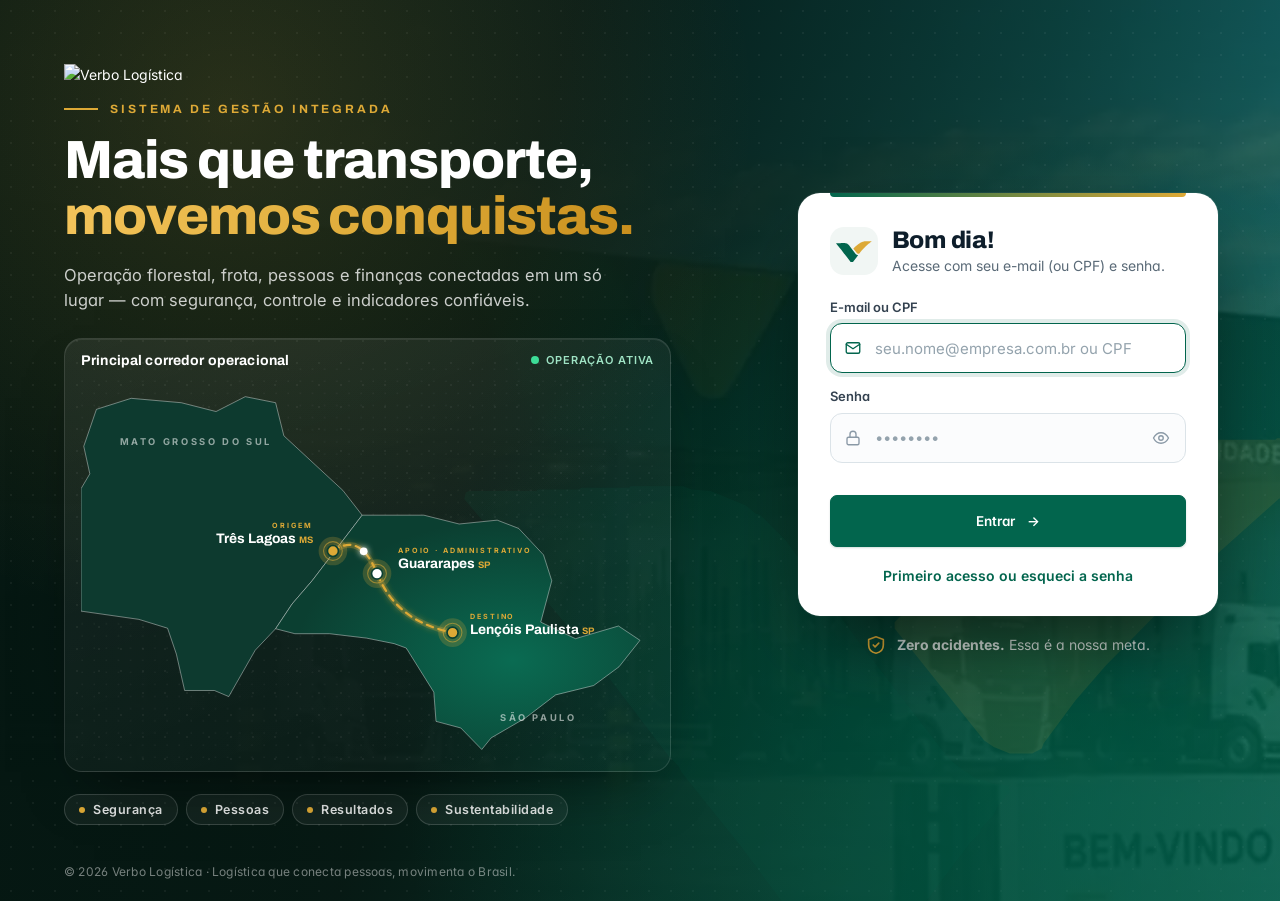
==== gestao/index.html @ 2bc66100 "v246: assinatura — campo de cargo sem o atalho de cadastrar função" ====
<!doctype html>
<html lang="pt-BR">
<head>
<meta charset="utf-8">
<meta name="viewport" content="width=device-width, initial-scale=1, viewport-fit=cover">
<meta name="theme-color" content="#02654D">
<meta name="apple-mobile-web-app-capable" content="yes">
<meta name="apple-mobile-web-app-title" content="Verbo Gestão">
<title>Verbo Gestão</title>
<link rel="manifest" href="manifest.webmanifest">
<link rel="icon" href="favicon.png" type="image/png">
<link rel="preconnect" href="https://fonts.googleapis.com">
<link rel="preconnect" href="https://fonts.gstatic.com" crossorigin>
<link rel="stylesheet" href="https://fonts.googleapis.com/css2?family=Archivo:wght@600;700;800&family=Inter:wght@400;500;600;700&display=swap">
<link rel="apple-touch-icon" href="apple-touch-icon.png">
<meta name="apple-mobile-web-app-status-bar-style" content="black-translucent">
<meta name="mobile-web-app-capable" content="yes">
<link rel="stylesheet" href="app.css?v=246">
</head>
<body>
<div id="app"><div class="carregando">Carregando…</div></div>
<div id="modal" class="modal-fundo" hidden></div>
<div id="aviso" class="aviso" hidden></div>
<script src="api.js?v=246"></script>
<script src="app.js?v=246"></script>
<script src="reembolsos.js?v=246"></script>
<script src="adiantamentos.js?v=246"></script>
<script src="compras.js?v=246"></script>
<script src="financeiro.js?v=246"></script>
<script src="cadastros.js?v=246"></script>
<script src="parceiros.js?v=246"></script>
<script src="empresas.js?v=246"></script>
<script src="equipamentos.js?v=246"></script>
<script src="frota-rel.js?v=246"></script>
<script src="engates.js?v=246"></script>
<script src="modelos.js?v=246"></script>
<script src="relatorios.js?v=246"></script>
<script src="rh.js?v=246"></script>
<script src="rh2.js?v=246"></script>
<script src="cracha.js?v=246"></script>
<script src="almox.js?v=246"></script>
<script src="manut.js?v=246"></script>
<script src="ssma.js?v=246"></script>
<script src="operacao.js?v=246"></script>
<script src="painel-logistico.js?v=246"></script>
<script src="dm.js?v=246"></script>
<script src="jornada-creare.js?v=246"></script>
<script src="km-motoristas.js?v=246"></script>
<script src="fechamento-viagens.js?v=246"></script>
<script src="cliente-receitas.js?v=246"></script>
<script src="abastecimentos.js?v=246"></script>
<script src="dp.js?v=246"></script>
<script src="multas.js?v=246"></script>
<script src="qualidade.js?v=246"></script>
<script src="orcamento.js?v=246"></script>
<script src="migracao.js?v=246"></script>
<script src="paineis.js?v=246"></script>
<script src="ssma2.js?v=246"></script>
<script src="chamados.js?v=246"></script>
<script src="relatorio-acoes.js?v=246"></script>
<script src="fechamentos.js?v=246"></script>
<script src="geo-br.js?v=246"></script>
<script src="apresentacoes-core.js?v=246"></script>
<script src="apresentacoes.js?v=246"></script>
<script src="admissao.js?v=246"></script>
<script src="desligamento.js?v=246"></script>
<script src="feriados.js?v=246"></script>
</body>
</html>
---- gestao/app.css ----
[hidden] { display: none !important; }
:root {
  --azul: #02654D; --azul-2: #02654D; --azul-escuro: #014A39; --azul-claro: #E2F0EB;
  --ouro: #DDA936; --fundo-marca: #0C1D18; --ouro-claro: #FBF1DA; --info: #2A6A96; --info-claro: #DCEAF5;
  --verde: #1b7a4b; --verde-claro: #e3f3ea;
  --amarelo: #9a6a00; --amarelo-claro: #fdf3d8;
  --vermelho: #b42318; --vermelho-claro: #fdecea;
  --cinza: #5A6A77; --cinza-claro: #EEF2F1; --borda: #D7DFE5;
  --texto: #0E1E2B; --fundo: #F2F5F4; --cartao: #fff;
  --f-display: "Archivo", "Helvetica Neue", Arial, sans-serif;
  --f-body: "Inter", system-ui, -apple-system, "Segoe UI", sans-serif;
  --raio: 10px; --sombra: 0 1px 2px rgba(16,24,40,.06), 0 1px 3px rgba(16,24,40,.08);
}
* { box-sizing: border-box; }
html, body { margin: 0; height: 100%; }
body { font: 15px/1.45 var(--f-body); color: var(--texto); background: var(--fundo); }
a { color: var(--azul-2); }
h1, h2, h3 { font-family: var(--f-display); letter-spacing: -.01em; }
h1 { font-size: 23px; font-weight: 700; margin: 0 0 4px; }
h2 { font-size: 17px; margin: 0 0 12px; }
h3 { font-size: 15px; margin: 0 0 8px; }
.sub { color: var(--cinza); margin: 0 0 18px; }
.carregando { padding: 40px; text-align: center; color: var(--cinza); }

/* Estrutura */
.casca { display: flex; min-height: 100vh; }
.lateral { width: 232px; background: var(--fundo-marca); color: #fff; padding: 16px 10px; position: sticky; top: 0; height: 100vh; overflow-y: auto; flex-shrink: 0; }
.marca { padding: 6px 10px 18px; }
.marca img { width: 168px; height: auto; display: block; }
.marca .sistema { font-family: var(--f-display); font-size: 11px; letter-spacing: .14em; text-transform: uppercase; color: var(--ouro); margin-top: 6px; font-weight: 700; }
.menu-grupo { font-size: 11px; text-transform: uppercase; letter-spacing: .06em; opacity: .6; padding: 14px 10px 4px; }
.menu a { display: flex; justify-content: space-between; align-items: center; color: #fff; text-decoration: none; padding: 8px 10px; border-radius: 8px; opacity: .88; }
.menu a:hover { background: rgba(255,255,255,.08); opacity: 1; }
.menu a.ativo { background: rgba(2,101,77,.55); opacity: 1; font-weight: 600; box-shadow: inset 3px 0 0 var(--ouro); }
.menu .sub-item { padding-left: 22px; font-size: 14px; }
.conteudo { flex: 1; min-width: 0; padding: 24px 28px 90px; max-width: 1200px; }
.topo { display: flex; justify-content: space-between; align-items: flex-start; gap: 12px; margin-bottom: 16px; flex-wrap: wrap; }
.usuario { font-size: 13px; color: rgba(255,255,255,.75); padding: 16px 10px 0; border-top: 1px solid rgba(255,255,255,.12); margin-top: 16px; }
.usuario button { margin-top: 8px; }
.barra-baixo { display: none; }

/* Componentes */
.cartao { background: var(--cartao); border: 1px solid var(--borda); border-radius: var(--raio); box-shadow: var(--sombra); padding: 18px; margin-bottom: 16px; }
.grade { display: grid; gap: 16px; grid-template-columns: repeat(auto-fit, minmax(220px, 1fr)); }
.kpi { display: block; text-decoration: none; color: inherit; }
.kpi .n { font-family: var(--f-display); font-size: 30px; font-weight: 800; color: var(--azul); }
.kpi .r { color: var(--cinza); font-size: 13px; }
.kpi.alerta .n { color: var(--vermelho); }
.btn { display: inline-flex; align-items: center; justify-content: center; gap: 6px; border: 1px solid var(--borda); background: #fff; color: var(--texto); padding: 9px 14px; border-radius: 8px; font: inherit; font-weight: 600; cursor: pointer; text-decoration: none; min-height: 40px; }
.btn:hover { background: var(--cinza-claro); }
.btn.prim { background: var(--azul-2); border-color: var(--azul-2); color: #fff; }
.btn.prim:hover { background: var(--azul-escuro); border-color: var(--azul-escuro); }
.btn.ok { background: var(--verde); border-color: var(--verde); color: #fff; }
.btn.perigo { color: var(--vermelho); border-color: #f2c4bf; }
.btn.peq { padding: 5px 10px; min-height: 32px; font-size: 13px; }
.btn[disabled] { opacity: .55; cursor: wait; }
.acoes { display: flex; gap: 8px; flex-wrap: wrap; }
.tag { display: inline-block; font-size: 12px; font-weight: 600; padding: 2px 8px; border-radius: 999px; background: var(--cinza-claro); color: var(--cinza); white-space: nowrap; }
.tag.verde { background: var(--verde-claro); color: var(--verde); }
.tag.amarelo { background: var(--amarelo-claro); color: var(--amarelo); }
.tag.vermelho { background: var(--vermelho-claro); color: var(--vermelho); }
.tag.azul { background: var(--info-claro); color: var(--info); }
.vazio { color: var(--cinza); text-align: center; padding: 28px 10px; }
.erro-txt { color: var(--vermelho); }
.muted { color: var(--cinza); font-size: 13px; }
.dir { text-align: right; }
.nowrap { white-space: nowrap; }

/* Tabelas */
.tabela-wrap { overflow-x: auto; }
table { width: 100%; border-collapse: collapse; font-size: 14px; }
th { text-align: left; font-size: 12px; text-transform: uppercase; letter-spacing: .04em; color: var(--cinza); font-weight: 600; padding: 8px 10px; border-bottom: 1px solid var(--borda); white-space: nowrap; }
td { padding: 10px; border-bottom: 1px solid var(--borda); vertical-align: top; }
tr.clicavel { cursor: pointer; }
tr.clicavel:hover td { background: var(--cinza-claro); }
tfoot td { font-weight: 700; border-bottom: none; }
td.num, th.num { text-align: right; white-space: nowrap; font-variant-numeric: tabular-nums; }

/* Formulários */
.form { display: grid; gap: 14px; grid-template-columns: repeat(auto-fit, minmax(220px, 1fr)); }
.form .largo { grid-column: 1 / -1; }
label.campo { display: flex; flex-direction: column; gap: 5px; font-size: 13px; font-weight: 600; color: var(--cinza); }
input, select, textarea { font: inherit; color: var(--texto); padding: 9px 11px; border: 1px solid var(--borda); border-radius: 8px; background: #fff; min-height: 40px; width: 100%; }
input:focus, select:focus, textarea:focus { outline: 2px solid var(--azul-2); outline-offset: -1px; border-color: transparent; }
textarea { min-height: 70px; resize: vertical; }
input[type=checkbox] { width: 18px; height: 18px; min-height: 0; }
.check { display: flex; gap: 8px; align-items: center; font-weight: 500; color: var(--texto); font-size: 14px; }
.filtros { display: flex; gap: 10px; flex-wrap: wrap; margin-bottom: 14px; }
.filtros > * { width: auto; min-width: 150px; }
.anexos { display: flex; gap: 8px; flex-wrap: wrap; }
.anexo { display: inline-flex; gap: 6px; align-items: center; border: 1px solid var(--borda); border-radius: 8px; padding: 6px 10px; font-size: 13px; background: var(--cinza-claro); cursor: pointer; }

/* Login */
.login { min-height: 100vh; display: grid; place-items: center; padding: 24px 16px; background: radial-gradient(circle at 80% 0%, rgba(2,101,77,.55), transparent 55%), radial-gradient(circle at 0% 100%, rgba(221,169,54,.14), transparent 45%), var(--fundo-marca); }
.login-caixa { width: 100%; max-width: 380px; }
.login-logo { display: block; width: 240px; max-width: 80%; margin: 0 auto 10px; }
.login-sub { text-align: center; color: rgba(255,255,255,.8); font-family: var(--f-display); font-size: 12px; letter-spacing: .16em; text-transform: uppercase; margin-bottom: 22px; }
.login .cartao { width: 100%; padding: 26px; border-top: 4px solid var(--ouro); }
.login h2 { margin-bottom: 14px; }

/* Modal e aviso */
.modal-fundo { position: fixed; inset: 0; background: rgba(16,24,40,.45); display: grid; place-items: center; padding: 16px; z-index: 50; }
.modal-fundo[hidden] { display: none; }
.modal { background: #fff; border-radius: 12px; width: 100%; max-width: 640px; max-height: 92vh; overflow-y: auto; padding: 22px; box-shadow: 0 20px 40px rgba(0,0,0,.2); }
.modal .rodape { display: flex; justify-content: flex-end; gap: 8px; margin-top: 18px; flex-wrap: wrap; }
.aviso { position: fixed; left: 50%; bottom: 24px; transform: translateX(-50%); background: var(--texto); color: #fff; padding: 11px 18px; border-radius: 10px; z-index: 60; max-width: calc(100% - 32px); box-shadow: 0 8px 24px rgba(0,0,0,.25); }
.aviso.erro { background: var(--vermelho); }
.aviso[hidden] { display: none; }
.lista-simples { list-style: none; margin: 0; padding: 0; }
.lista-simples li { padding: 10px 0; border-bottom: 1px solid var(--borda); display: flex; justify-content: space-between; gap: 10px; }
.lista-simples li:last-child { border-bottom: 0; }
.nao-lida { font-weight: 600; }

/* Celular */
@media (max-width: 860px) {
  .lateral { display: none; }
  .conteudo { padding: 16px 14px 96px; }
  .barra-baixo { display: flex; position: fixed; left: 0; right: 0; bottom: 0; background: #fff; border-top: 1px solid var(--borda); z-index: 40; padding-bottom: env(safe-area-inset-bottom); }
  .barra-baixo a { flex: 1; text-align: center; padding: 8px 2px 9px; font-size: 11.5px; color: var(--cinza); text-decoration: none; display: flex; flex-direction: column; align-items: center; gap: 2px; }
  .barra-baixo a .ic { line-height: 1; } .barra-baixo a .ic svg { width: 22px; height: 22px; }
  .barra-baixo a.ativo { color: var(--azul-2); font-weight: 700; }
  .esconde-cel { display: none; }
  .menu-cel { position: fixed; inset: 0; background: var(--fundo-marca); z-index: 45; overflow-y: auto; padding: 16px; }
  .menu-cel .menu a { padding: 11px 10px; }
  table.responsiva thead { display: none; }
  table.responsiva tr { display: block; border-bottom: 1px solid var(--borda); padding: 8px 0; }
  table.responsiva td { display: flex; justify-content: space-between; gap: 12px; border: 0; padding: 4px 4px; text-align: right; }
  table.responsiva td::before { content: attr(data-r); font-weight: 600; color: var(--cinza); font-size: 12px; text-align: left; }
  table.responsiva td.num { justify-content: space-between; }
}

/* Dados do comprovante e importação */
details.comprovante { border: 1px solid var(--borda); border-radius: 10px; padding: 10px 14px; }
details.comprovante summary { cursor: pointer; font-weight: 600; color: var(--cinza); font-size: 13px; }
details.comprovante[open] summary { margin-bottom: 12px; }
.lado { display: flex; gap: 8px; }
.lado input { flex: 1; min-width: 0; }
.mono { font-family: ui-monospace, Consolas, monospace; font-size: 12px; word-break: break-all; }
.conferencia td.ok { color: var(--verde, #02654D); font-weight: 700; }
.conferencia td.erro { color: #b42318; font-weight: 700; }
.progresso { height: 8px; background: var(--borda); border-radius: 4px; overflow: hidden; margin: 8px 0; }
.progresso > div { height: 100%; width: 0; background: #02654D; transition: width .2s; }

.alerta-obs { background: #FFF6E0; border: 1px solid #DDA936; border-radius: 8px; padding: 8px 12px; color: #5c4300; }

/* Compras: itens da requisição */
.itens-req input, .itens-req select { width: 100%; min-width: 0; }
.itens-req td:first-child { min-width: 220px; }
@media (max-width: 700px) { .itens-req td:first-child { min-width: 0; } }

/* Opções de escolha (rádio) em modais */
.opcao { display: flex; gap: 10px; align-items: flex-start; margin: 8px 0; text-align: left; cursor: pointer; }
.opcao input { width: auto; min-width: 0; height: auto; padding: 0; flex: none; margin-top: 3px; }

/* Cadastros: categorias em etiquetas */
.chips { display: flex; flex-wrap: wrap; gap: 6px; }
.chip { display: inline-flex; align-items: center; gap: 6px; padding: 5px 10px; border: 1px solid var(--borda, #d9dee3); border-radius: 999px; font-size: 13px; cursor: pointer; background: #fff; }
.chip input { width: auto; margin: 0; }
.chip:has(input:checked) { background: #e6f2ec; border-color: #2e7d5b; }

/* Abas (ficha do colaborador) */
.abas { display: flex; gap: 4px; flex-wrap: wrap; border-bottom: 2px solid var(--borda); margin: 4px 0 14px; }
.abas a { padding: 8px 14px; border-radius: 8px 8px 0 0; color: inherit; text-decoration: none; font-weight: 500; opacity: .75; margin-bottom: -2px; border-bottom: 2px solid transparent; }
.abas a:hover { opacity: 1; background: rgba(2,101,77,.06); }
.abas a.ativa { opacity: 1; font-weight: 700; color: #02654D; border-bottom-color: #02654D; }
/* Exportação de tabelas */
.exportar { display: flex; gap: 6px; justify-content: flex-end; margin-bottom: 6px; }
@media print { .lateral, .barra-baixo, .exportar, .acoes, .filtros, .abas, .btn { display: none !important; } .conteudo { margin: 0 !important; padding: 0 !important; } }
.campo-outro { margin-top: 6px; width: 100%; border: 1px dashed #02654D !important; background: rgba(2,101,77,.04); }
label.chip + .campo-outro, label.check + .campo-outro { max-width: 320px; }

/* Avisos da legislação */
.aviso-lei { background: #fff8e6; border: 1px solid #f0d58a; border-left: 4px solid #c99a00; border-radius: 10px; padding: 10px 14px; margin: 0 0 14px; font-size: 14px; }
.aviso-lei summary { cursor: pointer; font-weight: 700; color: #7a5b00; }
.aviso-lei ul { margin: 6px 0 4px; padding-left: 20px; } .aviso-lei li { margin: 3px 0; line-height: 1.45; }
.aviso-lei-bloco { margin-top: 8px; }
/* Matriz de treinamentos */
table.matriz { border-collapse: collapse; font-size: 13px; width: auto; } table.matriz td, table.matriz th { border: 1px solid var(--borda); padding: 4px 6px; text-align: center; }
table.matriz td:first-child, table.matriz th:first-child { text-align: left; min-width: 180px; position: sticky; left: 0; background: var(--cartao, #fff); }
th.girado { height: 150px; vertical-align: bottom; } th.girado span { writing-mode: vertical-rl; transform: rotate(180deg); white-space: nowrap; font-weight: 600; }
td.c-vencido { background: #fde3e3; } td.c-pendente, td.c-vence_30 { background: #fff4d6; } td.c-em_dia { background: #e3f5ec; } td.c-na { color: #bbb; }
/* Notas (avaliação e clima) */
.tabela-notas { width: 100%; border-collapse: collapse; } .tabela-notas td { border-bottom: 1px solid var(--borda); padding: 6px 4px; vertical-align: middle; }
label.nota { position: relative; display: inline-flex; margin: 2px; cursor: pointer; } label.nota input { position: absolute; opacity: 0; width: 1px; height: 1px; pointer-events: none; }
label.nota span { display: inline-block; min-width: 32px; padding: 6px 8px; border: 1px solid var(--borda); border-radius: 8px; text-align: center; font-weight: 600; }
label.nota input:checked + span { background: #02654D; color: #fff; border-color: #02654D; } label.nota input:focus-visible + span { outline: 2px solid #02654D; }
.escala { display: flex; flex-wrap: wrap; gap: 2px; margin: 6px 0 2px; } .pergunta-clima { padding: 12px 0; border-bottom: 1px solid var(--borda); }
.barra-pct { position: relative; background: #eef1ef; border-radius: 6px; height: 20px; min-width: 120px; } .barra-pct div { background: #6cc39a; height: 100%; border-radius: 6px; }
.barra-pct span { position: absolute; left: 6px; top: 1px; font-size: 12px; font-weight: 600; }
/* Organograma */
ul.org, ul.org ul { list-style: none; padding-left: 22px; margin: 0; } ul.org { padding-left: 0; } ul.org li { position: relative; margin: 6px 0; }
ul.org ul li::before { content: ''; position: absolute; left: -14px; top: 0; bottom: 50%; width: 12px; border-left: 2px solid var(--borda); border-bottom: 2px solid var(--borda); }
a.org-no { display: inline-flex; flex-direction: column; padding: 6px 12px; border: 1px solid var(--borda); border-left: 4px solid #02654D; border-radius: 8px; background: var(--cartao, #fff); text-decoration: none; color: inherit; }
a.org-no span { font-size: 12px; opacity: .7; }
@media print { .aviso-lei { break-inside: avoid; } }
/* checklist pré-uso */
.chk-op{white-space:nowrap}
.chk-op label{display:inline-flex;align-items:center;gap:6px;margin-right:14px;font-weight:600;cursor:pointer}
.chk-op input[type=radio]{width:18px;height:18px;min-height:0;margin:0;padding:0;flex:none;accent-color:#0b6b4f}
.chk-op label:has(input[value="0"]:checked){color:#b42318}
.filtro-local { align-items: center; background: #f6f8fa; border: 1px solid #e3e8ee; border-radius: 10px; padding: 8px 10px; }
.filtro-local input[type=search] { min-width: 200px; flex: 1 1 200px; }
.filtro-local input[type=date] { min-width: 140px; }
.filtro-local .filtro-resumo { margin-left: auto; white-space: nowrap; }
@media (max-width: 700px) { .filtro-local > * { flex: 1 1 100%; } .filtro-local .filtro-resumo { margin-left: 0; } }
.filtro-local .fl-data { display: flex; align-items: center; gap: 6px; font-size: 13px; color: #5a6a77; min-width: 0; }
.filtro-local .fl-data input { width: auto; }
/* Menu com grupos recolhíveis */
.menu .mg { margin-top: 2px; }
.menu .mg-tit { width: 100%; display: flex; justify-content: space-between; align-items: center; gap: 6px; background: none; border: 0; color: #fff; cursor: pointer;
  font: 600 11px/1.2 var(--f-body); text-transform: uppercase; letter-spacing: .07em; opacity: .7; padding: 11px 10px; border-radius: 8px; text-align: left; }
.menu .mg-tit:hover { opacity: 1; background: rgba(255,255,255,.06); }
.menu .mg.aberto > .mg-tit { opacity: 1; color: var(--ouro); }
.menu .mg-dir { display: inline-flex; align-items: center; gap: 6px; }
.menu .mg-seta { display: inline-block; transition: transform .18s; font-size: 12px; transform: rotate(-90deg); }
.menu .mg.aberto .mg-seta { transform: none; }
.menu .mg-itens { display: none; padding: 2px 0 6px; border-left: 1px solid rgba(255,255,255,.12); margin-left: 12px; }
.menu .mg.aberto .mg-itens { display: block; }
.menu .mg-itens a.sub-item { padding-left: 12px; }
.menu-cel .menu .mg-tit { font-size: 13px; padding: 13px 10px; }

/* Botão voltar (aparece quando se chega por um botão de outra tela) */
.btn-voltar { display: inline-flex; align-items: center; gap: 4px; background: none; border: 0; padding: 4px 0; margin: 0 0 6px; color: var(--azul-2, #02654D); font-weight: 600; font-size: 14px; cursor: pointer; }
.btn-voltar:hover { text-decoration: underline; }
@media print { .btn-voltar { display: none !important; } }

/* Linha do tempo / etapas */
.etapas { list-style: none; display: flex; gap: 0; padding: 0; margin: 6px 0 0; overflow-x: auto; }
.etapas li { flex: 1 1 0; min-width: 84px; position: relative; text-align: center; font-size: 12px; color: var(--cinza, #6b7280); }
.etapas li::before { content: ''; position: absolute; top: 9px; left: -50%; width: 100%; height: 3px; background: #e5e7eb; z-index: 0; }
.etapas li:first-child::before { display: none; }
.etapas li.feito::before, .etapas li.atual::before { background: var(--azul); }
.etapas .pt { position: relative; z-index: 1; display: block; width: 20px; height: 20px; margin: 0 auto 6px; border-radius: 50%; background: #fff; border: 3px solid #d1d5db; box-sizing: border-box; }
.etapas li.feito .pt { background: var(--azul); border-color: var(--azul); }
.etapas li.atual .pt { border-color: var(--ouro, #d4a017); box-shadow: 0 0 0 4px rgba(212,160,23,.2); }
.etapas li.feito .nm, .etapas li.atual .nm { color: inherit; font-weight: 600; }
.linha-tempo { list-style: none; margin: 0; padding: 0 0 0 4px; border-left: 2px solid #e5e7eb; }
.linha-tempo li { position: relative; display: grid; grid-template-columns: 140px 1fr; gap: 10px; padding: 8px 0 8px 14px; }
.linha-tempo li::before { content: ''; position: absolute; left: -7px; top: 13px; width: 10px; height: 10px; border-radius: 50%; background: var(--azul); border: 2px solid #fff; }
.linha-tempo li.lt-cancelada::before, .linha-tempo li.lt-devolvida::before, .linha-tempo li.lt-reprovada::before { background: var(--vermelho, #b42318); }
.linha-tempo .lt-q { font-size: 12px; color: var(--cinza, #6b7280); white-space: nowrap; }
@media (max-width: 640px) { .linha-tempo li { grid-template-columns: 1fr; gap: 2px; } }

/* Menu organizado: ícones alinhados, seções internas, busca e separação dos blocos */
.menu .mi { display: inline-flex; align-items: center; gap: 10px; min-width: 0; }
.menu .mi .ic { width: 20px; flex: 0 0 20px; display: inline-grid; place-items: center; line-height: 1; color: rgba(255,255,255,.62); }
.menu .mi .ic svg { width: 18px; height: 18px; }
.menu a .mi { overflow: hidden; text-overflow: ellipsis; white-space: nowrap; }
.menu .menu-topo { padding-bottom: 8px; margin-bottom: 6px; border-bottom: 1px solid rgba(255,255,255,.10); }
.menu .menu-topo a { font-weight: 600; }
.menu .mg-tit { font-size: 12.5px; letter-spacing: .03em; text-transform: none; font-weight: 600; opacity: .9; padding: 9px 10px; }
.menu .mg-tit .mi .ic { color: rgba(255,255,255,.78); }
.menu .mg.aberto > .mg-tit { background: rgba(255,255,255,.05); }
.menu .mg-itens { margin-left: 19px; padding-left: 4px; }
.menu .mg-itens a { font-size: 13.5px; padding: 6px 10px; }
.menu .mg-itens a .ic svg { width: 16px; height: 16px; }
.menu .mg-sub { font-size: 10.5px; text-transform: uppercase; letter-spacing: .09em; color: rgba(255,255,255,.45); padding: 10px 10px 3px; }
.menu .mg-sub:first-child { padding-top: 4px; }
.menu-busca { padding: 0 2px 10px; }
.menu-busca input { width: 100%; background: rgba(255,255,255,.08); border: 1px solid rgba(255,255,255,.14); color: #fff; border-radius: 8px; padding: 8px 10px; font: 13px var(--f-body); }
.menu-busca input::placeholder { color: rgba(255,255,255,.55); }
.menu-busca input:focus { outline: none; border-color: var(--ouro); background: rgba(255,255,255,.12); }
.menu .oculto { display: none !important; }
.menu.buscando .mg.achou .mg-itens { display: block; }
.menu.buscando .mg-sub, .menu.buscando .menu-topo { display: none; }

/* ======================= CAPA (login / criar senha) ======================= */
.capa { position: relative; min-height: 100vh; display: grid; grid-template-columns: minmax(0, 1.35fr) minmax(360px, 1fr); grid-template-rows: 1fr auto;
  color: #fff; overflow: hidden; background: #061a14; isolation: isolate; }
.capa-fundo { position: absolute; inset: 0; z-index: -2;
  background: linear-gradient(105deg, rgba(5,22,17,.97) 0%, rgba(5,22,17,.92) 38%, rgba(3,52,40,.80) 70%, rgba(2,101,77,.62) 100%),
              url('capa-base.webp') center/cover no-repeat; }
.capa-fundo::after { content: ''; position: absolute; inset: 0;
  background: radial-gradient(circle at 18% 12%, rgba(221,169,54,.16), transparent 40%), radial-gradient(circle at 85% 90%, rgba(2,101,77,.55), transparent 50%),
              radial-gradient(rgba(255,255,255,.05) 1px, transparent 1.4px) 0 0/22px 22px; }
.capa-chevron { position: absolute; z-index: -1; right: -8vw; bottom: -14vh; width: min(78vw, 1100px); opacity: .11; pointer-events: none; animation: capa-flutua 14s ease-in-out infinite alternate; }
.capa-chevron svg { width: 100%; height: auto; display: block; }
@keyframes capa-flutua { from { transform: translate(0, 0) rotate(0deg); } to { transform: translate(-2vw, -2vh) rotate(-1.5deg); } }
.capa-hero { padding: clamp(28px, 5vw, 64px) clamp(24px, 5vw, 72px) 24px; display: flex; flex-direction: column; justify-content: center; gap: 18px; max-width: 860px; animation: capa-entra .8s ease both; }
.capa-logo { width: 210px; height: auto; display: block; }
.capa-eyebrow { font: 700 12px/1 var(--f-display); letter-spacing: .24em; text-transform: uppercase; color: var(--ouro); display: flex; align-items: center; gap: 12px; }
.capa-eyebrow::before { content: ''; width: 34px; height: 2px; background: var(--ouro); }
.capa-titulo { font: 800 clamp(34px, 4.2vw, 58px)/1.04 var(--f-display); letter-spacing: -.02em; margin: 0; color: #fff; }
.capa-titulo em { font-style: normal; background: linear-gradient(90deg, #f3c45a, #DDA936 60%, #c98f1d); -webkit-background-clip: text; background-clip: text; color: transparent; }
.capa-texto { font-size: 16.5px; line-height: 1.55; color: rgba(255,255,255,.78); max-width: 560px; margin: 0; }
.capa-mapa { position: relative; margin-top: 6px; border-radius: 18px; padding: 14px 16px 6px; max-width: 620px;
  background: linear-gradient(160deg, rgba(255,255,255,.07), rgba(255,255,255,.02)); border: 1px solid rgba(255,255,255,.12);
  box-shadow: 0 30px 60px -30px rgba(0,0,0,.6), inset 0 1px 0 rgba(255,255,255,.08); backdrop-filter: blur(6px); }
.capa-mapa-tit { display: flex; justify-content: space-between; align-items: center; font: 700 14px var(--f-display); letter-spacing: .01em; }
.ao-vivo { display: inline-flex; align-items: center; gap: 7px; font: 600 11px var(--f-body); letter-spacing: .08em; text-transform: uppercase; color: #9fe3c4; }
.ao-vivo i { width: 8px; height: 8px; border-radius: 50%; background: #3ddc97; box-shadow: 0 0 0 0 rgba(61,220,151,.6); animation: ao-vivo 1.8s infinite; }
@keyframes ao-vivo { 70% { box-shadow: 0 0 0 8px rgba(61,220,151,0); } 100% { box-shadow: 0 0 0 0 rgba(61,220,151,0); } }
.mapa-svg { width: 100%; height: auto; display: block; }
.mapa-uf { stroke: rgba(255,255,255,.45); stroke-width: 1.6; stroke-linejoin: round; }
.mapa-uf-nome { fill: rgba(255,255,255,.55); font: 700 17px var(--f-body); letter-spacing: .28em; }
.mapa-rota-base { fill: none; stroke: rgba(221,169,54,.25); stroke-width: 10; stroke-linecap: round; }
.mapa-rota { fill: none; stroke: #DDA936; stroke-width: 4; stroke-linecap: round; stroke-dasharray: 12 10; animation: mapa-rota 1.2s linear infinite; }
@keyframes mapa-rota { to { stroke-dashoffset: -44; } }
.mapa-veiculo { filter: drop-shadow(0 0 6px rgba(255,255,255,.9)); }
.mapa-ponto .pulso { fill: rgba(221,169,54,.22); transform-box: fill-box; transform-origin: center; animation: mapa-pulso 2.4s ease-out infinite; }
@keyframes mapa-pulso { 0% { transform: scale(.6); opacity: .9; } 100% { transform: scale(1.9); opacity: 0; } }
.mapa-rotulo .r-tipo { fill: #DDA936; font: 700 13px var(--f-body); letter-spacing: .26em; }
.mapa-rotulo .r-nome { fill: #fff; font: 700 25px var(--f-display); }
.mapa-rotulo .r-uf { fill: #DDA936; font-size: 17px; }
.capa-valores { list-style: none; display: flex; flex-wrap: wrap; gap: 8px; padding: 0; margin: 4px 0 0; }
.capa-valores li { font: 600 12.5px var(--f-body); letter-spacing: .04em; padding: 7px 14px; border-radius: 999px; border: 1px solid rgba(255,255,255,.16); background: rgba(255,255,255,.05); color: rgba(255,255,255,.88); }
.capa-valores li::before { content: ''; display: inline-block; width: 6px; height: 6px; border-radius: 50%; background: var(--ouro); margin-right: 8px; vertical-align: middle; }
.capa-lado { display: flex; flex-direction: column; justify-content: center; align-items: center; padding: 32px clamp(20px, 4vw, 56px); gap: 18px; animation: capa-entra .8s .15s ease both; }
@keyframes capa-entra { from { opacity: 0; transform: translateY(14px); } to { opacity: 1; transform: none; } }
.capa-cartao { width: 100%; max-width: 420px; background: #fff; color: var(--texto); border-radius: 22px; padding: 34px 32px 26px; position: relative;
  box-shadow: 0 40px 80px -24px rgba(0,0,0,.65), 0 0 0 1px rgba(255,255,255,.06); }
.capa-cartao::before { content: ''; position: absolute; left: 32px; right: 32px; top: 0; height: 4px; border-radius: 0 0 6px 6px; background: linear-gradient(90deg, var(--azul), var(--ouro)); }
.capa-cartao-topo { display: flex; align-items: center; gap: 14px; margin-bottom: 22px; }
.capa-v { width: 48px; height: 48px; flex: 0 0 48px; border-radius: 14px; background: #f1f6f4; display: grid; place-items: center; }
.capa-v svg { width: 34px; height: auto; }
.capa-cartao h2 { font: 800 24px var(--f-display); margin: 0; color: var(--texto); }
.capa-cartao-topo p { margin: 2px 0 0; color: var(--cinza); font-size: 14px; }
.capa-form { display: grid; gap: 14px; }
.capa-campo > span { display: block; font-size: 13px; font-weight: 600; color: #344250; margin-bottom: 6px; }
.capa-in { position: relative; display: flex; align-items: center; }
.capa-in > .ico { position: absolute; left: 14px; width: 18px; height: 18px; color: #8a99a6; pointer-events: none; }
.capa-in input { width: 100%; height: 50px; padding: 0 46px 0 44px; border: 1.5px solid #dbe3e8; border-radius: 12px; font: 15px var(--f-body); background: #fbfcfd; transition: border-color .15s, box-shadow .15s, background .15s; }
.capa-in input:focus { outline: none; border-color: var(--azul); background: #fff; box-shadow: 0 0 0 4px rgba(2,101,77,.12); }
.capa-in input:focus ~ .ico, .capa-in:focus-within > .ico { color: var(--azul); }
.capa-olho { position: absolute; right: 8px; width: 34px; height: 34px; border: 0; background: none; border-radius: 8px; color: #8a99a6; cursor: pointer; display: grid; place-items: center; }
.capa-olho:hover, .capa-olho.on { color: var(--azul); background: #eef5f2; }
.capa-olho .ico { width: 18px; height: 18px; }
.capa-entrar { height: 52px; border-radius: 12px; font-size: 16px; font-weight: 700; margin-top: 4px; background: linear-gradient(135deg, #02654D, #014A39); box-shadow: 0 12px 24px -12px rgba(2,101,77,.8); transition: transform .12s, box-shadow .12s; }
.capa-entrar:hover { transform: translateY(-1px); box-shadow: 0 16px 28px -12px rgba(2,101,77,.9); }
.capa-entrar span { margin-left: 6px; transition: margin .15s; } .capa-entrar:hover span { margin-left: 12px; }
.capa-link { background: none; border: 0; color: var(--azul); font: 600 14px var(--f-body); cursor: pointer; padding: 6px; }
.capa-link:hover { text-decoration: underline; }
.capa-meta { display: flex; align-items: center; gap: 10px; margin: 0; color: rgba(255,255,255,.8); font-size: 14px; }
.capa-meta .ico { width: 22px; height: 22px; color: var(--ouro); }
.capa-rodape { grid-column: 1 / -1; padding: 14px clamp(24px, 5vw, 72px) 20px; font-size: 12px; color: rgba(255,255,255,.45); letter-spacing: .02em; }
@media (max-width: 980px) {
  .capa { grid-template-columns: 1fr; grid-template-rows: auto auto auto; }
  .capa-hero { padding-bottom: 0; gap: 14px; }
  .capa-titulo { font-size: clamp(30px, 8vw, 40px); }
  .capa-mapa { display: none; }
  .capa-texto { font-size: 15px; }
  .capa-lado { padding-top: 18px; }
  .capa-chevron { width: 140vw; right: -40vw; bottom: auto; top: 30vh; }
}
@media (prefers-reduced-motion: reduce) { .capa *, .inicio-hero * { animation: none !important; } }

/* ======================= INÍCIO ======================= */
.inicio-hero { position: relative; overflow: hidden; isolation: isolate; border-radius: 20px; margin: 0 0 20px; padding: 30px 32px; color: #fff;
  background: radial-gradient(circle at 85% 20%, rgba(2,101,77,.9), transparent 55%), radial-gradient(circle at 10% 110%, rgba(221,169,54,.18), transparent 45%), linear-gradient(120deg, #0a2219, #0c3328 60%, #02654D);
  box-shadow: 0 24px 48px -28px rgba(6,26,20,.8); }
.inicio-hero::after { content: ''; position: absolute; inset: 0; z-index: -1; background: radial-gradient(rgba(255,255,255,.06) 1px, transparent 1.4px) 0 0/20px 20px; }
.ih-chevron { position: absolute; z-index: -1; right: -60px; top: -40px; width: 420px; opacity: .12; }
.ih-chevron svg, .ih-mapa svg { width: 100%; height: auto; display: block; }
.ih-mapa { position: absolute; z-index: -1; right: 2%; top: 50%; transform: translateY(-50%); width: min(44%, 460px); opacity: .55; }
.ih-mapa .mapa-uf-nome { display: none; }
.ih-conteudo { position: relative; max-width: 820px; }
.ih-data { font: 700 11.5px var(--f-body); letter-spacing: .2em; text-transform: uppercase; color: var(--ouro); }
.inicio-hero h1 { font: 800 clamp(26px, 3vw, 36px)/1.1 var(--f-display); margin: 8px 0 6px; color: #fff; letter-spacing: -.01em; }
.ih-resumo { margin: 0 0 18px; color: rgba(255,255,255,.82); font-size: 15.5px; }
.ih-resumo b { color: #fff; }
.ih-acoes { display: flex; flex-wrap: wrap; gap: 10px; }
.ih-btn { display: inline-flex; align-items: center; gap: 6px; padding: 10px 16px; border-radius: 12px; font: 600 14px var(--f-body); text-decoration: none; color: #fff;
  background: rgba(255,255,255,.10); border: 1px solid rgba(255,255,255,.18); backdrop-filter: blur(4px); transition: background .15s, transform .12s; }
.ih-btn:hover { background: rgba(255,255,255,.18); transform: translateY(-1px); }
.ih-btn.prim { background: var(--ouro); border-color: var(--ouro); color: #1f1606; }
.ih-btn.prim:hover { background: #e7b84c; }
@media (max-width: 700px) { .inicio-hero { padding: 22px 18px; border-radius: 16px; } .ih-mapa { display: none; } .ih-btn { flex: 1 1 calc(50% - 10px); justify-content: center; } }

/* Menu lateral: assinatura da marca no rodapé */
.lateral { background: linear-gradient(180deg, #0c1d18 0%, #0a1813 60%, #08140f 100%); }
@media (max-width: 700px) {
}
.capa-v svg { width: 36px; }
.capa-chevron { width: min(70vw, 980px); right: -6vw; bottom: -8vh; }
.ih-chevron { width: 380px; right: -40px; top: -30px; }
/* Minhas requisições no início */
.mr-lista { list-style: none; margin: 0; padding: 0; }
.mr-lista li + li { border-top: 1px solid #eef2f1; }
.mr-lista a { display: grid; grid-template-columns: 90px 1fr auto; gap: 12px; align-items: center; padding: 11px 4px; text-decoration: none; color: inherit; border-radius: 8px; }
.mr-lista a:hover { background: #f6f9f8; }
.mr-num { font: 700 13px var(--f-body); color: var(--azul); }
.mr-txt { font-size: 14px; color: var(--texto); min-width: 0; }
.mr-etapa { display: flex; flex-direction: column; align-items: flex-end; gap: 4px; font-size: 12px; font-weight: 600; color: var(--cinza); white-space: nowrap; }
.mr-etapa.alerta { color: var(--vermelho); }
.mr-pontos { display: inline-flex; gap: 4px; }
.mr-pontos i { width: 14px; height: 6px; border-radius: 3px; background: #e3e9ec; }
.mr-pontos i.f { background: var(--azul); }
.mr-pontos i.a { background: var(--ouro); }
@media (max-width: 700px) { .mr-lista a { grid-template-columns: 1fr; gap: 4px; } .mr-etapa { align-items: flex-start; } }

/* ===== Orçado × Realizado ===== */
.modal.modal-largo { max-width: 1100px; }
.orc-ajuda { font-size: 14px; color: var(--cinza); background: var(--azul-claro); border-color: transparent; }
.orc-cards { grid-template-columns: repeat(auto-fill, minmax(290px, 1fr)); }
.orc-card { display: block; text-decoration: none; color: inherit; }
.orc-card:hover { box-shadow: 0 4px 14px rgba(16,24,40,.12); }
.orc-mini { margin-top: 10px; font-size: 13px; }
.orc-mini > span { display: block; color: var(--cinza); }
.orc-barra { height: 8px; background: var(--cinza-claro); border-radius: 4px; overflow: hidden; margin-top: 4px; min-width: 70px; flex: 1; }
.orc-barra i { display: block; height: 100%; background: var(--verde); border-radius: 4px; }
.orc-barra i.alerta { background: var(--ouro); }
.orc-barra i.estouro { background: var(--vermelho); }
.orc-col-barra { min-width: 150px; }
.orc-bw { display: flex; align-items: center; gap: 8px; }
.orc-bw .orc-barra { margin: 0; }
.orc-pct { font-size: 12px; color: var(--cinza); min-width: 46px; text-align: right; }
.orc-comp tr.orc-grupo td, .orc-grade tr.orc-grupo td { background: var(--cinza-claro); }
.orc-comp td.orc-conta { padding-left: 22px; }
.orc-dif.pos { color: var(--verde); }
.orc-dif.neg { color: var(--vermelho); }
.orc-comp tfoot td { border-top: 2px solid var(--texto); }
.orc-grade-wrap { overflow-x: auto; }
.orc-grade { border-collapse: collapse; font-size: 13px; min-width: 1300px; }
.orc-grade th, .orc-grade td { padding: 3px 4px; white-space: nowrap; }
.orc-grade td.orc-conta { position: sticky; left: 0; background: var(--cartao); min-width: 230px; white-space: normal; z-index: 1; }
.orc-grade input { width: 92px; text-align: right; padding: 5px 6px; font-size: 13px; }
.orc-grade input.orc-ano { width: 110px; background: var(--azul-claro); }
.orc-grade tr.orc-sub td { font-weight: 600; color: var(--cinza); border-bottom: 1px solid var(--borda); }
.orc-graf { display: grid; grid-template-columns: repeat(12, 1fr); gap: 6px; height: 190px; align-items: end; }
.orc-gm { display: flex; flex-direction: column; align-items: center; height: 100%; font-size: 12px; color: var(--cinza); border-radius: 6px; padding: 4px 2px 0; }
.orc-gm.sel { background: var(--azul-claro); color: var(--texto); font-weight: 600; }
.orc-gb { flex: 1; width: 100%; display: flex; align-items: flex-end; justify-content: center; gap: 2px; }
.orc-gb i, .orc-leg i { display: inline-block; width: 22%; max-width: 14px; border-radius: 3px 3px 0 0; min-height: 1px; }
.orc-gb i.o, .orc-leg i.o { background: #b9c6cf; }
.orc-gb i.r, .orc-leg i.r { background: var(--azul); }
.orc-gb i.o.rec, .orc-leg i.o.rec { background: #f0d79b; }
.orc-gb i.r.rec, .orc-leg i.r.rec { background: var(--ouro); }
.orc-gb i.estouro, .orc-leg i.estouro { background: var(--vermelho); }
.orc-leg { display: flex; flex-wrap: wrap; gap: 14px; margin-top: 10px; font-size: 12px; color: var(--cinza); }
.orc-leg i { height: 10px; width: 14px; border-radius: 2px; margin-right: 5px; vertical-align: -1px; }
.orc-meses { font-size: 13px; }
.orc-meses td, .orc-meses th { padding: 4px 6px; white-space: nowrap; }
@media (max-width: 700px) { .orc-graf { height: 140px; gap: 2px; } .orc-gm span { font-size: 10px; } .orc-col-barra { min-width: 110px; } }
.orc-kpis { display: grid; grid-template-columns: repeat(auto-fit, minmax(210px, 1fr)); gap: 12px; margin-bottom: 14px; }
.orc-kpi { margin: 0; }
.orc-kpi .r { color: var(--cinza); font-size: 13px; }
.orc-kpi .n { font-family: var(--f-display); font-size: 24px; font-weight: 800; color: var(--azul); margin: 2px 0; }
.orc-kpi.ruim { border-left: 4px solid var(--vermelho); }
.orc-kpi.ruim .n { color: var(--vermelho); }
.orc-kpi .muted { font-size: 13px; }


/* ======= Ícones de traço (menu e telas) ======= */
svg.i { width: 1.15em; height: 1.15em; vertical-align: -.2em; flex: 0 0 auto; }
.menu a:hover .ic, .menu .mg-tit:hover .ic { color: #fff; }
.menu a.ativo .ic { color: var(--ouro); }
.menu-busca { position: relative; }
.menu-busca .mb-ic { position: absolute; left: 12px; top: 9px; width: 15px; height: 15px; color: rgba(255,255,255,.5); pointer-events: none; }

.mg-seta { display: inline-grid; place-items: center; transition: transform .2s; }
.mg-seta svg { width: 14px; height: 14px; opacity: .6; }
.mg.aberto .mg-seta { transform: rotate(180deg); }
.ih-btn svg.i { width: 17px; height: 17px; opacity: .9; }

/* ======= Painel do dia (início) ======= */
.inicio-kpis { display: flex; flex-direction: column; gap: 22px; margin: 4px 0 26px; }
.ik-sec { animation: ikEntra .5s cubic-bezier(.2,.7,.2,1) both; }
.ik-sec:nth-child(2) { animation-delay: .06s; } .ik-sec:nth-child(3) { animation-delay: .12s; } .ik-sec:nth-child(4) { animation-delay: .18s; } .ik-sec:nth-child(n+5) { animation-delay: .24s; }
@keyframes ikEntra { from { opacity: 0; transform: translateY(8px); } to { opacity: 1; transform: none; } }
.ik-tit { display: flex; align-items: center; gap: 10px; margin: 0 2px 10px; }
.ik-tit h2 { margin: 0; font: 700 12px var(--f-body); letter-spacing: .14em; text-transform: uppercase; color: #3b4b57; }
.ik-ic { display: inline-grid; place-items: center; color: var(--azul); }
.ik-ic svg { width: 17px; height: 17px; }
.ik-tit::after { content: ''; flex: 1; height: 1px; background: linear-gradient(90deg, #d9e3e0, transparent); order: 2; }
.ik-cont { order: 3; font-size: 12px; font-weight: 600; color: #6b7c87; background: #eef3f1; padding: 3px 10px; border-radius: 999px; white-space: nowrap; }
.ik-cont.acao { color: #8a5a00; background: #fbf1da; }
.ik-grade { display: grid; grid-template-columns: repeat(auto-fill, minmax(232px, 1fr)); gap: 14px; }

.inicio-kpis .kpi { position: relative; display: flex; flex-direction: column; margin: 0; min-height: 138px; padding: 18px 18px 14px; border-radius: 16px; text-decoration: none; color: var(--texto);
  background: #fff; border: 1px solid #e4ebe9; box-shadow: 0 1px 2px rgba(12,29,24,.04), 0 8px 24px -20px rgba(12,29,24,.25); overflow: hidden; isolation: isolate;
  transition: transform .18s ease, box-shadow .18s ease, border-color .18s ease; }
.inicio-kpis .kpi::after { content: ''; position: absolute; inset: 0 0 auto 0; height: 3px; background: linear-gradient(90deg, var(--azul), #2f8f72); opacity: 0; transition: opacity .18s; }
.inicio-kpis .kpi:hover { transform: translateY(-3px); border-color: #cfe0da; box-shadow: 0 2px 4px rgba(12,29,24,.05), 0 22px 40px -24px rgba(12,29,24,.45); }
.inicio-kpis .kpi:hover::after { opacity: 1; }
.inicio-kpis .kpi.alerta::after { background: linear-gradient(90deg, var(--ouro), #e9c46a); opacity: 1; }
.k-topo { display: flex; align-items: center; justify-content: space-between; gap: 8px; margin-bottom: 14px; }
.inicio-kpis .k-ic { width: 40px; height: 40px; border-radius: 12px; display: grid; place-items: center; color: var(--azul); background: linear-gradient(145deg, #e9f4f0, #dcede6); }
.inicio-kpis .k-ic svg { width: 21px; height: 21px; }
.inicio-kpis .kpi.alerta .k-ic { color: #8a5a00; background: linear-gradient(145deg, #fdf5e2, #f8e9c4); }
.k-st { font-size: 11px; font-weight: 700; letter-spacing: .04em; padding: 4px 9px; border-radius: 999px; white-space: nowrap; display: inline-flex; align-items: center; gap: 6px; }
.k-st::before { content: ''; width: 6px; height: 6px; border-radius: 50%; background: currentColor; }
.k-st.acao { color: #9a3412; background: #fdeee4; }
.k-st.ok { color: #1b7a4b; background: #e5f3ec; }
.k-st.neutro { color: #4b5d69; background: #eef2f1; }
.inicio-kpis .kpi .n { font: 800 34px/1 var(--f-display); color: #0e1e2b; letter-spacing: -.02em; font-variant-numeric: tabular-nums; }
.inicio-kpis .kpi .n svg { width: 32px; height: 32px; color: var(--azul); }
.inicio-kpis .kpi .r { margin-top: 6px; font-size: 13.5px; line-height: 1.35; color: #4f606b; }
.k-ver { margin-top: auto; padding-top: 12px; font-size: 12.5px; font-weight: 600; color: var(--azul); display: inline-flex; align-items: center; gap: 4px; opacity: 0; transform: translateX(-4px); transition: opacity .18s, transform .18s; }
.k-ver svg { width: 15px; height: 15px; }
.inicio-kpis .kpi:hover .k-ver, .inicio-kpis .kpi:focus-visible .k-ver { opacity: 1; transform: none; }
.inicio-kpis .kpi.zero .n { color: #a3b1ba; }
.inicio-kpis .kpi.zero .k-ic { color: #7f9a91; background: #f1f5f4; }
/* destaque: mesma linguagem da faixa verde do topo */
.inicio-kpis .kpi.destaque { color: #fff; border-color: transparent;
  background: radial-gradient(circle at 100% 0%, rgba(221,169,54,.28), transparent 45%), linear-gradient(135deg, #0c3328, #02654D); box-shadow: 0 18px 36px -22px rgba(2,101,77,.9); }
.inicio-kpis .kpi.destaque::after { display: none; }
.inicio-kpis .kpi.destaque .n { color: var(--ouro); }
.inicio-kpis .kpi.destaque .r, .inicio-kpis .kpi.destaque .k-ver { color: rgba(255,255,255,.88); }
.inicio-kpis .kpi.destaque .k-ver { opacity: 1; transform: none; }
.inicio-kpis .kpi.destaque .k-ic { color: #fff; background: rgba(255,255,255,.14); }
.inicio-kpis .kpi.destaque .k-st { color: #1f1606; background: var(--ouro); }
@media (max-width: 700px) {
  .ik-grade { grid-template-columns: 1fr 1fr; gap: 10px; }
  .inicio-kpis .kpi { min-height: 0; padding: 14px; }
  .inicio-kpis .kpi .n { font-size: 28px; }
  .k-st { font-size: 0; padding: 0; background: none !important; } .k-st::before { width: 9px; height: 9px; }
  .k-ver { display: none; }
  .ik-cont { display: none; }
}
@media (prefers-reduced-motion: reduce) { .ik-sec { animation: none; } }

/* Faixa do início: frase do dia */
.ih-resumo { margin-bottom: 16px; }
.ih-frase { margin: 0; max-width: 640px; padding: 12px 0 2px 16px; border-left: 3px solid var(--ouro); }
.ih-frase blockquote { margin: 0; font: italic 500 16px/1.45 var(--f-body); color: rgba(255,255,255,.92); }
.ih-frase figcaption { margin-top: 6px; font-size: 12.5px; color: rgba(255,255,255,.62); letter-spacing: .01em; }
.ih-frase figcaption b { color: var(--ouro); font-weight: 600; }
.ih-frase cite { font-style: normal; }
.menu .mi { gap: 0; }
@media (max-width: 700px) { .ih-frase blockquote { font-size: 14.5px; } }

/* Orçamentos no acompanhamento da requisição */
.lt-orc-tit { margin: 18px 0 8px; }
.lt-orcs { display: grid; grid-template-columns: repeat(auto-fill, minmax(240px, 1fr)); gap: 10px; }
.lt-orc { border: 1px solid var(--borda); border-radius: 12px; padding: 12px 14px; background: #fff; }
.lt-orc.escolhido { border-color: var(--verde); box-shadow: 0 0 0 1px var(--verde) inset; background: #f6fbf8; }
.lt-orc-top { display: flex; justify-content: space-between; gap: 8px; align-items: center; }
.lt-orc-v { font: 800 20px var(--f-display); color: var(--azul); margin: 4px 0 2px; }
.lt-orc-arq { margin-top: 8px; display: flex; flex-wrap: wrap; gap: 6px; }
.lt-orc-arq .anexo { cursor: pointer; }

/* ===== v44: resumo do financeiro, dados para pagamento, projeção, minhas ações, resumo da gestão ===== */
.txt-verm { color: var(--vermelho); } .txt-verde { color: var(--verde); }
.fin-resumo { padding: 14px 16px; }
.fr-per { display: flex; flex-wrap: wrap; align-items: center; gap: 6px 10px; margin-bottom: 12px; }
.fr-per .fr-campos { display: inline-flex; flex-wrap: wrap; gap: 6px; align-items: center; margin-left: auto; }
.fr-per .fr-campos label { display: inline-flex; gap: 4px; align-items: center; font-size: 13px; color: var(--cinza); }
.fr-per input[type=date] { padding: 5px 6px; }
.fr-atalhos { display: flex; flex-wrap: wrap; gap: 6px; width: 100%; }
.fr-grade { display: grid; grid-template-columns: repeat(auto-fit, minmax(140px, 1fr)); gap: 10px; }
.fr-k { display: flex; flex-direction: column; gap: 2px; padding: 12px 14px; border-radius: var(--raio); background: var(--cinza-claro); border-left: 4px solid var(--cinza); color: var(--texto); text-decoration: none; transition: transform .12s; }
.fr-k:hover { transform: translateY(-1px); text-decoration: none; }
.fr-k > b { font-family: var(--f-display); font-size: 19px; }
.fr-k .fr-r { font-size: 12px; text-transform: uppercase; letter-spacing: .03em; color: var(--cinza); }
.fr-k .fr-s { font-size: 12px; color: var(--cinza); }
.fr-k.ok { border-color: var(--verde); background: var(--verde-claro); }
.fr-k.pend { border-color: var(--ouro); background: var(--ouro-claro); }
.fr-k.alerta { border-color: var(--vermelho); background: var(--vermelho-claro); }
.fr-k.alerta b { color: var(--vermelho); }
.fr-k.prev { border-color: var(--info); background: var(--info-claro); }
.fr-aviso { margin: 10px 0 0; font-size: 13px; color: var(--vermelho); display: flex; gap: 6px; align-items: center; flex-wrap: wrap; }
.fr-aviso-prev { display: flex; gap: 10px; align-items: flex-start; border-left: 4px solid var(--info); background: var(--info-claro); }
.sel-cel { width: 34px; text-align: center; }
.sel-barra { position: sticky; top: 0; z-index: 5; display: flex; gap: 10px; align-items: center; flex-wrap: wrap; background: var(--fundo-marca); color: #fff; padding: 10px 14px; border-radius: var(--raio); margin-bottom: 10px; }
.dados-pag { border-left: 4px solid var(--azul); }
.dp-topo { display: flex; gap: 10px; align-items: center; flex-wrap: wrap; margin-bottom: 8px; }
.dp-topo h2 { margin: 0; display: flex; gap: 8px; align-items: center; margin-right: auto; }
.dp-grade { display: grid; grid-template-columns: repeat(auto-fit, minmax(260px, 1fr)); gap: 12px; align-items: start; }
.dp-bloco { background: var(--cinza-claro); border-radius: var(--raio); padding: 10px 12px; }
.dp-bloco h3 { margin: 0 0 6px; font-size: 13px; text-transform: uppercase; letter-spacing: .03em; color: var(--azul-escuro); }
.dp-it { display: grid; grid-template-columns: 110px 1fr auto; gap: 6px; align-items: center; padding: 4px 0; border-top: 1px dashed var(--borda); font-size: 14px; }
.dp-it:first-of-type { border-top: 0; }
.dp-r { color: var(--cinza); font-size: 12px; }
.dp-v { font-weight: 600; overflow-wrap: anywhere; }
.dp-cp { padding: 3px 7px; display: inline-flex; gap: 4px; align-items: center; }
.dp-cp svg.i { width: 15px; height: 15px; }
@media (max-width: 560px) { .dp-cp span { display: none; } .dp-it { grid-template-columns: 90px 1fr auto; } }
.como-funciona summary { cursor: pointer; }
.como-funciona ul { margin: 8px 0 0; padding-left: 18px; line-height: 1.5; }
.pj-graf { display: flex; gap: 10px; align-items: flex-end; height: 230px; padding: 10px 4px 0; overflow-x: auto; }
.pj-col { flex: 1 0 56px; display: flex; flex-direction: column; align-items: center; height: 100%; text-decoration: none; color: var(--texto); }
.pj-barra { position: relative; flex: 1; width: 70%; max-width: 64px; display: flex; flex-direction: column-reverse; background: var(--cinza-claro); border-radius: 6px 6px 0 0; overflow: visible; }
.pj-barra i { display: block; width: 100%; }
.pj-barra i:first-child { border-radius: 0; }
.pj-orc { position: absolute; left: -6px; right: -6px; border-top: 2px dashed var(--vermelho); }
.pj-v { font-size: 11px; color: var(--cinza); margin-top: 4px; white-space: nowrap; }
.pj-m { font-size: 12px; font-weight: 600; }
.pj-graf i.pg, .pj-leg i.pg { background: var(--verde); } .pj-graf i.ab, .pj-leg i.ab { background: var(--ouro); } .pj-graf i.pv, .pj-leg i.pv { background: var(--info); } .pj-graf i.cp, .pj-leg i.cp { background: #8a7fc7; }
.pj-leg { display: flex; flex-wrap: wrap; gap: 14px; margin-top: 10px; font-size: 12px; color: var(--cinza); }
.pj-leg i { display: inline-block; width: 12px; height: 12px; border-radius: 3px; vertical-align: -2px; margin-right: 5px; }
.pj-leg i.orc { background: none; border-top: 2px dashed var(--vermelho); height: 0; border-radius: 0; vertical-align: 3px; }
.pj-tab td, .pj-tab th { white-space: nowrap; }
.minhas-acoes { border-left: 4px solid var(--ouro); }
.minhas-acoes h2 { display: flex; gap: 8px; align-items: center; }
.ma-lista { list-style: none; margin: 0; padding: 0; }
.ma-lista li { display: grid; grid-template-columns: 1fr auto auto auto; gap: 12px; align-items: center; padding: 10px 0; border-top: 1px solid var(--borda); }
.ma-lista li:first-child { border-top: 0; }
.ma-txt { display: flex; flex-direction: column; gap: 2px; min-width: 0; }
.ma-txt b { font-weight: 600; }
.ma-txt .muted { font-size: 12px; }
.ma-prazo { display: flex; flex-direction: column; text-align: right; font-size: 13px; white-space: nowrap; }
.ma-pt { font-size: 12px; color: var(--cinza); }
.ma-pt.atr { color: var(--vermelho); font-weight: 700; } .ma-pt.hoje, .ma-pt.perto { color: var(--amarelo); font-weight: 600; }
.ma-lista li.atr { background: linear-gradient(90deg, var(--vermelho-claro), transparent 60%); }
.ma-det { background: var(--cinza-claro); padding: 10px 12px; border-radius: var(--raio); margin-bottom: 10px; }
.ma-det p { margin: 0 0 4px; }
@media (max-width: 640px) { .ma-lista li { grid-template-columns: 1fr auto; } .ma-prazo { text-align: left; } }
.resumo-gestao { border-top: 4px solid var(--azul); }
.rg-topo { display: flex; gap: 10px; align-items: flex-start; justify-content: space-between; flex-wrap: wrap; margin-bottom: 10px; }
.rg-topo h2 { margin: 0; } .rg-topo p { margin: 2px 0 0; }
.rg-grade { display: grid; grid-template-columns: repeat(auto-fit, minmax(175px, 1fr)); gap: 10px; margin-bottom: 12px; }
.rg-k { display: flex; flex-direction: column; gap: 2px; padding: 12px 14px; border-radius: var(--raio); background: var(--cinza-claro); border-left: 4px solid var(--cinza); }
.rg-k > b { font-family: var(--f-display); font-size: 20px; }
.rg-r { font-size: 12px; text-transform: uppercase; letter-spacing: .03em; color: var(--cinza); }
.rg-s { font-size: 12px; color: var(--cinza); }
.rg-k.ok { border-color: var(--verde); } .rg-k.prev { border-color: var(--info); } .rg-k.rec { border-color: var(--azul); } .rg-k.alerta { border-color: var(--vermelho); background: var(--vermelho-claro); }
.rg-tab td, .rg-tab th { padding: 6px 8px; }
.rg-nota { font-size: 12px; margin: 6px 0 0; }
.auto-aprov { border-left: 4px solid var(--ouro); }

/* ===== v46: acabamento profissional — tipografia, filtros, campos, tabelas e cartões ===== */
body { font: 14px/1.5 var(--f-body); font-feature-settings: "cv11", "ss01"; -webkit-font-smoothing: antialiased; }
h1, h2, h3 { font-family: var(--f-body); }
h1 { font-size: 22px; font-weight: 650; letter-spacing: -.02em; }
h2 { font-size: 15.5px; font-weight: 600; letter-spacing: -.01em; }
h3 { font-size: 14px; font-weight: 600; }
.sub { font-size: 13.5px; margin: 2px 0 16px; }
.muted { font-size: 12.5px; }
.topo { margin-bottom: 14px; align-items: center; }
.topo .acoes { display: flex; gap: 8px; flex-wrap: wrap; }

/* cartões */
.cartao { padding: 18px 20px; border-radius: 10px; border-color: #dfe5e9; box-shadow: 0 1px 2px rgba(16,24,40,.04); }
.cartao > h2:first-child { margin-bottom: 12px; }
.grade { gap: 14px; }
.kpi .n, .orc-kpi .n, .lt-orc-v, .fr-k > b, .rg-k > b { font-family: var(--f-body); font-weight: 700; letter-spacing: -.02em; font-variant-numeric: tabular-nums; }
.kpi .n { font-size: 24px; }
.inicio-kpis .kpi .n { font: 700 28px/1.1 var(--f-body); letter-spacing: -.03em; }
.kpi .r { font-size: 12.5px; }

/* botões */
.btn { min-height: 36px; padding: 7px 14px; border-radius: 7px; font-size: 13.5px; font-weight: 600; border-color: #cfd8de; white-space: nowrap; }
.btn.peq { min-height: 30px; padding: 4px 10px; font-size: 12.5px; border-radius: 6px; }
.btn.prim, .btn.ok { box-shadow: 0 1px 2px rgba(1,74,57,.18); }

/* campos */
input, select, textarea { font-size: 14px; font-weight: 400; padding: 7px 10px; min-height: 36px; border-color: #cfd8de; border-radius: 7px; }
textarea { min-height: 72px; line-height: 1.45; }
select { padding-right: 28px; text-overflow: ellipsis; }
input::placeholder, textarea::placeholder { color: #94a3ad; }
input:focus, select:focus, textarea:focus { outline: none; border-color: var(--azul); box-shadow: 0 0 0 3px rgba(2,101,77,.14); }
input[type=file] { padding: 5px 6px; font-size: 13px; background: #fafbfb; }
input[type=file]::file-selector-button { font: 600 12.5px var(--f-body); border: 1px solid #cfd8de; background: #fff; border-radius: 6px; padding: 5px 10px; margin-right: 10px; cursor: pointer; }
label.campo { gap: 4px; font-size: 12.5px; font-weight: 500; color: #44535f; }
.form { gap: 14px 16px; grid-template-columns: repeat(auto-fill, minmax(210px, 1fr)); }
.form > .check, .form > .acoes, .form > .largo { grid-column: 1 / -1; }
.check { font-size: 13.5px; }
input[type=checkbox] { width: 16px; height: 16px; accent-color: var(--azul); flex-shrink: 0; }

/* filtros: uma barra única, compacta e alinhada */
.filtros { align-items: center; gap: 8px; background: #fff; border: 1px solid #dfe5e9; border-radius: 10px; padding: 10px 12px; margin-bottom: 14px; }
.filtros > * { min-width: 0; width: auto; }
.filtros select { flex: 0 1 210px; }
.filtros input:not([type=date]):not([type=checkbox]):not([type=hidden]) { flex: 1 1 220px; max-width: 360px; }
.filtros input[type=search] { max-width: none; }
.filtros input[type=date], .filtros input[type=month] { flex: 0 0 auto; width: 150px; }
.filtros .btn { flex: 0 0 auto; }
.filtros > .btn:not(.peq), .filtros > button:not(.peq) { min-height: 36px; }
.filtros label.fl-data, .filtros .fl-data { display: inline-flex; align-items: center; gap: 6px; font-size: 12.5px; font-weight: 500; color: #5a6a77; white-space: nowrap; flex: 0 0 auto; }
.filtros label.fl-data input, .filtros .fl-data select { width: auto; }
.filtro-local { background: #fff; border-color: #dfe5e9; padding: 10px 12px; }
.filtro-local input[type=search] { flex: 1 1 220px; min-width: 180px; }
.filtro-local .filtro-resumo { font-size: 12.5px; }
/* quando há a barra do servidor e a barra local, viram um painel só */
form.filtros:not(.filtro-local) + .filtro-local, .filtros:not(.filtro-local) + .filtro-local { margin-top: -15px; border-top: 1px dashed #e3e8ec; border-top-left-radius: 0; border-top-right-radius: 0; background: #fbfcfc; }
form.filtros:not(.filtro-local):has(+ .filtro-local) { border-bottom-left-radius: 0; border-bottom-right-radius: 0; }

/* tabelas */
table { font-size: 13.5px; }
th { font-size: 11px; font-weight: 600; letter-spacing: .05em; color: #66757f; padding: 9px 12px; background: #f7f9f9; border-bottom: 1px solid #e3e8ec; }
td { padding: 10px 12px; border-bottom: 1px solid #eef1f3; vertical-align: middle; }
tbody tr:last-child td { border-bottom: 0; }
tr.clicavel:hover td, tbody tr[data-t]:hover td { background: #f5f8f7; }
tfoot td { font-weight: 600; background: #f7f9f9; border-top: 1px solid #e3e8ec; }
td b { font-weight: 600; }
.tabela-wrap { border: 1px solid #e3e8ec; border-radius: 8px; overflow: auto; }
.cartao > .tabela-wrap:only-child, .cartao > .tabela-wrap { margin: 0; }
.tag { font-size: 11.5px; padding: 2px 8px; }

/* menu lateral */
.menu a { font-size: 13.5px; padding: 7px 10px; }
.menu .sub-item { font-size: 13px; }
.menu .mg-tit { font-size: 13px; }

@media (max-width: 760px) {
  .filtros { padding: 8px; }
  .filtros select, .filtros input:not([type=date]):not([type=checkbox]) { flex: 1 1 100%; max-width: none; }
  .filtros input[type=date] { flex: 1 1 130px; width: auto; }
  .tabela-wrap { border: 0; }
  h1 { font-size: 20px; }
}

.rg-k > b, .fr-k > b { font-size: 19px; white-space: nowrap; }
.rg-k, .fr-k { padding: 12px 14px; min-width: 0; }
.rg-r, .fr-k .fr-r { font-size: 11px; letter-spacing: .05em; }
@media (min-width: 1200px) { .rg-grade { grid-template-columns: repeat(auto-fit, minmax(138px, 1fr)); } .rg-k > b { font-size: 17px; } .rg-k { padding: 11px 12px; } }
.mono { font-family: var(--f-body); font-variant-numeric: tabular-nums; font-size: 12.5px; color: #3b4a55; }
.fl-toggle { display: none; }
@media (max-width: 760px) {
  .filtro-local .fl-toggle { display: inline-flex; order: -1; }
  .filtro-local.fl-fechado > :not(.fl-toggle):not(.filtro-resumo):not([data-fl=q]) { display: none; }
  .filtro-local [data-fl=q] { flex: 1 1 0; }
  .filtro-local .filtro-resumo { width: 100%; margin: 0; }
}
@media (max-width: 760px) {
  table.responsiva, table.responsiva tbody, table.responsiva tfoot { display: block; width: 100%; }
  table.responsiva td { overflow-wrap: anywhere; min-width: 0; }
  table.responsiva td::before { flex-shrink: 0; max-width: 45%; }
  tr.clicavel:hover td, tbody tr[data-t]:hover td { background: none; }
}

/* ===== v47: menu — atalhos gerais em dourado, área pessoal separada dos setores ===== */
.menu .menu-topo.menu-destaque { position: relative; margin: 2px 0 12px; padding: 6px; border: 1px solid rgba(221,169,54,.22); border-bottom: 1px solid rgba(221,169,54,.22);
  border-radius: 12px; background: linear-gradient(160deg, rgba(221,169,54,.13), rgba(221,169,54,.04) 70%); box-shadow: inset 0 1px 0 rgba(255,255,255,.06), 0 6px 18px -10px rgba(0,0,0,.6);
  -webkit-backdrop-filter: blur(3px); backdrop-filter: blur(3px); }
.menu .menu-destaque a { color: var(--ouro); opacity: 1; font-weight: 600; letter-spacing: .005em; }
.menu .menu-destaque a:hover { background: rgba(221,169,54,.12); color: #f0c867; }
.menu .menu-destaque a.ativo { background: rgba(2,101,77,.75); color: #fff; box-shadow: inset 3px 0 0 var(--ouro); }
.menu .menu-destaque a .tag.amarelo { background: rgba(221,169,54,.22); color: #f6d58a; }
.menu .menu-destaque a.ativo .tag.amarelo { background: var(--ouro); color: #1d1500; }
.menu .menu-pessoal { margin: 0 0 10px; padding: 4px; border-radius: 12px; background: rgba(255,255,255,.035); border: 1px solid rgba(255,255,255,.07); }
.menu .menu-pessoal .mg-tit { color: #e8efec; }
.menu .menu-pessoal .mg.aberto > .mg-tit { color: var(--ouro); }
.menu .menu-rotulo { font: 600 10px/1 var(--f-body); letter-spacing: .14em; text-transform: uppercase; color: rgba(255,255,255,.38); padding: 6px 10px 8px; display: flex; align-items: center; gap: 8px; }
.menu .menu-rotulo::after { content: ""; flex: 1; height: 1px; background: rgba(255,255,255,.10); }
.menu.buscando .menu-rotulo { display: none; }
.menu-cel .menu .menu-destaque a { padding: 11px 10px; }

/* ===== v48: listas suspensas com busca e filtros de seleção múltipla ===== */
.cb { position: relative; width: 100%; min-width: 0; }
.cb > select.cb-sel { position: absolute; inset: 0; width: 100%; height: 100%; opacity: 0; pointer-events: none; z-index: -1; }
.cb-in { width: 100%; padding-right: 30px; cursor: pointer; text-overflow: ellipsis;
  background: #fff url("data:image/svg+xml,%3Csvg xmlns='http://www.w3.org/2000/svg' viewBox='0 0 24 24' fill='none' stroke='%235a6a77' stroke-width='2' stroke-linecap='round' stroke-linejoin='round'%3E%3Cpath d='m6 9 6 6 6-6'/%3E%3C/svg%3E") no-repeat right 9px center / 15px; }
.cb-in:focus { cursor: text; }
.cb-in:disabled { background-color: #f3f5f6; color: #8a979f; cursor: not-allowed; }
.cb.cb-semvalor .cb-in::placeholder { color: #44535f; }
.cb-lista { position: fixed; z-index: 3000; background: #fff; border: 1px solid #cfd8de; border-radius: 8px; box-shadow: 0 12px 32px -8px rgba(16,24,40,.28); overflow-y: auto; padding: 4px; font-size: 13.5px; }
.cb-op { padding: 7px 10px; border-radius: 6px; cursor: pointer; line-height: 1.3; }
.cb-op.ativo { background: var(--azul-claro); }
.cb-op.sel { font-weight: 600; color: var(--azul); }
.cb-op.cb-vazio { color: var(--cinza); }
.cb-nada { padding: 8px 10px; color: var(--cinza); }
.filtros > .cb { flex: 0 1 210px; width: auto; }
.filtros .fl-data .cb { width: auto; }
td .cb, .orc-grade .cb { min-width: 120px; }

.flm { position: relative; flex: 0 1 210px; min-width: 0; }
.flm-btn { width: 100%; min-height: 36px; padding: 7px 30px 7px 10px; border: 1px solid #cfd8de; border-radius: 7px; text-align: left; font: 400 14px var(--f-body); color: var(--texto); cursor: pointer; white-space: nowrap; overflow: hidden; text-overflow: ellipsis;
  background: #fff url("data:image/svg+xml,%3Csvg xmlns='http://www.w3.org/2000/svg' viewBox='0 0 24 24' fill='none' stroke='%235a6a77' stroke-width='2' stroke-linecap='round' stroke-linejoin='round'%3E%3Cpath d='m6 9 6 6 6-6'/%3E%3C/svg%3E") no-repeat right 9px center / 15px; }
.flm-btn .flm-txt { display: block; overflow: hidden; text-overflow: ellipsis; }
.flm.ativo .flm-btn { border-color: var(--azul); background-color: var(--azul-claro); color: var(--azul-escuro); font-weight: 600; }
.flm-pan { position: absolute; z-index: 50; top: calc(100% + 4px); left: 0; min-width: 260px; max-width: 340px; background: #fff; border: 1px solid #cfd8de; border-radius: 10px; box-shadow: 0 12px 32px -8px rgba(16,24,40,.28); padding: 8px; }
.flm-q { width: 100%; margin-bottom: 6px; }
.flm-ops { max-height: 260px; overflow-y: auto; }
.flm-op { display: flex; align-items: center; gap: 8px; padding: 6px 6px; border-radius: 6px; font-size: 13.5px; cursor: pointer; }
.flm-op:hover { background: #f3f6f5; }
.flm-rod { display: flex; justify-content: space-between; gap: 6px; border-top: 1px solid #eef1f3; padding-top: 8px; margin-top: 6px; }
@media (max-width: 760px) { .flm, .filtros > .cb { flex: 1 1 100%; } .flm-pan { min-width: 0; width: 100%; max-width: none; } }

/* ===== v50: planos de ação com referência ===== */
.pl-prog { height: 6px; background: #e8eeec; border-radius: 99px; overflow: hidden; margin: 3px 0 4px; min-width: 120px; }
.pl-prog span { display: block; height: 100%; background: var(--verde); border-radius: 99px; }
.pl-prog.grande { height: 8px; max-width: 320px; }
.pl-linhas td { padding: 6px; vertical-align: middle; }
.pl-linhas input, .pl-linhas .cb { min-width: 0; }
.pl-cab .form { align-items: start; }
/* barra de rolagem horizontal presa no rodapé da tela */
.hbar { position: sticky; bottom: 0; z-index: 6; overflow-x: auto; overflow-y: hidden; height: 16px; margin-top: -1px; background: #eef2f1; border: 1px solid #dfe5e9; box-shadow: 0 -4px 10px -6px rgba(16,24,40,.25); border-radius: 0 0 8px 8px; -webkit-backdrop-filter: blur(2px); backdrop-filter: blur(2px); }
.hbar > div { height: 1px; }
.hbar::-webkit-scrollbar { height: 12px; }
.hbar::-webkit-scrollbar-thumb { background: #b9c6cc; border-radius: 99px; border: 3px solid transparent; background-clip: content-box; }
.hbar::-webkit-scrollbar-thumb:hover { background: #8fa0a8; background-clip: content-box; }
.tabela-wrap.com-hbar.larga { scrollbar-width: none; border-bottom-left-radius: 0; border-bottom-right-radius: 0; }
.tabela-wrap.com-hbar.larga::-webkit-scrollbar { display: none; }
@media (max-width: 760px) { .hbar { bottom: 64px; } }

/* seletor de pessoas (planos de ação) */
.selpes { display: flex; flex-wrap: wrap; gap: 4px; align-items: center; border: 1px solid var(--borda); border-radius: 8px; padding: 4px 6px; background: var(--cartao); min-height: 38px; margin-top: 4px; }
.selpes-chips { display: contents; }
.selpes-chip { display: inline-flex; align-items: center; gap: 4px; background: var(--verde-claro); color: var(--verde); border-radius: 999px; padding: 2px 4px 2px 10px; font-size: 13px; font-weight: 600; }
.selpes-chip.ext { background: var(--cinza-claro); color: var(--cinza); }
.selpes-chip small { font-weight: 400; opacity: .8; }
.selpes-chip button { border: 0; background: transparent; color: inherit; cursor: pointer; font-size: 12px; padding: 0 4px; }
.selpes-q { flex: 1 1 140px; min-width: 120px; border: 0 !important; outline: 0; padding: 6px 4px !important; background: transparent; box-shadow: none !important; }
.selpes-lista { flex-basis: 100%; max-height: 220px; overflow: auto; border-top: 1px solid var(--borda); margin-top: 4px; }
.selpes-op { padding: 6px 8px; cursor: pointer; display: flex; flex-direction: column; border-radius: 6px; }
.selpes-op:hover { background: var(--cinza-claro); }
.selpes-op .muted { font-size: 12px; }
.selpes-op.ext { color: var(--verde); font-weight: 600; }
.ac-hist { margin: 4px 0 0; padding-left: 18px; font-size: 13px; }
.ac-hist li { margin: 2px 0; }
.enc { font-size: 12px; color: var(--cinza); white-space: nowrap; }
.enc.mais { color: var(--vermelho, #b42318); }
.enc.menos { color: var(--verde); }

/* campo de anexos */
.fx { display: flex; flex-wrap: wrap; gap: 6px; align-items: center; border: 1px dashed var(--borda); border-radius: 8px; padding: 6px 8px; background: var(--cartao); margin-top: 4px; min-height: 40px; }
.fx.fx-sobre { border-color: var(--verde); background: var(--verde-claro); }
.fx-lista { display: contents; }
.fx-item { display: inline-flex; align-items: center; gap: 4px; background: var(--cinza-claro); border-radius: 999px; padding: 2px 4px 2px 10px; font-size: 13px; max-width: 100%; }
.fx-item button { border: 0; background: transparent; cursor: pointer; font-size: 12px; padding: 0 4px; color: var(--cinza); }
.fx-vazio { font-size: 13px; }

/* ===================== Painéis gerenciais ===================== */
.pn-kpis { display: grid; grid-template-columns: repeat(auto-fit, minmax(210px, 1fr)); gap: 12px; margin-bottom: 16px; }
.pn-kpi { position: relative; display: block; text-decoration: none; color: inherit; background: var(--cartao); border: 1px solid #dfe5e9; border-radius: 10px; padding: 14px 16px 12px; box-shadow: 0 1px 2px rgba(16,24,40,.04); min-height: 104px; }
a.pn-kpi:hover { border-color: var(--azul); }
.pn-kpi.critico { border-top: 3px solid #d03b3b; } .pn-kpi.atencao { border-top: 3px solid #fab219; }
.pn-kpi-r { font-size: 12.5px; color: var(--cinza); font-weight: 500; display: flex; align-items: center; gap: 6px; }
.pn-kpi-v { font-size: 24px; font-weight: 650; letter-spacing: -.02em; margin: 6px 0 4px; color: var(--texto); }
.pn-kpi-s { font-size: 12px; color: var(--cinza); line-height: 1.35; } .pn-kpi-s.com-spark { padding-right: 104px; }
.pn-spark { position: absolute; right: 14px; bottom: 12px; }
.pn-delta { font-weight: 600; } .pn-delta.bom { color: #006300; } .pn-delta.ruim { color: #b42318; }
.pn-st { display: inline-grid; place-items: center; width: 18px; height: 18px; border-radius: 50%; font-size: 11px; font-weight: 800; color: #fff; flex: none; }
.pn-st.critico { background: #d03b3b; } .pn-st.atencao { background: #fab219; color: #3b2a00; } .pn-st.info { background: #2a78d6; } .pn-st.bom { background: #0ca30c; }
.pn-alertas { padding: 14px 18px; }
.pn-al-cab { display: flex; align-items: center; gap: 8px; flex-wrap: wrap; margin-bottom: 6px; } .pn-al-cab h2 { margin: 0 6px 0 0; }
.pn-alertas.ok .pn-al-cab { margin: 0; }
.pn-chip { font-size: 12px; font-weight: 600; border-radius: 999px; padding: 2px 10px; }
.pn-chip.critico { background: #fdecea; color: #b42318; } .pn-chip.atencao { background: #fdf3d8; color: #7a5300; } .pn-chip.info { background: #e4eefb; color: #1c5cab; }
.pn-al { list-style: none; margin: 0; padding: 0; }
.pn-al li { display: grid; grid-template-columns: 18px 1fr auto auto; gap: 12px; align-items: center; padding: 10px 0; border-top: 1px solid var(--borda); }
.pn-al-t b { font-weight: 600; } .pn-al-t .muted { font-size: 12.5px; margin-top: 2px; overflow-wrap: anywhere; }
.pn-al-nv { font-size: 11px; font-weight: 600; text-transform: uppercase; letter-spacing: .04em; margin-left: 8px; color: var(--cinza); }
.pn-al-n { text-align: right; display: flex; flex-direction: column; font-size: 13px; } .pn-al-n b { font-size: 15px; }
.pn-grade { display: grid; grid-template-columns: repeat(auto-fit, minmax(min(100%, 440px), 1fr)); gap: 14px; }
.pn-card { margin: 0; min-width: 0; } .pn-largo { grid-column: 1 / -1; }
.pn-card-cab { display: flex; justify-content: space-between; align-items: flex-start; gap: 8px; margin-bottom: 8px; } .pn-card-cab h2 { margin: 0; }
.pn-sub { font-size: 12.5px; margin-top: 2px; }
.pn-tb { border: 1px solid var(--borda); background: transparent; border-radius: 6px; font-size: 12px; padding: 3px 9px; cursor: pointer; color: var(--cinza); }
.pn-tb.ativo, .pn-tb:hover { border-color: var(--azul); color: var(--azul); }
.pn-tabela { margin-top: 10px; font-size: 13px; } .pn-tabela table { width: 100%; } .pn-tabela td.num, .pn-tabela th.num { font-variant-numeric: tabular-nums; }
.pn-corpo { min-height: 120px; }
.pn-svg { display: block; overflow: visible; }
.pn-svg .pn-ax { font-size: 11px; fill: #7d8580; font-variant-numeric: tabular-nums; }
.pn-svg .pn-val { font-size: 11.5px; fill: #3a423e; font-weight: 600; }
.pn-svg [data-g] { transition: opacity .12s; } .pn-svg:hover path[data-g]:not(.pn-hov) { opacity: .55; }
.pn-cruz { stroke: transparent; stroke-width: 1; } .pn-cruz.pn-hov { stroke: #c9d1cd; }
.pn-leg { display: flex; gap: 14px; flex-wrap: wrap; font-size: 12.5px; color: var(--cinza); margin: 0 0 6px; }
.pn-leg i, .pn-tl i { display: inline-block; width: 10px; height: 10px; border-radius: 3px; margin-right: 6px; vertical-align: -1px; }
.pn-bh { display: flex; flex-direction: column; gap: 9px; padding-top: 4px; }
.pn-bh-l { display: grid; grid-template-columns: minmax(90px, 38%) 1fr auto; gap: 10px; align-items: center; font-size: 13px; cursor: default; border-radius: 6px; }
.pn-bh-l:hover { background: #f5f8f7; }
.pn-bh-n { overflow: hidden; text-overflow: ellipsis; white-space: nowrap; color: var(--texto); }
.pn-bh-t { height: 12px; background: #f0f3f2; border-radius: 4px; overflow: hidden; } .pn-bh-t span { display: block; height: 100%; border-radius: 0 4px 4px 0; }
.pn-bh-tt { display: flex; flex-direction: column; gap: 3px; } .pn-bh-l.duplo .pn-bh-t { height: 9px; }
.pn-bh-v { font-variant-numeric: tabular-nums; font-weight: 600; text-align: right; min-width: 64px; display: flex; flex-direction: column; }
.pn-bh-v small { font-weight: 600; font-size: 11px; color: var(--cinza); } .pn-up { color: #b42318 !important; } .pn-down { color: #006300 !important; }
.pn-neg { font-size: 10.5px; font-weight: 700; color: #b42318; background: #fdecea; border-radius: 4px; padding: 0 5px; margin-left: 4px; }
.pn-vazio { color: var(--cinza); font-size: 13px; padding: 26px 0; text-align: center; }
.pn-tip { position: fixed; z-index: 1000; pointer-events: none; background: #0e1e2b; color: #fff; border-radius: 8px; padding: 8px 10px; font-size: 12.5px; box-shadow: 0 6px 20px rgba(0,0,0,.18); max-width: 300px; }
.pn-tip .pn-tl { display: flex; align-items: center; gap: 8px; margin-top: 4px; } .pn-tip .pn-tl span { flex: 1; color: #c8d2cf; } .pn-tip .pn-tl b { font-variant-numeric: tabular-nums; }
@media (max-width: 640px) { .pn-al li { grid-template-columns: 18px 1fr; } .pn-al-n { text-align: left; grid-column: 2; flex-direction: row; gap: 10px; } .pn-al li .btn { grid-column: 2; justify-self: start; } .pn-kpi-s.com-spark { padding-right: 0; } .pn-spark { display: none; } }
@media print { .pn-tb, #pn-atualizar, .pn-al .btn { display: none !important; } .pn-card, .pn-kpi { break-inside: avoid; } }
.pn-al-itens { grid-column: 2 / -1; list-style: none; margin: 2px 0 0; padding: 0; border: 1px solid var(--borda); border-radius: 8px; overflow: hidden; }
.pn-al-itens li { border-top: 1px solid var(--borda); padding: 0 !important; display: block !important; } .pn-al-itens li:first-child { border-top: 0; }
.pn-al-itens a { display: flex; justify-content: space-between; gap: 12px; padding: 8px 12px; text-decoration: none; color: var(--texto); font-size: 13px; }
.pn-al-itens a:hover { background: #f5f8f7; } .pn-al-itens a b { color: var(--azul); white-space: nowrap; font-weight: 600; }
.pn-al-itens .pn-al-lista a { color: var(--cinza); font-size: 12.5px; }
.pn-al .btn.ativo { border-color: var(--azul); color: var(--azul); }

/* ===================== Chamados ===================== */
.cha-inicio { border-left: 4px solid var(--ouro); }
.cha-analise { border-left: 4px solid #6250d6; }
.cha-msgs { list-style: none; margin: 0 0 10px; padding: 0; display: flex; flex-direction: column; gap: 8px; }
.cha-msgs li { background: var(--cinza-claro); border-radius: 10px; padding: 8px 12px; max-width: 85%; }
.cha-msgs li.eu { align-self: flex-end; background: var(--azul-claro); }
.cha-msgs li .muted { font-size: 12px; margin-bottom: 2px; }
.cha-nova { display: flex; gap: 8px; align-items: flex-end; } .cha-nova textarea { flex: 1; }
.menu a.sub-item .mi { white-space: normal; overflow: visible; line-height: 1.25; }

/* lista de contas a pagar/receber: colunas curtas no tamanho do conteúdo, texto com o espaço que sobra */
@media (min-width: 861px) {
  table.t-contas td:not([data-r="Descrição"]):not([data-r="Favorecido"]):not([data-r="Cliente"]) { white-space: nowrap; }
  table.t-contas th, table.t-contas td { padding-left: 10px; padding-right: 10px; }
  table.t-contas td[data-r="Descrição"] { width: 40%; }
  table.t-contas td[data-r="Favorecido"], table.t-contas td[data-r="Cliente"] { width: 22%; }
}

/* itens da nota: marcação de ponto de atenção */
.it-desc { display: flex; align-items: center; gap: 6px; }
.it-desc input { flex: 1; min-width: 0; }
.it-atencao { flex: 0 0 auto; width: 30px; height: 30px; display: inline-flex; align-items: center; justify-content: center; padding: 0; border: 1px solid var(--borda); border-radius: 6px; background: #fff; color: #9aa3ae; cursor: pointer; }
.it-atencao svg, .it-ic svg, .it-aviso svg { width: 16px; height: 16px; }
.it-atencao:hover { color: #b45309; border-color: #f59e0b; }
.it-atencao[aria-pressed="true"] { color: #b45309; border-color: #f59e0b; background: #fff7ed; }
tr.it-destaque td { background: #fff7ed; }
tr.it-destaque td:first-child { box-shadow: inset 3px 0 0 #f59e0b; }
.it-ic { display: inline-flex; vertical-align: -3px; color: #b45309; }
.it-aviso { display: inline-flex; align-items: center; gap: 4px; margin-left: 8px; color: #b45309; font-weight: 600; }

/* ===================== Tema de apresentação (Início e painéis): fundo escuro da marca ===================== */
body.tema-vx { background: #08140F; }
body.tema-vx .conteudo { max-width: 1440px; color: #E6EEEA;
  --cartao: #10241D; --borda: rgba(255,255,255,.08); --texto: #E6EEEA; --cinza: #93A79F; --fundo: #08140F; --cinza-claro: rgba(255,255,255,.05);
  --azul: #3FBF94; --azul-2: #2BA57F; --azul-escuro: #1E8566; --azul-claro: rgba(25,150,110,.16); --ouro-claro: rgba(221,169,54,.14);
  --verde: #3FBF94; --verde-claro: rgba(63,191,148,.14); --amarelo: #E6B54A; --amarelo-claro: rgba(221,169,54,.14);
  --vermelho: #F07A6E; --vermelho-claro: rgba(224,90,79,.16); --info: #6FA8DC; --info-claro: rgba(55,134,195,.18);
  --sombra: 0 18px 40px -30px rgba(0,0,0,.9); }
body.tema-vx .conteudo h1, body.tema-vx .conteudo h2, body.tema-vx .conteudo h3 { color: #F3F7F5; }
body.tema-vx .conteudo a { color: #6FD3AE; }
body.tema-vx .conteudo .cartao { background: linear-gradient(180deg, #11281F 0%, #0E2019 100%); border: 1px solid rgba(255,255,255,.07); border-radius: 16px;
  box-shadow: inset 0 1px 0 rgba(255,255,255,.035), 0 22px 44px -32px rgba(0,0,0,.95); }
body.tema-vx .conteudo .btn { background: rgba(255,255,255,.06); color: #E6EEEA; border-color: rgba(255,255,255,.14); }
body.tema-vx .conteudo .btn:hover { background: rgba(255,255,255,.12); }
body.tema-vx .conteudo .btn.prim { background: #DDA936; border-color: #DDA936; color: #1F1606; }
body.tema-vx .conteudo .btn.ok { background: #19966E; border-color: #19966E; color: #fff; }
body.tema-vx .conteudo .btn.perigo { color: #F07A6E; border-color: rgba(240,122,110,.45); }
body.tema-vx .conteudo input, body.tema-vx .conteudo select, body.tema-vx .conteudo textarea { background: #0B1B15; color: #E6EEEA; border-color: rgba(255,255,255,.14); }
body.tema-vx .conteudo th { color: #8FA59C; }
body.tema-vx .conteudo tr.clicavel:hover td, body.tema-vx .mr-lista a:hover { background: rgba(255,255,255,.04); }
body.tema-vx .alerta-obs { background: rgba(221,169,54,.12); border-color: rgba(221,169,54,.5); color: #F1D79A; }
body.tema-vx .mr-lista li + li { border-top-color: rgba(255,255,255,.07); }
body.tema-vx .mr-pontos i { background: rgba(255,255,255,.12); }
body.tema-vx .conteudo .rg-k { background: rgba(255,255,255,.04); }
/* Início: indicadores por área */
body.tema-vx .ik-tit h2 { color: #B9C9C2; }
body.tema-vx .ik-tit::after { background: linear-gradient(90deg, rgba(255,255,255,.14), transparent); }
body.tema-vx .ik-cont { color: #A9BBB4; background: rgba(255,255,255,.06); } body.tema-vx .ik-cont.acao { color: #F1CF7E; background: rgba(221,169,54,.14); }
body.tema-vx .inicio-kpis .kpi { background: linear-gradient(180deg, #12291F, #0E2019); border-color: rgba(255,255,255,.07); box-shadow: 0 22px 40px -32px rgba(0,0,0,.95); }
body.tema-vx .inicio-kpis .kpi:hover { border-color: rgba(221,169,54,.45); box-shadow: 0 26px 46px -28px rgba(0,0,0,1); }
body.tema-vx .inicio-kpis .kpi .n { color: #F3F7F5; } body.tema-vx .inicio-kpis .kpi.alerta .n { color: #F1C35B; }
body.tema-vx .inicio-kpis .kpi .r { color: #9FB2AA; } body.tema-vx .inicio-kpis .kpi.zero .n { color: #5E7369; }
body.tema-vx .inicio-kpis .k-ic { color: #3FBF94; background: rgba(63,191,148,.12); } body.tema-vx .inicio-kpis .kpi.alerta .k-ic { color: #E6B54A; background: rgba(221,169,54,.14); }
body.tema-vx .inicio-kpis .kpi.zero .k-ic { color: #6C8279; background: rgba(255,255,255,.05); }
body.tema-vx .k-st.acao { color: #F5B08A; background: rgba(224,123,74,.16); } body.tema-vx .k-st.ok { color: #6FD3AE; background: rgba(63,191,148,.13); } body.tema-vx .k-st.neutro { color: #A9BBB4; background: rgba(255,255,255,.07); }
body.tema-vx .inicio-kpis .kpi.destaque { background: radial-gradient(circle at 100% 0%, rgba(221,169,54,.32), transparent 50%), linear-gradient(135deg, #0d3a2d, #02654D); }

/* cabeçalho do painel */
.vx-topo { display: flex; justify-content: space-between; align-items: flex-end; gap: 16px; flex-wrap: wrap; margin: 2px 0 16px; }
.vx-kicker { font: 700 11px var(--f-body); letter-spacing: .2em; text-transform: uppercase; color: #93A79F; }
.vx-topo h1 { font: 800 clamp(30px, 4vw, 46px)/1 var(--f-display); letter-spacing: .02em; text-transform: uppercase; margin: 6px 0 6px;
  background: linear-gradient(90deg, #F2C866, #DDA936 55%, #C98E1F); -webkit-background-clip: text; background-clip: text; color: transparent !important; }
.vx-topo p { margin: 0; color: #93A79F; font-size: 14px; }
/* faixa de destaque */
.vx-faixa { display: grid; grid-template-columns: repeat(auto-fit, minmax(220px, 1fr)); gap: 0; margin-bottom: 14px; border-radius: 18px; overflow: hidden;
  background: radial-gradient(circle at 100% 0%, rgba(242,200,102,.35), transparent 40%), linear-gradient(105deg, #0B2A21 0%, #02654D 55%, #A8781C 100%);
  box-shadow: 0 26px 50px -30px rgba(2,101,77,.9), inset 0 1px 0 rgba(255,255,255,.12); }
.vx-fk { display: flex; align-items: center; gap: 14px; padding: 18px 20px; color: #fff !important; text-decoration: none; position: relative; min-width: 0; transition: background .15s; }
.vx-fk + .vx-fk::before { content: ''; position: absolute; left: 0; top: 18%; bottom: 18%; width: 1px; background: rgba(255,255,255,.18); }
a.vx-fk:hover { background: rgba(255,255,255,.07); }
.vx-fk-ic { flex: none; width: 46px; height: 46px; border-radius: 14px; display: grid; place-items: center; background: rgba(8,20,15,.35); border: 1px solid rgba(255,255,255,.18); color: #F2C866; }
.vx-fk-ic svg { width: 23px; height: 23px; }
.vx-fk-t { display: flex; flex-direction: column; min-width: 0; }
.vx-fk-r { font-size: 12.5px; font-weight: 600; color: rgba(255,255,255,.82); }
.vx-fk-v { font: 800 clamp(20px, 2vw, 26px)/1.15 var(--f-display); letter-spacing: -.01em; font-variant-numeric: tabular-nums; white-space: nowrap; }
.vx-fk-s { font-size: 12px; color: rgba(255,255,255,.72); white-space: nowrap; overflow: hidden; text-overflow: ellipsis; }
.vx-fk.critico .vx-fk-v { color: #FFB4AA; } .vx-fk.atencao .vx-fk-v { color: #FFE2A0; }
/* grade 12 colunas */
.vx-grade { display: grid; grid-template-columns: repeat(12, minmax(0, 1fr)); gap: 14px; }
.vx-grade > .pn-card { grid-column: span 6; margin: 0; }
.vx-grade > .vx-c4 { grid-column: span 4; } .vx-grade > .vx-c6 { grid-column: span 6; } .vx-grade > .vx-c8 { grid-column: span 8; } .vx-grade > .vx-c12 { grid-column: 1 / -1; }
@media (max-width: 1100px) { .vx-grade > .vx-c4 { grid-column: span 6; } .vx-grade > .vx-c8 { grid-column: 1 / -1; } }
@media (max-width: 760px) { .vx-grade > .pn-card, .vx-grade > .vx-c4, .vx-grade > .vx-c6 { grid-column: 1 / -1; } .vx-fk + .vx-fk::before { left: 18px; right: 18px; top: 0; bottom: auto; width: auto; height: 1px; } }
/* indicadores secundários e cartões no tema */
body.tema-vx .pn-kpi { background: linear-gradient(180deg, #11281F, #0E2019); border: 1px solid rgba(255,255,255,.07); border-radius: 14px; box-shadow: none; min-height: 92px; }
body.tema-vx a.pn-kpi:hover { border-color: rgba(221,169,54,.45); }
body.tema-vx .pn-kpi.critico { border-top: 3px solid #E05A4F; } body.tema-vx .pn-kpi.atencao { border-top: 3px solid #E0A53A; }
body.tema-vx .pn-kpi-v { color: #F3F7F5; font-weight: 700; }
body.tema-vx .pn-delta.bom { color: #6FD3AE; } body.tema-vx .pn-delta.ruim { color: #F07A6E; }
body.tema-vx .pn-card-cab h2 { font-size: 15.5px; letter-spacing: .01em; }
body.tema-vx .pn-tb { color: #93A79F; border-color: rgba(255,255,255,.14); } body.tema-vx .pn-tb.ativo, body.tema-vx .pn-tb:hover { color: #F2C866; border-color: rgba(221,169,54,.6); }
body.tema-vx .pn-svg .pn-ax { fill: #8A9E96; } body.tema-vx .pn-svg .pn-val { fill: #E6EEEA; }
body.tema-vx .pn-cruz.pn-hov { stroke: rgba(255,255,255,.28); }
.pn-pt { opacity: 0; transition: opacity .12s; } .pn-pt.pn-hov { opacity: 1; }
.pn-linha { filter: drop-shadow(0 0 6px rgba(221,169,54,.25)); }
body.tema-vx .pn-bh-l:hover { background: rgba(255,255,255,.04); } body.tema-vx .pn-bh-t { background: rgba(255,255,255,.06); }
body.tema-vx .pn-chip.critico { background: rgba(224,90,79,.18); color: #F7A49B; } body.tema-vx .pn-chip.atencao { background: rgba(224,165,58,.18); color: #F1CF7E; } body.tema-vx .pn-chip.info { background: rgba(55,134,195,.2); color: #9CC6EA; }
body.tema-vx .pn-al-itens a:hover { background: rgba(255,255,255,.05); }
details.pn-alertas > summary { list-style: none; cursor: pointer; margin: 0; } details.pn-alertas > summary::-webkit-details-marker { display: none; }
details.pn-alertas[open] > summary { margin-bottom: 6px; } .pn-al-abrir { margin-left: auto; font-size: 12px; }
.pn-tip { background: #0A1A14; border: 1px solid rgba(221,169,54,.35); }
/* rosca */
.pn-rosca { display: flex; align-items: center; gap: 16px; flex-wrap: wrap; justify-content: center; }
.pn-rosca-svg { width: 170px; height: 170px; flex: none; }
.pn-rosca-svg path { transition: opacity .12s; } .pn-rosca:hover .pn-rosca-svg path:not(.pn-hov) { opacity: .5; }
.pn-rosca-r { font-size: 11px; fill: #8A9E96; } .pn-rosca-v { font: 800 17px var(--f-display); fill: #F3F7F5; }
.pn-rosca-leg { list-style: none; margin: 0; padding: 0; flex: 1; min-width: 170px; display: flex; flex-direction: column; gap: 6px; font-size: 13px; }
.pn-rosca-leg li { display: grid; grid-template-columns: 10px 1fr auto; gap: 4px 8px; align-items: center; padding: 3px 6px; border-radius: 6px; }
.pn-rosca-leg li.pn-hov, .pn-rosca-leg li:hover { background: rgba(255,255,255,.05); }
.pn-rosca-leg i { width: 10px; height: 10px; border-radius: 3px; }
.pn-rosca-leg .pn-rl-n { overflow: hidden; text-overflow: ellipsis; white-space: nowrap; }
.pn-rosca-leg b { font-variant-numeric: tabular-nums; } .pn-rosca-leg small { grid-column: 2 / -1; color: #8A9E96; margin-top: -3px; }
/* mapa */
.vx-mapa { height: 380px; border-radius: 12px; overflow: hidden; background: #0B1915; border: 1px solid rgba(255,255,255,.06); }
.vx-c6 .vx-mapa { height: 330px; }
.vx-mapa .leaflet-container, .vx-mapa.leaflet-container { background: #0B1915; font-family: var(--f-body); }
.vx-mapa .leaflet-tile-pane { filter: saturate(.8) brightness(1.05) hue-rotate(-8deg); }
.vx-mapa .leaflet-control-zoom a { background: #10241D; color: #E6EEEA; border-color: rgba(255,255,255,.12); }
.vx-mapa .leaflet-control-attribution { background: rgba(8,20,15,.7); color: #7f938b; font-size: 10px; } .vx-mapa .leaflet-control-attribution a { color: #9fb2aa; }
.vx-ponto { filter: drop-shadow(0 0 5px rgba(221,169,54,.45)); }
.vx-mapa-tip { background: #0A1A14; color: #E6EEEA; border: 1px solid rgba(221,169,54,.4); border-radius: 8px; box-shadow: 0 10px 24px rgba(0,0,0,.4); padding: 8px 10px; font-size: 12.5px; }
.vx-mapa-tip::before { border-top-color: rgba(221,169,54,.4) !important; }
.vx-mt b { display: block; font-size: 13px; } .vx-mt span { display: block; color: #DDA936; font-size: 11.5px; margin-bottom: 3px; } .vx-mt div { color: #B9C9C2; }
.vx-mapa-rod { display: flex; flex-wrap: wrap; gap: 14px; align-items: center; margin-top: 10px; font-size: 12.5px; color: #B9C9C2; }
.vx-mapa-rod i { display: inline-block; width: 10px; height: 10px; border-radius: 50%; margin-right: 6px; vertical-align: -1px; box-shadow: 0 0 6px currentColor; }
.vx-mapa-rod [data-mapa-resumo] { margin-left: auto; }
/* Início: visão executiva */
.vx-ini { margin: 0 0 22px; }
.vx-ini-cab { display: flex; align-items: center; justify-content: space-between; gap: 10px; margin: 0 2px 10px; }
.vx-ini-cab h2 { margin: 0; font: 700 12px var(--f-body); letter-spacing: .14em; text-transform: uppercase; color: #B9C9C2 !important; }
@media print { body.tema-vx, body.tema-vx .conteudo { background: #fff !important; } }
/* reuniões ordinárias */
.pl-reu-tag { display: inline-block; margin-top: 3px; font-size: 11.5px; font-weight: 600; color: var(--info); background: var(--info-claro); border-radius: 999px; padding: 1px 8px; }
.pl-ata { white-space: pre-line; max-height: 4.4em; overflow: hidden; font-size: 13px; color: var(--texto); }
/* alertas dos painéis em cartões por nível */
.pn-alertas .al-gr { margin-top: 12px; }
.al-gr-t { display: flex; align-items: center; gap: 8px; font: 700 11.5px var(--f-body); letter-spacing: .12em; text-transform: uppercase; color: #9FB2AA; margin: 0 2px 8px; }
.al-gr-t span { font-size: 11px; letter-spacing: 0; padding: 1px 8px; border-radius: 999px; background: rgba(255,255,255,.07); color: #DCE6E1; }
.al-gr-t::after { content: ''; flex: 1; height: 1px; background: linear-gradient(90deg, rgba(255,255,255,.12), transparent); }
.al-gr-t.critico { color: #F29A90; } .al-gr-t.atencao { color: #EBC36B; } .al-gr-t.info { color: #8DBCE6; }
.al-grade { display: grid; grid-template-columns: repeat(auto-fill, minmax(290px, 1fr)); gap: 10px; }
.al-t { position: relative; display: flex; flex-direction: column; gap: 4px; padding: 12px 14px 12px 16px; border-radius: 12px; background: rgba(255,255,255,.035); border: 1px solid rgba(255,255,255,.07); overflow: hidden; min-width: 0; }
.al-t::before { content: ''; position: absolute; left: 0; top: 0; bottom: 0; width: 3px; background: #5d6f68; }
.al-t.critico::before { background: #E05A4F; } .al-t.atencao::before { background: #E0A53A; } .al-t.info::before { background: #3786C3; }
.al-t.critico { background: linear-gradient(135deg, rgba(224,90,79,.10), rgba(255,255,255,.02) 60%); }
.al-cab { display: flex; align-items: center; gap: 6px; }
.al-ic { display: inline-grid; place-items: center; width: 22px; height: 22px; } .al-ic svg { width: 18px; height: 18px; }
.al-t.critico .al-ic { color: #F07A6E; } .al-t.atencao .al-ic { color: #E6B54A; } .al-t.info .al-ic { color: #6FA8DC; } .al-ic.bom { color: #3FBF94; }
.al-nv { font-size: 10.5px; font-weight: 700; letter-spacing: .08em; text-transform: uppercase; color: #8FA59C; }
.al-tit { font-weight: 650; font-size: 14.5px; line-height: 1.3; color: #F3F7F5; }
.al-det { font-size: 12.5px; color: #93A79F; line-height: 1.35; display: -webkit-box; -webkit-line-clamp: 2; -webkit-box-orient: vertical; overflow: hidden; }
.al-rod { display: flex; align-items: flex-end; justify-content: space-between; gap: 10px; margin-top: auto; padding-top: 8px; }
.al-num { display: flex; align-items: baseline; gap: 8px; flex-wrap: wrap; font-variant-numeric: tabular-nums; }
.al-num b { font: 800 22px/1 var(--f-display); color: #F3F7F5; } .al-num small { font-size: 12px; color: #8FA59C; margin-left: -4px; }
.al-num span { font-size: 13.5px; font-weight: 600; color: #DCE6E1; } .al-num span.neg { color: #F07A6E; }
.al-btn { flex: none; border: 1px solid rgba(255,255,255,.14); background: transparent; color: #E6EEEA !important; border-radius: 8px; padding: 5px 11px; font: 600 12.5px var(--f-body); cursor: pointer; text-decoration: none; white-space: nowrap; }
.al-btn:hover, .al-btn.ativo { border-color: rgba(221,169,54,.6); color: #F2C866 !important; }
.al-t .pn-al-itens { margin-top: 8px; max-height: 240px; overflow: auto; border-color: rgba(255,255,255,.1); }
.al-t .pn-al-itens a { color: #DCE6E1; font-size: 12.5px; } .al-t .pn-al-itens a b { color: #F2C866; }
.al-vazio { display: flex; align-items: center; gap: 12px; } .al-vazio .al-ic { width: 32px; height: 32px; } .al-vazio .al-ic svg { width: 26px; height: 26px; }
.al-rod { flex-wrap: wrap; } .al-rod .pn-al-itens { flex-basis: 100%; order: 3; margin: 6px 0 0; }
.ik-pend-w { margin: 0 0 22px; } .ik-pend .ik-tit h2 { color: var(--ouro) !important; } body.tema-vx .ik-pend .ik-ic { color: #F2C866; }

/* ação com vários responsáveis: entregas de cada um */
.ac-p { display: inline-block; padding: 1px 8px 1px 6px; margin: 1px 2px 1px 0; border-radius: 10px; font-size: 12px; background: var(--cinza-claro); color: var(--cinza); border: 1px solid transparent; white-space: nowrap; }
.ac-p::before { content: ''; display: inline-block; width: 7px; height: 7px; border-radius: 50%; border: 1.5px solid currentColor; margin-right: 5px; vertical-align: 1px; }
.ac-p.ok { background: var(--verde-claro); color: var(--verde); }
.ac-p.ok::before { width: 4px; height: 8px; border: solid currentColor; border-width: 0 2px 2px 0; border-radius: 0; transform: rotate(45deg); margin: 0 6px 0 2px; vertical-align: 2px; }
.ac-prog { font-size: 12px; color: var(--cinza); margin-top: 3px; white-space: nowrap; }
.ma-lista .ac-prog { margin: 0 6px; }
.ac-ent { margin-top: 12px; padding: 10px 12px; border: 1px solid var(--borda); border-radius: 8px; }
.ac-ent-l { list-style: none; margin: 8px 0 0; padding: 0; display: grid; gap: 6px; }
.ac-ent-l li { padding: 6px 10px 6px 26px; border-radius: 6px; position: relative; background: var(--cinza-claro); }
.ac-ent-l li::before { content: ''; position: absolute; left: 9px; top: 11px; width: 8px; height: 8px; border-radius: 50%; border: 1.5px solid var(--amarelo); }
.ac-ent-l li.ok::before { width: 4px; height: 8px; border: solid var(--verde); border-width: 0 2px 2px 0; border-radius: 0; transform: rotate(45deg); top: 9px; left: 11px; }
.ac-ent-t { white-space: pre-line; font-size: 13px; margin-top: 3px; }

/* ======================= Apresentações Verbo ======================= */
.vb-slide { position: absolute; left: 0; top: 0; width: 1333.33px; height: 750px; overflow: hidden; font-family: Arial, Helvetica, sans-serif; color: #0E1E2B; transform-origin: 0 0; }
.vb-slide > * { position: absolute; }
.vb-slide .vb-bg { left: 0; top: 0; width: 100%; height: 100%; }
.vb-slide .vb-t { display: flex; flex-direction: column; line-height: 1.18; overflow: visible; letter-spacing: 0; }
.vb-slide .vb-t p { margin: 0 0 .5em; }
.vb-slide .vb-par ul { margin: 0 0 .3em; padding-left: 1.2em; } .vb-slide .vb-par li { margin: 0 0 .45em; }
.vb-slide .vb-ct p { margin: 0 0 .3em; }
.vb-slide .vb-img { background-size: cover; background-position: center; }
.vb-slide .vb-ic { border-radius: 50%; background: #02654D; display: grid; place-items: center; } .vb-slide .vb-ic svg { width: 54%; height: 54%; }
.vb-slide .vb-b { border-radius: 50%; }
.vb-slide .vb-l { background: #1B3F35; height: 1px !important; }
.vb-slide .vb-l2 { background: #E4EBE8; border-radius: 2px; }
.vb-slide .vb-num { border-radius: 50%; display: grid; place-items: center; font-weight: 700; box-shadow: 0 0 0 5px #fff; }
.vb-slide .vb-aspas { line-height: .9; }
.vb-slide .vb-rot { white-space: nowrap; text-shadow: 0 1px 3px rgba(0,0,0,.6); }
.vb-slide .vb-tab table { width: 100%; border-collapse: collapse; font-size: 20.8px; }
.vb-slide .vb-tab th { background: #02654D; color: #fff; text-align: left; padding: 0 15px; height: 62px; font-weight: 700; }
.vb-slide .vb-tab td { padding: 0 15px; height: 62px; border-bottom: 1px solid #E4EBE8; }
.vb-slide .vb-tab tbody tr:nth-child(odd) td { background: #F3F6F5; } .vb-slide .vb-tab td:first-child { font-weight: 700; }
.vb-slide .vb-graf svg { overflow: visible; font-family: Arial, Helvetica, sans-serif; }
/* entradas animadas e transição */
.vb-slide.tocando .an { opacity: 0; animation: vb-entra .55s ease forwards; animation-delay: var(--d, 0ms); }
.vb-slide.tocando .an[data-e="zoom"] { animation-name: vb-zoom; transform-origin: center; }
@keyframes vb-entra { from { opacity: 0; transform: translateY(10px); } to { opacity: 1; transform: none; } }
@keyframes vb-zoom { from { opacity: 0; transform: scale(.4); } to { opacity: 1; transform: none; } }
.vb-slide.entrando > :not(.vb-morph):not(.an) { animation: vb-aparece .7s ease both; }
.vb-slide.saindo { animation: vb-some .7s ease .35s both; pointer-events: none; }
@keyframes vb-aparece { from { opacity: 0; } to { opacity: 1; } }
@keyframes vb-some { from { opacity: 1; } to { opacity: 0; } }
/* modo apresentação */
.vb-show { position: fixed; inset: 0; z-index: 9999; background: #000; cursor: pointer; }
.vb-show .vb-palco { position: absolute; left: 50%; top: 50%; width: 1333.33px; height: 750px; transform-origin: center; overflow: hidden; background: #0C1D18; }
.vb-show .vb-hud { position: absolute; right: 18px; bottom: 16px; display: flex; gap: 6px; align-items: center; opacity: 0; transition: opacity .3s; background: rgba(12,29,24,.85); border-radius: 10px; padding: 6px 8px; color: #fff; font: 600 13px var(--f-body); cursor: default; }
.vb-show.hud-on .vb-hud { opacity: 1; }
.vb-show .vb-hud button { background: transparent; border: 0; color: #fff; font-size: 18px; padding: 2px 8px; cursor: pointer; border-radius: 6px; } .vb-show .vb-hud button:hover { background: rgba(255,255,255,.12); }
.vb-show .vb-barra { position: absolute; left: 0; right: 0; bottom: 0; height: 3px; } .vb-show .vb-barra i { display: block; height: 100%; width: 0; background: #DDA936; transition: width .5s; }
/* miniaturas */
.vb-mini { position: relative; overflow: hidden; border-radius: 6px; background: #0C1D18; flex: none; } .vb-mini > div { position: absolute; left: 0; top: 0; transform-origin: 0 0; }
.vb-mini.vazio { width: 100%; aspect-ratio: 16/9; height: auto !important; }
.vb-mini .vb-slide, .vb-prev .vb-slide { pointer-events: none; }
/* lista */
.vb-grade { display: grid; grid-template-columns: repeat(auto-fill, minmax(300px, 1fr)); gap: 16px; }
.vb-card { padding: 12px; display: flex; flex-direction: column; gap: 10px; }
.vb-card-img .vb-mini { width: 100% !important; }
.vb-card-txt { display: flex; flex-direction: column; gap: 2px; } .vb-card-txt .muted { font-size: 12px; }
.vb-card-ac { display: flex; gap: 6px; flex-wrap: wrap; }
/* editor */
.vb-ed-topo { display: flex; align-items: center; gap: 10px; margin-bottom: 12px; flex-wrap: wrap; }
.vb-ed-tit { flex: 1; min-width: 220px; font: 700 20px var(--f-display); border: 1px solid transparent; background: transparent; padding: 6px 8px; border-radius: 8px; color: var(--texto); }
.vb-ed-tit:hover:not(:disabled), .vb-ed-tit:focus { border-color: var(--borda); background: var(--cartao); outline: none; }
.vb-ed-st { font-size: 12px; } .vb-ed-topo .acoes { display: flex; gap: 6px; margin-left: auto; }
.vb-ed-corpo { display: grid; grid-template-columns: 200px minmax(0, 1fr) 340px; gap: 14px; align-items: start; }
.vb-ed-lista { display: flex; flex-direction: column; gap: 8px; max-height: calc(100vh - 170px); overflow: auto; padding: 2px 4px 8px 2px; position: sticky; top: 12px; }
.vb-th { position: relative; border: 2px solid transparent; border-radius: 9px; padding: 0; background: none; cursor: pointer; text-align: left; }
.vb-th.sel { border-color: #DDA936; } .vb-th:hover:not(.sel) { border-color: var(--borda); }
.vb-th-n { position: absolute; left: 6px; top: 5px; z-index: 2; background: rgba(12,29,24,.8); color: #fff; font: 700 11px var(--f-body); border-radius: 5px; padding: 1px 6px; }
.vb-th-t { display: block; font-size: 11.5px; color: var(--cinza); padding: 3px 4px 0; }
.vb-ed-centro { min-width: 0; } .vb-ed-palco { width: 100%; }
.vb-prev { position: relative; overflow: hidden; border-radius: 10px; box-shadow: var(--sombra); background: #0C1D18; } .vb-prev > div { position: absolute; left: 0; top: 0; transform-origin: 0 0; }
.vb-ed-ac { display: flex; gap: 6px; margin-top: 10px; flex-wrap: wrap; align-items: center; }
.vb-ed-form { background: var(--cartao); border: 1px solid var(--borda); border-radius: var(--raio); padding: 14px; max-height: calc(100vh - 170px); overflow: auto; position: sticky; top: 12px; }
.vb-form-tipo { font: 700 12px var(--f-body); letter-spacing: .1em; text-transform: uppercase; color: var(--cinza); margin-bottom: 10px; }
.vb-form { display: flex !important; flex-direction: column; gap: 10px; } .vb-form .campo { width: 100%; }
.vb-reps { display: flex; flex-direction: column; gap: 8px; margin-top: 4px; }
.vb-rep { border: 1px solid var(--borda); border-radius: 8px; padding: 8px; display: flex; flex-direction: column; gap: 6px; background: var(--cinza-claro); }
.vb-rep-l { display: flex; gap: 6px; align-items: center; } .vb-rep-l input { flex: 1; min-width: 0; }
.vb-icsel { display: flex; align-items: center; gap: 4px; } .vb-icsel select { max-width: 112px; }
.vb-icprev { width: 26px; height: 26px; display: grid; place-items: center; } .vb-icprev svg { width: 22px; height: 22px; }
.vb-pt-st { font-size: 12px; }
.vb-tipos { display: grid; grid-template-columns: repeat(auto-fill, minmax(196px, 1fr)); gap: 10px; max-height: 62vh; overflow: auto; padding: 2px; }
.vb-tipo { display: flex; flex-direction: column; gap: 4px; border: 2px solid transparent; border-radius: 9px; padding: 3px; cursor: pointer; font-size: 13px; }
.vb-tipo input { position: absolute; opacity: 0; pointer-events: none; } .vb-tipo:has(input:checked) { border-color: #DDA936; background: var(--cinza-claro); }
@media (max-width: 1100px) { .vb-ed-corpo { grid-template-columns: 150px minmax(0, 1fr); } .vb-ed-form { grid-column: 1 / -1; position: static; max-height: none; } }
@media (max-width: 700px) { .vb-ed-corpo { grid-template-columns: 1fr; } .vb-ed-lista { flex-direction: row; position: static; max-height: none; overflow-x: auto; } .vb-th { flex: none; } }

/* ======================= Organograma ======================= */
.og-kpis { display: grid; grid-template-columns: repeat(auto-fit, minmax(150px, 1fr)); gap: 10px; margin-bottom: 12px; }
.og-kpi { background: var(--cartao); border: 1px solid var(--borda); border-radius: var(--raio); padding: 12px 14px; display: flex; flex-direction: column; gap: 2px; text-align: left; font: inherit; color: var(--texto); }
.og-kpi b { font: 800 26px var(--f-display); line-height: 1.1; } .og-kpi span { font-size: 12.5px; color: var(--cinza); }
button.og-kpi { cursor: pointer; } button.og-kpi:hover { border-color: var(--azul); }
.og-kpi.alerta { border-color: #e0a53a; background: var(--amarelo-claro); } .og-kpi.alerta b { color: var(--amarelo); }
.og-wrap { border-radius: 14px; overflow: hidden; border: 1px solid #12352b; box-shadow: var(--sombra); }
.og-barra { display: flex; flex-wrap: wrap; gap: 10px; align-items: center; padding: 10px 12px; background: #0f2620; border-bottom: 1px solid rgba(255,255,255,.07); }
.og-busca { display: flex; align-items: center; gap: 6px; background: rgba(255,255,255,.06); border: 1px solid rgba(255,255,255,.1); border-radius: 9px; padding: 0 10px; color: #b9c9c2; flex: 1; min-width: 200px; max-width: 340px; }
.og-busca .i { width: 16px; height: 16px; } .og-busca input { background: transparent; border: 0; color: #fff; padding: 8px 0; width: 100%; outline: none; font: inherit; }
.og-barra .og-filtro { margin: 0; padding: 0; background: none; border: 0; box-shadow: none; display: block; }
.og-barra .flm-btn { background: rgba(255,255,255,.06); border-color: rgba(255,255,255,.12); color: #e6eeea; min-width: 190px; }
.og-zoom { display: flex; align-items: center; gap: 4px; color: #b9c9c2; font: 600 12.5px var(--f-body); }
.og-zoom .btn { background: rgba(255,255,255,.06); border-color: rgba(255,255,255,.12); color: #e6eeea; } .og-zoom .btn:hover { background: rgba(255,255,255,.12); }
.og-zoom span { min-width: 42px; text-align: center; }
.og-tela { position: relative; overflow: auto; height: calc(100vh - 290px); min-height: 460px; cursor: grab; padding: 26px 20px 40px;
  background: radial-gradient(circle at 15% 0%, rgba(221,169,54,.10), transparent 40%), radial-gradient(circle at 90% 100%, rgba(2,101,77,.35), transparent 50%),
    radial-gradient(rgba(255,255,255,.06) 1px, transparent 1.4px) 0 0/22px 22px, #0b1b16; }
.og-tela.arrastando { cursor: grabbing; user-select: none; }
.og-arvore { transform-origin: top left; width: max-content; min-width: 100%; transition: transform .2s ease; }
.og-arvore ul { position: relative; display: flex; justify-content: center; padding: 26px 0 0; margin: 0; }
.og-arvore li { position: relative; list-style: none; display: flex; flex-direction: column; align-items: center; padding: 26px 9px 0; }
.og-arvore > ul { padding-top: 0; } .og-arvore > ul > li { padding-top: 0; }
.og-arvore li::before, .og-arvore li::after { content: ''; position: absolute; top: 0; right: 50%; width: 50%; height: 26px; border-top: 2px solid rgba(185,201,194,.28); }
.og-arvore li::after { right: auto; left: 50%; border-left: 2px solid rgba(185,201,194,.28); }
.og-arvore li:only-child::before { display: none; } .og-arvore li:only-child::after { border-top: 0; }
.og-arvore li:first-child::before, .og-arvore li:last-child::after { border: 0 none; }
.og-arvore li:last-child::before { border-right: 2px solid rgba(185,201,194,.28); border-radius: 0 10px 0 0; }
.og-arvore li:first-child::after { border-radius: 10px 0 0 0; }
.og-arvore ul ul::before { content: ''; position: absolute; top: 0; left: 50%; height: 26px; border-left: 2px solid rgba(185,201,194,.28); }
.og-arvore > ul > li::before, .og-arvore > ul > li::after { display: none; }
/* equipe só de "folhas": coluna compacta */
.og-arvore ul.og-vert { flex-direction: column; align-items: center; gap: 0; }
.og-arvore ul.og-vert > li { padding: 12px 0 0; } .og-arvore ul.og-vert > li:first-child { padding-top: 26px; }
.og-arvore ul.og-vert > li::after { display: none; }
.og-arvore ul.og-vert > li::before { display: block; width: 0; right: auto; left: 50%; height: 12px; border: 0; border-left: 2px solid rgba(185,201,194,.28); border-radius: 0; }
.og-arvore ul.og-vert > li:first-child::before { height: 26px; }
.og-arvore ul.og-vert::before { display: none; }
.og-empresa { display: flex; flex-direction: column; align-items: center; gap: 6px; padding: 14px 22px; border-radius: 14px; background: linear-gradient(160deg, #13302a, #0c1d18); border: 1px solid rgba(221,169,54,.35); box-shadow: 0 10px 30px -18px rgba(0,0,0,.9); }
.og-empresa img { width: 150px; height: auto; display: block; } .og-empresa span { color: #b9c9c2; font: 600 12px var(--f-body); letter-spacing: .04em; }
.og-card { width: 220px; text-align: left; border-radius: 12px; padding: 12px 12px 10px; background: linear-gradient(165deg, #173a31 0%, #10271f 100%); border: 1px solid rgba(255,255,255,.08);
  box-shadow: 0 12px 26px -20px rgba(0,0,0,.95), inset 0 1px 0 rgba(255,255,255,.05); cursor: pointer; position: relative; transition: transform .15s, border-color .15s, box-shadow .15s; color: #e6eeea; }
.og-card::before { content: ''; position: absolute; inset: 0 0 auto; height: 3px; border-radius: 12px 12px 0 0; background: var(--c); opacity: .9; }
.og-card:hover, .og-card:focus { transform: translateY(-2px); border-color: color-mix(in srgb, var(--c) 60%, transparent); outline: none; box-shadow: 0 16px 30px -18px rgba(0,0,0,.95), 0 0 0 1px color-mix(in srgb, var(--c) 40%, transparent); }
.og-card.achado { box-shadow: 0 0 0 3px #DDA936, 0 16px 34px -14px rgba(221,169,54,.55); animation: og-pisca 1.2s ease 2; }
@keyframes og-pisca { 50% { box-shadow: 0 0 0 6px rgba(221,169,54,.35); } }
.og-topo { display: flex; gap: 10px; align-items: center; }
.og-av { flex: none; width: 40px; height: 40px; border-radius: 50%; display: grid; place-items: center; font: 800 14px var(--f-display); color: #fff; letter-spacing: .02em;
  background: radial-gradient(circle at 30% 25%, color-mix(in srgb, var(--c) 70%, #fff), var(--c) 70%); box-shadow: 0 0 0 3px rgba(255,255,255,.06); }
.og-id { min-width: 0; display: flex; flex-direction: column; } .og-id b { font: 700 13.5px var(--f-body); line-height: 1.25; color: #fff; overflow-wrap: anywhere; }
.og-id span { font-size: 12px; color: #a9bdb5; line-height: 1.3; margin-top: 2px; overflow-wrap: anywhere; }
.og-pe { display: flex; align-items: center; justify-content: space-between; gap: 6px; margin-top: 10px; }
.og-setor { font: 600 10.5px var(--f-body); letter-spacing: .05em; text-transform: uppercase; color: color-mix(in srgb, var(--c) 75%, #fff); background: color-mix(in srgb, var(--c) 18%, transparent); padding: 3px 7px; border-radius: 999px; white-space: nowrap; overflow: hidden; text-overflow: ellipsis; max-width: 120px; }
.og-setor.sem { color: #e0a53a; background: rgba(224,165,58,.14); } .og-setor.ext { color: #DDA936; background: rgba(221,169,54,.14); }
.og-tg { display: inline-flex; align-items: center; gap: 4px; background: rgba(255,255,255,.07); border: 1px solid rgba(255,255,255,.1); color: #e6eeea; border-radius: 999px; padding: 2px 8px; font: 600 11.5px var(--f-body); cursor: pointer; }
.og-tg .i { width: 13px; height: 13px; } .og-tg i { font-style: normal; font-weight: 800; color: #DDA936; margin-left: 2px; } .og-tg:hover { background: rgba(255,255,255,.14); }
.og-prestador, .og-externo { background: linear-gradient(165deg, #2a2512 0%, #17150c 100%); border: 1px dashed rgba(221,169,54,.55); }
/* gaveta de detalhes */
.og-gaveta { position: fixed; right: 18px; top: 84px; bottom: 18px; width: min(380px, calc(100vw - 36px)); z-index: 60; background: var(--cartao); border: 1px solid var(--borda); border-radius: 14px; box-shadow: 0 30px 60px -20px rgba(0,0,0,.45); display: flex; flex-direction: column; overflow: hidden; animation: og-entra .2s ease; }
@keyframes og-entra { from { transform: translateX(20px); opacity: 0; } to { transform: none; opacity: 1; } }
.og-gv-cab { display: flex; align-items: center; gap: 12px; padding: 16px; background: linear-gradient(160deg, #13302a, #0c1d18); color: #fff; border-bottom: 3px solid var(--c); }
.og-gv-cab > div { flex: 1; min-width: 0; display: flex; flex-direction: column; } .og-gv-cab b { font: 700 16px var(--f-display); overflow-wrap: anywhere; } .og-gv-cab span { color: #b9c9c2; font-size: 13px; }
.og-gv-cab .btn { background: rgba(255,255,255,.08); border-color: rgba(255,255,255,.15); color: #fff; }
.og-gv-corpo { padding: 14px 16px; overflow: auto; display: flex; flex-direction: column; gap: 12px; }
.og-gv-l { display: flex; flex-direction: column; gap: 2px; } .og-gv-l > span { font-size: 12px; color: var(--cinza); } .og-gv-l b { overflow-wrap: anywhere; }
.og-gv-l ul { margin: 4px 0 0; padding-left: 18px; } .og-gv-l li { margin-bottom: 3px; }
.og-gv-sel { display: flex; flex-direction: column; gap: 6px; padding: 10px; border: 1px solid var(--borda); border-radius: 10px; background: var(--cinza-claro); }
.og-gv-sel .btn { align-self: flex-start; }
.og-sg { display: flex; flex-direction: column; gap: 8px; max-height: 60vh; overflow: auto; }
.og-sg-l { display: grid; grid-template-columns: minmax(0, 1fr) minmax(0, 1.2fr); gap: 10px; align-items: center; padding: 8px 10px; border: 1px solid var(--borda); border-radius: 10px; }
.og-sg-l > div:first-child { display: flex; flex-direction: column; min-width: 0; } .og-sg-l .muted { font-size: 12px; }
@media (max-width: 700px) { .og-sg-l { grid-template-columns: 1fr; } .og-tela { height: 70vh; } }
@media print {
  .og-barra, .og-kpis, .og-gaveta, .og-tg i { display: none !important; }
  .og-wrap { border: 0; box-shadow: none; } .og-tela { height: auto; overflow: visible; background: #fff !important; padding: 0; }
  .og-empresa { -webkit-print-color-adjust: exact; print-color-adjust: exact; }
  .og-card { background: #fff !important; color: #0e1e2b; border: 1px solid #c9d4d0; box-shadow: none; -webkit-print-color-adjust: exact; print-color-adjust: exact; break-inside: avoid; }
  .og-id b { color: #0e1e2b; } .og-id span { color: #5a6a77; }
  .og-arvore li::before, .og-arvore li::after, .og-arvore ul ul::before { border-color: #9fb2ab !important; }
  .og-av, .og-card::before, .og-setor { -webkit-print-color-adjust: exact; print-color-adjust: exact; }
  .og-tg { background: #f1f4f3; color: #0e1e2b; border-color: #d7dfe5; }
}
/* valores longos (e-mails, nomes) não estouram os cartões */
.form > * { min-width: 0; }
.cartao b, .cartao .form > div, .ma-det, .kv b { overflow-wrap: anywhere; }
.passos-inst { margin: 6px 0 10px; padding-left: 20px; display: flex; flex-direction: column; gap: 8px; line-height: 1.45; } .passos-inst b { overflow-wrap: anywhere; }
.og-arvore li.og-grupo { padding-left: 14px; padding-right: 14px; }
.og-grade { display: grid; grid-template-columns: repeat(var(--cols, 3), 220px); gap: 10px; padding: 12px; border-radius: 14px; border: 1px dashed rgba(185,201,194,.22); background: rgba(255,255,255,.02); }
.og-grade-t { grid-column: 1 / -1; color: #b9c9c2; font: 700 11px var(--f-body); letter-spacing: .1em; text-transform: uppercase; }
@media print { .og-grade { border-color: #c9d4d0; background: #fff; } .og-grade-t { color: #5a6a77; } }

/* ===== Atrelamentos cavalo × carreta ===== */
.eg-par { display: grid; grid-template-columns: 1fr auto 1fr; gap: 10px; align-items: end; }
.eg-elo { font-size: 22px; color: var(--cinza); padding-bottom: 10px; }
@media (max-width: 640px) { .eg-par { grid-template-columns: 1fr; } .eg-elo { display: none; } }
.eg-quadro { display: grid; grid-template-columns: repeat(auto-fill, minmax(440px, 1fr)); gap: 12px; }
@media (max-width: 560px) { .eg-quadro { grid-template-columns: 1fr; } }
.eg-conj { display: grid; grid-template-columns: 1fr 92px 1fr; align-items: stretch; gap: 0; border: 1px solid var(--borda); border-radius: var(--raio); padding: 12px; background: var(--cartao); }
.eg-conj.livre { background: var(--amarelo-claro); border-color: #e7c47a; }
.eg-conj-acoes { grid-column: 1 / -1; display: flex; gap: 6px; justify-content: flex-end; margin-top: 8px; }
.eg-eq { display: flex; flex-direction: column; gap: 2px; min-width: 0; padding: 10px 12px; border-radius: 10px; text-decoration: none; color: var(--texto);
  background: var(--cartao); border: 1px solid var(--borda); border-left: 5px solid var(--c, var(--azul)); transition: box-shadow .15s; }
.eg-eq:hover { box-shadow: var(--sombra); }
.eg-eq b { font: 800 17px var(--f-display); }
.eg-eq .mono { font-size: 12.5px; overflow-wrap: anywhere; }
.eg-eq-tipo { font-size: 11px; text-transform: uppercase; letter-spacing: .06em; color: var(--cinza); }
.eg-eq.cavalo { border-left-color: var(--azul-escuro, #12352b); }
.eg-eq.vazia { border: 1.5px dashed #d2a54a; border-left-width: 1.5px; background: transparent; color: var(--cinza); align-items: flex-start; justify-content: center; gap: 8px; }
.eg-liga { display: flex; flex-direction: column; align-items: center; justify-content: center; gap: 2px; padding: 0 4px; }
.eg-linha { display: block; width: 100%; height: 4px; border-radius: 2px; background: linear-gradient(90deg, var(--azul), var(--ouro)); position: relative; }
.eg-linha::before, .eg-linha::after { content: ''; position: absolute; top: -3px; width: 10px; height: 10px; border-radius: 50%; background: var(--cartao); border: 2px solid var(--azul); }
.eg-linha::before { left: -2px; } .eg-linha::after { right: -2px; border-color: var(--ouro); }
.eg-linha.tracejada { background: none; border-top: 2px dashed #d2a54a; height: 0; } .eg-linha.tracejada::before, .eg-linha.tracejada::after { display: none; }
.eg-desde, .eg-dur { font-size: 11px; color: var(--cinza); white-space: nowrap; } .eg-dur { font-weight: 700; color: var(--texto); }
@media (max-width: 480px) { .eg-conj { grid-template-columns: 1fr; } .eg-liga { flex-direction: row; padding: 6px 0; } .eg-linha { width: 40px; transform: rotate(90deg); margin: 8px 0; } }
.eg-sub { font-size: 14px; margin: 16px 0 8px; }
.eg-livres { display: grid; grid-template-columns: repeat(auto-fill, minmax(220px, 1fr)); gap: 10px; }
.eg-livre { display: flex; flex-direction: column; gap: 6px; }
.eg-pino { display: inline-block; width: 10px; height: 10px; border-radius: 3px; background: var(--c); margin-right: 6px; vertical-align: middle; }
tr.anulado td { opacity: .6; }
.eg-atual { padding: 10px 12px; border-radius: 10px; background: var(--verde-claro); margin-bottom: 10px; display: flex; flex-wrap: wrap; gap: 6px; align-items: baseline; }
.eg-atual.vazio-l { background: var(--amarelo-claro); }
.eg-atual-l { font-size: 12px; text-transform: uppercase; letter-spacing: .05em; color: var(--cinza); margin-right: 4px; }
/* linha do tempo */
.eg-tl { overflow-x: auto; }
.eg-tl-eixo, .eg-tl-linha { display: grid; grid-template-columns: 150px 1fr; min-width: 640px; }
.eg-tl-linha { border-top: 1px solid var(--borda); min-height: 42px; }
.eg-tl-nome { display: flex; flex-direction: column; justify-content: center; padding: 4px 8px 4px 0; font-size: 13px; min-width: 0; }
.eg-tl-nome .mono { font-size: 11.5px; }
.eg-tl-trilho { position: relative; min-height: 28px; }
.eg-tl-eixo .eg-tl-trilho { height: 24px; }
.eg-tick { position: absolute; bottom: 4px; transform: translateX(-50%); font-size: 11px; color: var(--cinza); white-space: nowrap; }
.eg-grade { position: absolute; top: 0; bottom: 0; border-left: 1px dashed var(--borda); }
.eg-hoje { position: absolute; top: 0; bottom: 0; border-left: 2px solid var(--vermelho); z-index: 2; }
.eg-barra { position: absolute; top: 8px; height: 26px; border: 0; border-radius: 6px; background: var(--c); color: #fff; font: 700 12px var(--f-body);
  padding: 0 6px; overflow: hidden; white-space: nowrap; text-overflow: ellipsis; cursor: pointer; text-align: left; box-shadow: 0 1px 2px rgba(0,0,0,.15); z-index: 1; }
.eg-barra span { pointer-events: none; }
.eg-barra.aberta { border-top-right-radius: 0; border-bottom-right-radius: 0; background: linear-gradient(90deg, var(--c) 85%, color-mix(in srgb, var(--c) 55%, transparent)); }
.eg-barra:hover { filter: brightness(1.1); }
@media print { .eg-conj-acoes, #eg-f, #eg-h, #eg-q, .eg-conj .btn, .eg-livre .btn { display: none !important; } .eg-tl { overflow: visible; } }

/* ===== Processo da multa (indicação → termo → DP) ===== */
.mt-proc { border-left: 4px solid var(--ouro); }
.mt-passos { list-style: none; padding: 0; margin: 6px 0 4px; display: grid; grid-template-columns: repeat(4, 1fr); gap: 8px; counter-reset: p; }
@media (max-width: 640px) { .mt-passos { grid-template-columns: 1fr 1fr; } }
.mt-passo { display: flex; gap: 8px; align-items: center; padding: 8px 10px; border-radius: 10px; background: var(--cinza-claro, #eef1f3); }
.mt-passo span:last-child { display: flex; flex-direction: column; min-width: 0; } .mt-passo small { color: var(--cinza); font-size: 11.5px; }
.mt-n { flex: 0 0 26px; height: 26px; border-radius: 50%; display: grid; place-items: center; font-weight: 800; background: var(--cartao); border: 2px solid var(--borda); color: var(--cinza); }
.mt-passo.ok { background: var(--verde-claro); } .mt-passo.ok .mt-n { background: var(--verde); border-color: var(--verde); color: #fff; }
.mt-sec { border-top: 1px solid var(--borda); margin-top: 14px; padding-top: 12px; }
.mt-sec h3 { font-size: 15px; margin: 0 0 8px; display: flex; align-items: center; gap: 10px; flex-wrap: wrap; }
.mt-sec fieldset[disabled] { opacity: .55; }
.mt-tab { border-collapse: collapse; min-width: 320px; } .mt-tab th, .mt-tab td { padding: 5px 10px; border-bottom: 1px solid var(--borda); text-align: left; } .mt-tab .num { text-align: right; }
.mt-fin { border: 1px dashed var(--borda); border-radius: 10px; padding: 10px 12px; }
.mt-fin-card { display: flex; align-items: center; gap: 10px; flex-wrap: wrap; border-left: 4px solid var(--ouro); }
.mt-fin-card > span { flex: 1; min-width: 200px; }
.mt-anx { display: inline-flex; align-items: center; gap: 2px; margin: 0 6px 6px 0; }
.mt-anx .anexo { margin: 0; }
.mt-rem { border: 0; background: var(--vermelho-claro); color: var(--vermelho); width: 26px; height: 26px; border-radius: 50%; cursor: pointer; font-weight: 700; line-height: 1; }
.mt-rem:hover { background: var(--vermelho); color: #fff; }
/* SSMA fase 1 — painel estratégico, integração, desvios */
.tag.laranja { background: #fde9d9; color: #b54708; }
.ss-inds { display: grid; gap: 10px; }
.ss-ind { border: 1px solid var(--borda); border-radius: 10px; padding: 10px 12px; }
.ss-ind-t { display: flex; justify-content: space-between; align-items: center; gap: 8px; font-size: 13px; }
.ss-ind-v { font-family: var(--f-display); font-size: 24px; font-weight: 700; margin: 4px 0 2px; } .ss-ind-v small { font-size: 12px; font-weight: 500; color: var(--cinza); }
.ss-ind-g { text-align: center; } .ss-ind-g .ss-ind-t { justify-content: flex-start; }
.ss-gauge { width: 100%; max-width: 220px; display: block; margin: 4px auto 0; }
.ss-g-v { font: 700 26px var(--f-display); fill: var(--texto); } .ss-g-r { font-size: 11px; fill: var(--cinza); }
.ss-vg { display: grid; gap: 6px; }
.ss-vg-l { display: grid; grid-template-columns: minmax(0, 1fr) auto auto; gap: 10px; align-items: center; padding: 6px 8px; border-radius: 8px; color: inherit; text-decoration: none; }
.ss-vg-l:hover { background: var(--cinza-claro); }
.ss-vg-n { overflow: hidden; text-overflow: ellipsis; white-space: nowrap; font-size: 13.5px; }
.ss-vg-b { display: inline-flex; gap: 4px; vertical-align: middle; }
.ss-vg-b i { width: 18px; height: 8px; border-radius: 4px; background: var(--borda); display: inline-block; }
.ss-vg-b i.ok { background: #3FBF94; } .ss-vg-b i.pend { background: #E0A53A; }
.ss-vg-v { font-variant-numeric: tabular-nums; font-size: 13px; color: var(--cinza); }
.ss-chk { display: grid; gap: 4px; }
.ss-chk-l { display: flex; flex-wrap: wrap; align-items: center; gap: 6px 14px; padding: 7px 0; border-bottom: 1px solid var(--borda); }
.ss-chk-l > span { flex: 1 1 260px; }
.ss-dias { display: flex; flex-wrap: wrap; gap: 3px; margin: 6px 0; }
.ss-dia { width: 12px; height: 12px; border-radius: 3px; background: var(--borda); }
.ss-dia.ok { background: #3FBF94; } .ss-dia.neg { background: #E05A4F; }
.ss-grav { display: grid; grid-template-columns: repeat(auto-fit, minmax(170px, 1fr)); gap: 8px; margin-top: 4px; }
.ss-grav-op { display: flex; flex-direction: column; gap: 2px; border: 1px solid var(--borda); border-left-width: 4px; border-radius: 8px; padding: 8px 10px; cursor: pointer; font-size: 13px; }
.ss-grav-op input { align-self: flex-start; } .ss-grav-op small { color: var(--cinza); font-size: 11.5px; }
.ss-grav-op.gravissima { border-left-color: var(--vermelho); } .ss-grav-op.grave { border-left-color: #b54708; } .ss-grav-op.media { border-left-color: var(--amarelo); } .ss-grav-op.leve { border-left-color: var(--cinza); }
.ss-grav-op:has(input:checked) { background: var(--azul-claro); border-color: var(--azul); }
.ss-regras { margin: 4px 0 0; padding-left: 22px; line-height: 1.6; }
body.tema-vx .ss-ind { border-color: rgba(255,255,255,.08); background: rgba(255,255,255,.02); }
body.tema-vx .ss-ind-v, body.tema-vx .ss-g-v { color: #F3F7F5; fill: #F3F7F5; } body.tema-vx .ss-g-r { fill: #8A9E96; }
body.tema-vx .ss-vg-l:hover { background: rgba(255,255,255,.05); } body.tema-vx .ss-vg-b i { background: rgba(255,255,255,.1); }
.fr-op { display: flex; gap: 18px; flex-wrap: wrap; margin-top: 4px; }
.eq-obrig { display: flex; flex-wrap: wrap; gap: 6px; align-items: center; margin: 0 0 10px; } .eq-obrig button.tag { border: 0; cursor: pointer; font: inherit; font-size: 12px; } .eq-obrig button.tag:hover { filter: brightness(.95); text-decoration: underline; }
/* Crachás */
.cr-grade { display: grid; grid-template-columns: minmax(280px, 380px) 1fr; gap: 16px; align-items: start; }
.cr-grade > .cartao { margin: 0; }
.cr-prev { background: linear-gradient(180deg, #EEF2F1, #E3EAE7); }
.cr-lados { display: flex; gap: 28px; justify-content: center; flex-wrap: wrap; padding: 8px 0; }
.cr-lados figure { margin: 0; text-align: center; }
.cr-lados canvas { display: block; max-width: 100%; height: auto; border-radius: 28px; box-shadow: 0 18px 40px rgba(12,29,24,.22), 0 2px 6px rgba(12,29,24,.12); touch-action: none; }
#cr-f { cursor: grab; } #cr-f:active { cursor: grabbing; }
.cr-lados figcaption { margin-top: 10px; font-size: 12px; font-weight: 600; letter-spacing: .08em; text-transform: uppercase; color: var(--cinza); }
.cr-dica { text-align: center; margin: 6px 0 0; }
.cr-botoes { display: flex; flex-wrap: wrap; gap: 8px; margin-top: 12px; }
.cr-lote-filtro { display: flex; flex-wrap: wrap; gap: 8px 14px; align-items: center; margin-bottom: 10px; } .cr-lote-filtro input:not([type]) { min-width: 240px; }
.cr-lote-lista { display: grid; grid-template-columns: repeat(auto-fill, minmax(300px, 1fr)); gap: 4px 16px; max-height: 340px; overflow: auto; }
.cr-li { align-items: flex-start; padding: 4px 0; }
.cr-fotos { display: grid; grid-template-columns: repeat(auto-fit, minmax(260px, 1fr)); gap: 14px; }
.cr-foto-box { display: flex; gap: 12px; align-items: flex-start; }
.cr-foto-th { width: 84px; height: 112px; flex: none; border-radius: 10px; background: var(--cinza-claro); display: flex; align-items: center; justify-content: center; overflow: hidden; border: 1px solid var(--borda); font-size: 11px; text-align: center; }
.cr-foto-th img { width: 100%; height: 100%; object-fit: cover; }
.cr-th-cracha { border: 2px solid var(--ouro); }
@media (max-width: 900px) { .cr-grade { grid-template-columns: 1fr; } .cr-lados canvas { width: 260px !important; border-radius: 15px; } }
.cr-seg { display: flex; flex-wrap: wrap; gap: 6px 22px; align-items: center; margin-top: 4px; } .cr-seg .campo { min-width: 200px; }
/* Admissão */
.ad-fases { list-style: none; display: flex; gap: 0; margin: 0 0 16px; padding: 14px 10px; background: var(--cartao); border-radius: var(--raio); box-shadow: var(--sombra); overflow-x: auto; }
.ad-fase { flex: 1 1 0; min-width: 110px; position: relative; text-align: center; padding: 0 6px; display: flex; flex-direction: column; align-items: center; gap: 3px; font-size: 12.5px; }
.ad-fase::before { content: ''; position: absolute; top: 13px; left: -50%; right: 50%; height: 3px; background: var(--borda); z-index: 0; }
.ad-fase:first-child::before { display: none; }
.ad-fase.ok::before, .ad-fase.atual::before { background: var(--verde); }
.ad-bola { width: 28px; height: 28px; border-radius: 50%; background: #fff; border: 3px solid var(--borda); display: flex; align-items: center; justify-content: center; font-weight: 700; font-size: 13px; position: relative; z-index: 1; color: #fff; }
.ad-fase.ok .ad-bola { background: var(--verde); border-color: var(--verde); }
.ad-fase.atual .ad-bola { border-color: var(--ouro); box-shadow: 0 0 0 4px var(--ouro-claro); }
.ad-fase.x .ad-bola { background: var(--vermelho); border-color: var(--vermelho); }
.ad-fase small { color: var(--cinza); font-size: 11.5px; }
.ad-ets { list-style: none; margin: 0; padding: 0; position: relative; }
.ad-et { display: flex; gap: 12px; padding: 10px 0; position: relative; }
.ad-et + .ad-et { border-top: 1px solid var(--borda); }
.ad-ic { flex: none; width: 30px; height: 30px; border-radius: 50%; display: flex; align-items: center; justify-content: center; font-weight: 700; background: var(--amarelo-claro); color: var(--amarelo); }
.ad-et.feito .ad-ic { background: var(--verde-claro); color: var(--verde); } .ad-et.nao_se_aplica .ad-ic { background: var(--cinza-claro); color: var(--cinza); }
.ad-et.atrasada .ad-ic { background: var(--vermelho-claro); color: var(--vermelho); }
.ad-et-c { flex: 1; min-width: 0; } .ad-et-t { display: flex; flex-wrap: wrap; gap: 6px; align-items: center; }
.ad-et-a { display: flex; flex-wrap: wrap; gap: 6px; margin-top: 6px; }
.ad-trs { list-style: none; margin: 10px 0 0; padding: 0; display: grid; gap: 8px; }
.ad-tr { display: flex; gap: 12px; padding: 10px 12px; border: 1px solid var(--borda); border-left: 4px solid var(--info); border-radius: 8px; }
.ad-tr.concluido { border-left-color: var(--verde); } .ad-tr.nao_compareceu { border-left-color: var(--vermelho); } .ad-tr.cancelado { opacity: .6; border-left-color: var(--borda); }
.ad-hora { flex: none; min-width: 86px; font-variant-numeric: tabular-nums; font-weight: 600; font-size: 13px; color: var(--azul-escuro); }
.ad-tr > div { flex: 1; min-width: 0; }
.ad-hist { margin: 0; padding-left: 18px; display: grid; gap: 8px; }
.ad-barra { height: 7px; background: var(--cinza-claro); border-radius: 4px; overflow: hidden; min-width: 90px; } .ad-barra i { display: block; height: 100%; background: var(--verde); border-radius: 4px; }
.ad-dia h3 { margin: 14px 0 6px; text-transform: capitalize; } .ad-dia:first-child h3 { margin-top: 0; }
.ad-agenda { list-style: none; margin: 0; padding: 0; display: grid; gap: 6px; }
.ad-agenda li { display: grid; grid-template-columns: 96px 1fr auto; gap: 10px; align-items: center; padding: 8px 10px; border: 1px solid var(--borda); border-radius: 8px; }
@media (max-width: 640px) { .ad-agenda li { grid-template-columns: 1fr; } .ad-tr { flex-direction: column; } }
/* Indicadores de admissão */
.ad-ind { list-style: none; margin: 0; padding: 0; display: grid; gap: 8px; }
.ad-ind li { display: grid; grid-template-columns: 120px 1fr auto auto auto; gap: 10px; align-items: center; }
.ad-ind .ad-barra { margin: 0; }
@media (max-width: 640px) { .ad-ind li { grid-template-columns: 1fr auto; } .ad-ind .ad-barra { grid-column: 1 / -1; } }
/* Feriados */
.fer-faixa { display: flex; flex-wrap: wrap; gap: 8px 12px; align-items: center; }
.fer-faixa .fer-lista { display: flex; flex-wrap: wrap; gap: 6px; flex: 1 1 100%; }
.fer-item { background: var(--fundo-2, #f4f6f8); border-radius: 8px; padding: 4px 8px; font-size: .9em; }
.fer-item.hoje { background: #fff4d6; }
/* Benefícios da vaga */
.ben-linha { display: flex; flex-wrap: wrap; gap: 8px; align-items: flex-end; border: 1px solid var(--borda, #e3e7e5); border-radius: 10px; padding: 8px; margin-bottom: 8px; }
.ben-linha .campo { flex: 1 1 150px; margin: 0; }
/* Seleção */
.sel-cand { display: block !important; }
.sel-cab { display: flex; flex-wrap: wrap; justify-content: space-between; gap: 8px; align-items: flex-start; }
.sel-hist { border-left: 3px solid var(--borda, #e3e7e5); margin: 6px 0 0 4px; padding-left: 10px; display: grid; gap: 8px; }
.av-item.cancelada { opacity: .6; }
/* admissão: responsável, itens exigidos, conferência */
.ad-meta { display: flex; flex-wrap: wrap; gap: 4px 18px; margin-top: 4px; font-size: .9em; }
.ad-req { display: flex; flex-wrap: wrap; gap: 4px 6px; align-items: center; margin-top: 6px; font-size: .88em; }
.ad-ri { border-radius: 999px; padding: 2px 9px; border: 1px solid var(--borda); background: var(--cinza-claro); }
.ad-ri.ok { background: var(--verde-claro); color: var(--verde); border-color: transparent; }
.ad-ri.falta { background: var(--vermelho-claro); color: var(--vermelho); border-color: transparent; }
.ad-ri i { opacity: .8; font-style: normal; }
.ad-como { margin-top: 4px; font-size: .88em; }
.ad-et.devolvida .ad-ic { background: var(--vermelho-claro); color: var(--vermelho); }
.alerta-obs.erro { background: var(--vermelho-claro); color: var(--vermelho); border-color: transparent; margin-top: 6px; }
.ad-ethist { margin-top: 6px; font-size: .86em; } .ad-ethist summary { cursor: pointer; color: var(--cinza); }
.ad-ethist ul { margin: 6px 0 0; padding-left: 16px; } .ad-ethist li { margin: 3px 0; }
.txt-vermelho { color: var(--vermelho); font-weight: 600; }
.tabela tr.destaque td { background: var(--amarelo-claro); }
.fer-dia-fds { opacity: .6; }
.tabela-rol { overflow-x: auto; } .tabela.compacta td, .tabela.compacta th { padding: 6px 8px; vertical-align: top; }
.ad-resp-set { border: 1px solid var(--borda); border-radius: 8px; padding: 6px 10px; display: flex; flex-wrap: wrap; gap: 4px 14px; } .ad-resp-set legend { padding: 0 4px; }
.ad-mais { position: relative; display: inline-block; } .ad-mais > summary { list-style: none; cursor: pointer; } .ad-mais > summary::-webkit-details-marker { display: none; }
.ad-mais-m { position: absolute; z-index: 20; top: calc(100% + 4px); left: 0; min-width: 240px; background: var(--cartao); border: 1px solid var(--borda); border-radius: 8px; box-shadow: 0 6px 20px rgba(0,0,0,.12); padding: 6px; display: flex; flex-direction: column; gap: 4px; }
.ad-mais-m .btn { justify-content: flex-start; text-align: left; border: 0; }
.ad-doc-l { border-top: 1px solid var(--borda); padding-top: 8px; } .ad-doc-c { display: flex; flex-wrap: wrap; gap: 6px 12px; align-items: end; margin-top: 4px; }

/* ===================== v136 · Início mais compacto, agenda e tema escuro equilibrado ===================== */
/* quebra de palavra só quando não cabe (antes "anywhere" encolhia colunas e partia palavras no meio) */
.cartao b, .cartao .form > div, .ma-det, .kv b, table.responsiva td, .dp-v, .pn-al-t .muted { overflow-wrap: break-word; word-break: normal; }
/* indicadores: cartão em linha (ícone · número · texto) */
.ik-grade { grid-template-columns: repeat(auto-fill, minmax(250px, 1fr)); gap: 10px; }
.inicio-kpis .kpi { display: grid; grid-template-columns: 38px auto minmax(0, 1fr); align-items: center; column-gap: 12px; min-height: 0; padding: 12px 14px; border-radius: 12px; }
.inicio-kpis .kpi .k-topo { display: contents; }
.inicio-kpis .kpi .k-ic { grid-column: 1; grid-row: 1; width: 38px; height: 38px; border-radius: 10px; }
.inicio-kpis .kpi .k-ic svg { width: 19px; height: 19px; }
.inicio-kpis .kpi .k-st, .inicio-kpis .kpi .k-ver { display: none; }
.inicio-kpis .kpi .n { grid-column: 2; grid-row: 1; font-size: 24px; line-height: 1; min-width: 1.2ch; }
.inicio-kpis .kpi .r { grid-column: 3; grid-row: 1; margin: 0; font-size: 12.5px; line-height: 1.3; }
.inicio-kpis .kpi::after { inset: 0 auto 0 0; width: 3px; height: auto; }
.inicio-kpis .kpi:hover { transform: translateY(-1px); }
@media (max-width: 700px) { .ik-grade { grid-template-columns: 1fr; gap: 8px; } .inicio-kpis .kpi { padding: 10px 12px; } .inicio-kpis .kpi .n { font-size: 22px; } }
/* agenda + ações lado a lado */
.ini-duo { display: grid; grid-template-columns: minmax(0, 5fr) minmax(0, 7fr); gap: 16px; align-items: start; margin-bottom: 16px; }
.ini-duo > .cartao { margin: 0; } .ini-duo > .cartao:only-child { grid-column: 1 / -1; }
@media (max-width: 1050px) { .ini-duo { grid-template-columns: 1fr; } }
/* minhas ações: texto à esquerda, prazo e ações à direita, sem quebrar em faixa */
.ma-lista li { grid-template-columns: minmax(0, 1fr) auto auto; gap: 12px; padding: 10px 6px; }
.ma-dir { display: flex; align-items: center; gap: 8px; justify-content: flex-end; }
.ma-lista .ac-prog { margin: 0; }
.ma-txt b { display: -webkit-box; -webkit-line-clamp: 2; -webkit-box-orient: vertical; overflow: hidden; }
@media (max-width: 640px) { .ma-lista li { grid-template-columns: minmax(0, 1fr); gap: 6px; } .ma-prazo { flex-direction: row; gap: 8px; text-align: left; } .ma-dir { justify-content: flex-start; } }
/* minha agenda */
.ag-grade { display: grid; grid-template-columns: repeat(7, minmax(0, 1fr)); gap: 4px; margin-bottom: 10px; }
.ag-sem { font-size: 10.5px; text-transform: uppercase; letter-spacing: .08em; color: var(--cinza); text-align: center; }
.ag-d { appearance: none; border: 1px solid var(--borda); background: var(--cinza-claro); border-radius: 8px; padding: 5px 0 4px; display: flex; flex-direction: column; align-items: center; gap: 3px; cursor: pointer; color: inherit; font: inherit; min-height: 40px; }
.ag-d b { font-size: 13px; font-weight: 600; } .ag-d:hover { border-color: var(--azul); }
.ag-d.hoje { border-color: var(--ouro); box-shadow: inset 0 0 0 1px var(--ouro); } .ag-d.passado { opacity: .5; } .ag-d.sel { background: var(--azul-claro); border-color: var(--azul); }
.ag-pts { display: flex; gap: 2px; height: 6px; } .ag-pts i, .ag-leg i { width: 6px; height: 6px; border-radius: 50%; display: inline-block; }
.ag-ouro { background: #DDA936; } .ag-azul { background: #3B82C4; } .ag-info { background: #8B6FD6; } .ag-verde { background: #19966E; } .ag-verm { background: #D0453A; } .ag-amar { background: #E0A53A; }
.ag-lista { display: flex; flex-direction: column; gap: 8px; max-height: 330px; overflow: auto; }
.ag-dia-t { font-size: 11.5px; font-weight: 700; text-transform: uppercase; letter-spacing: .06em; color: var(--cinza); margin: 2px 0 2px; }
.ag-ev { display: grid; grid-template-columns: 50px minmax(0, 1fr); gap: 10px; align-items: center; padding: 6px 8px; border-radius: 8px; text-decoration: none; color: inherit !important; }
.ag-ev:hover { background: var(--cinza-claro); }
.ag-h { font-weight: 700; font-size: 12.5px; text-align: center; border-radius: 6px; padding: 4px 0; color: #fff; } .ag-h.ag-ouro, .ag-h.ag-amar { color: #1F1606; } .ag-h small { font-size: 10.5px; text-transform: uppercase; }
.ag-t { display: flex; flex-direction: column; min-width: 0; } .ag-t b { font-weight: 600; font-size: 13.5px; white-space: nowrap; overflow: hidden; text-overflow: ellipsis; }
.ag-t .muted { font-size: 12px; white-space: nowrap; overflow: hidden; text-overflow: ellipsis; }
.ag-leg { display: flex; flex-wrap: wrap; gap: 4px 12px; margin-top: 10px; font-size: 11.5px; color: var(--cinza); } .ag-leg span { display: inline-flex; align-items: center; gap: 5px; }
.ag-vazio { margin: 6px 0; }
/* tema escuro: menos contraste com o preto, mais conforto de leitura */
body.tema-vx { background: #15291F; }
body.tema-vx .conteudo { --cartao: #1C342A; --fundo: #15291F; --cinza: #A9BCB4; --borda: rgba(255,255,255,.10); --cinza-claro: rgba(255,255,255,.06); color: #E9F0EC; }
body.tema-vx .conteudo .cartao { background: linear-gradient(180deg, #1F392E 0%, #1B3229 100%); border-color: rgba(255,255,255,.09); box-shadow: inset 0 1px 0 rgba(255,255,255,.04), 0 18px 36px -30px rgba(0,0,0,.7); }
body.tema-vx .inicio-kpis .kpi, body.tema-vx .pn-kpi { background: linear-gradient(180deg, #20392F, #1C332A); border-color: rgba(255,255,255,.09); box-shadow: 0 14px 30px -26px rgba(0,0,0,.7); }
body.tema-vx .inicio-kpis .kpi .r { color: #BACBC3; }
body.tema-vx .conteudo input, body.tema-vx .conteudo select, body.tema-vx .conteudo textarea { background: #172C23; }
body.tema-vx .ag-d { background: rgba(255,255,255,.05); }
.lateral { background: linear-gradient(180deg, #17332A 0%, #142C24 60%, #12271F 100%); }
.ag-d.fer { border-style: dashed; border-color: #E0A53A; } .ag-d.fer b { color: #E0A53A; }
.ag-fer-i { border: 1.5px dashed #E0A53A; background: transparent !important; width: 8px !important; height: 8px !important; border-radius: 2px !important; }
.ag-fer { display: flex; flex-wrap: wrap; align-items: center; gap: 4px 8px; margin-top: 10px; font-size: 12px; color: var(--cinza); } .ag-fer svg { width: 14px; height: 14px; color: #E0A53A; }
body.tema-vx .fer-item { background: rgba(255,255,255,.06); color: #E9F0EC; border-color: rgba(255,255,255,.1); }
/* v139 · fundo verde #123A2A escolhido pela Ana (só o fundo) */
body.tema-vx { background: #123A2A; }
body.tema-vx .conteudo { --fundo: #123A2A; }
.ac-bloco { border: 1px solid var(--borda); border-radius: 10px; padding: 10px 12px; } .ac-cab { margin-bottom: 6px; }
.ac-nota { font-size: 12.5px; margin: 6px 0; } .ac-acoes { display: flex; flex-wrap: wrap; gap: 6px; margin: 6px 0 10px; }
.ac-grupo { border-top: 1px solid var(--borda); padding: 6px 0; } .ac-grupo > summary { cursor: pointer; list-style: none; display: flex; align-items: center; }
.ac-grupo > summary::-webkit-details-marker { display: none; } .ac-grupo > summary .check svg { width: 16px; height: 16px; color: var(--azul); vertical-align: -3px; }
.ac-itens { display: grid; grid-template-columns: repeat(auto-fill, minmax(230px, 1fr)); gap: 2px 14px; padding: 4px 0 4px 26px; }
.ac-sub { grid-column: 1 / -1; font-size: 11.5px; text-transform: uppercase; letter-spacing: .06em; color: var(--cinza); margin-top: 6px; }
.ac-item { min-width: 0; } .ac-guias { display: flex; flex-wrap: wrap; gap: 0 10px; padding-left: 24px; font-size: 12.5px; } .ac-guias .muted { width: 100%; font-size: 11.5px; }
.cnh-cats { display: flex; flex-wrap: wrap; gap: 4px 16px; margin: 4px 0; }

/* Regras de aprovação */
.ra-sel > summary { cursor: pointer; list-style: none; display: flex; flex-wrap: wrap; gap: 4px; align-items: center; min-height: 28px; }
.ra-sel > summary::-webkit-details-marker { display: none; }
.ra-mudar { font-size: 12px; color: var(--azul); text-decoration: underline; }
.ra-lista { display: grid; grid-template-columns: repeat(auto-fill, minmax(220px, 1fr)); gap: 2px 12px; padding: 8px 0 4px; max-height: 260px; overflow: auto; }
.ra-lim { width: 130px; display: inline-block; margin-left: 4px; }
.ra-tab td { vertical-align: top; }

/* Recebimento item a item */
.rec-itens input[type=number] { width: 90px; text-align: right; } .rec-itens select, .rec-itens input[name^=o_] { min-width: 130px; }
.rec-itens td { vertical-align: middle; } .rec-lista { margin: 4px 0 0; padding-left: 18px; font-size: 14px; } .rec-lista li { margin: 2px 0; }
.modal:has(.rec-form) { max-width: min(1000px, 96vw); width: 100%; } .rec-itens td[data-r="Item"] { min-width: 220px; }

/* Organograma: impressão em uma folha */
body.og-imprimindo .og-card { width: 190px; padding: 8px 9px 7px; }
body.og-imprimindo .og-grade { grid-template-columns: repeat(var(--cols, 3), 190px); gap: 6px; padding: 8px; }
body.og-imprimindo .og-arvore ul { padding-top: 16px; } body.og-imprimindo .og-arvore li { padding: 16px 5px 0; }
body.og-imprimindo .og-arvore > ul, body.og-imprimindo .og-arvore > ul > li { padding-top: 0; }
body.og-imprimindo .og-arvore li::before, body.og-imprimindo .og-arvore li::after, body.og-imprimindo .og-arvore ul ul::before { height: 16px; }
body.og-imprimindo .og-arvore { min-width: 0; margin: 0 auto; }
.og-print-cab { display: none; }
@media print {
  body.og-imprimindo #tela > .topo, body.og-imprimindo .og-kpis, body.og-imprimindo .og-barra, body.og-imprimindo .og-gaveta { display: none !important; }
  body.og-imprimindo .og-print-cab { display: flex; justify-content: space-between; align-items: flex-end; border-bottom: 2px solid #19966e; padding: 0 0 3mm; margin: 0 0 4mm; color: #5a6a77; font: 500 10pt var(--f-body); }
  .og-pc-l { display: flex; align-items: center; gap: 10px; } .og-pc-l img { height: 30px; width: auto; background: #0f2620; padding: 6px 10px; border-radius: 8px; -webkit-print-color-adjust: exact; print-color-adjust: exact; }
  .og-pc-l b { display: block; color: #0e1e2b; font: 800 16pt var(--f-display); } .og-pc-l span { font-size: 9pt; }
  body.og-imprimindo .og-wrap { border: 0; box-shadow: none; } body.og-imprimindo .og-tela { height: auto; min-height: 0; overflow: visible; padding: 0; display: flex; justify-content: center; }
  body.og-imprimindo .og-empresa { background: #0f2620 !important; }
  body.og-imprimindo #tela { break-inside: avoid; }
}

.ac-falta { display: inline-block; margin-left: 26px; font-size: 12px; color: var(--vermelho, #b42318); } .ac-alerta { margin: 6px 0 8px; } .ac-alerta .btn { margin-left: 6px; }

/* Itens do documento fiscal */
.di-tab input { width: 100%; min-width: 0; } .di-tab .di-d { min-width: 220px; } .di-tab .di-q { width: 80px; } .di-tab .di-u { width: 60px; } .di-tab .di-v { width: 100px; }
.di-ped { font-size: 12px; margin-top: 2px; } .di-tab td { vertical-align: top; } .di-bloco { margin: 6px 0; } .rec-doc { margin: 6px 0 10px; padding: 10px 12px; }
.modal:has(.di-tab) { max-width: min(1000px, 96vw); width: 100%; }

.kpis-eq { grid-template-columns: repeat(auto-fit, minmax(170px, 1fr)); margin-bottom: 12px; } .eq-linha .tag { margin: 1px 2px 1px 0; }

.og-av.og-foto { padding: 0; overflow: hidden; background: #0f2620; } .og-av.og-foto img { width: 100%; height: 100%; object-fit: cover; object-position: 50% 25%; display: block; }

/* Organograma: liderança compartilhada */
.og-card.og-colid { width: 240px; } .og-colid-t { font: 700 10.5px var(--f-body); letter-spacing: .08em; text-transform: uppercase; color: #b9c9c2; margin-bottom: 6px; }
.og-colid-l { cursor: pointer; padding: 4px 0; border-radius: 8px; } .og-colid-l + .og-colid-l { border-top: 1px dashed rgba(185,201,194,.25); margin-top: 4px; padding-top: 8px; }
.og-colid-l:hover b { text-decoration: underline; }
@media print { .og-colid-t { color: #5a6a77; } }

/* Treinamentos: programação anual e obrigatoriedade */
.prog-anual { display: grid; grid-template-columns: repeat(auto-fill, minmax(300px, 1fr)); gap: 12px; margin-bottom: 12px; }
.prog-mes h3 { margin: 0 0 8px; } .prog-mes.atual { border-color: var(--verde, #19966e); box-shadow: 0 0 0 2px rgba(25,150,110,.25); }
.prog-t { display: flex; justify-content: space-between; gap: 8px; align-items: flex-start; padding: 8px 0; border-top: 1px solid var(--borda); } .prog-t:first-of-type { border-top: 0; }
.prog-p { font-size: 13px; color: var(--amarelo, #9a6a00); margin-top: 2px; }
.ob-tab th.ob-nome { text-align: left; white-space: nowrap; font-weight: 600; } .ob-tab td { text-align: center; padding: 2px; }
.ob-c { width: 30px; height: 26px; border: 1px solid var(--borda); border-radius: 6px; background: var(--cartao, #fff); cursor: pointer; font: 700 13px var(--f-body); color: inherit; }
.ob-c.v1 { background: #e6f4ee; border-color: #19966e; color: #0f6e4f; } .ob-c.v2 { background: #fff3d6; border-color: #dda936; color: #8a5a00; } .ob-c:disabled { cursor: default; opacity: .7; }
.qd-wrap { overflow-x: auto; } table.qd-tab th { background: var(--fundo-th, #f3f6f5); font-size: 11.5px; vertical-align: middle; } table.qd-tab td:not(:first-child) { white-space: nowrap; }
table.qd-tab thead th:nth-child(n+2):nth-child(-n+5) { white-space: normal; min-width: 80px; max-width: 110px; } table.qd-tab td:first-child { min-width: 260px; }
table.qd-tab td:first-child { text-align: left; } th.qd-f { min-width: 200px; max-width: 260px; font-weight: 600; white-space: normal; }
table.qd-tab td.qd-v1 { color: #02654D; font-weight: 700; } table.qd-tab td.qd-v2 { color: #966400; background: #FBF3DC; font-weight: 700; } table.qd-tab td.qd-v0 { color: #aab2b6; }
table.qd-tab tfoot th, table.qd-tab tfoot td { background: #E2F0EB; text-align: right; } table.qd-tab tfoot td { text-align: center; }
.anexo-x { border: 0; background: transparent; color: var(--cinza, #6b7378); font-size: 16px; line-height: 1; padding: 2px 6px; margin: 0 6px 0 -4px; border-radius: 6px; cursor: pointer; align-self: center; }
.anexo-x:hover { background: #fde8e6; color: #b42318; }

/* v241 (Ana, 26/11): aproveitar toda a largura da tela em qualquer monitor */
.conteudo, body.tema-vx .conteudo { max-width: 2400px; }
@media (min-width: 761px) {
  .tabela th { white-space: nowrap; }
  .tabela td { min-width: 4.5em; }
  .tabela td a, .tabela td .tag, .tabela td.num { white-space: nowrap; }
}
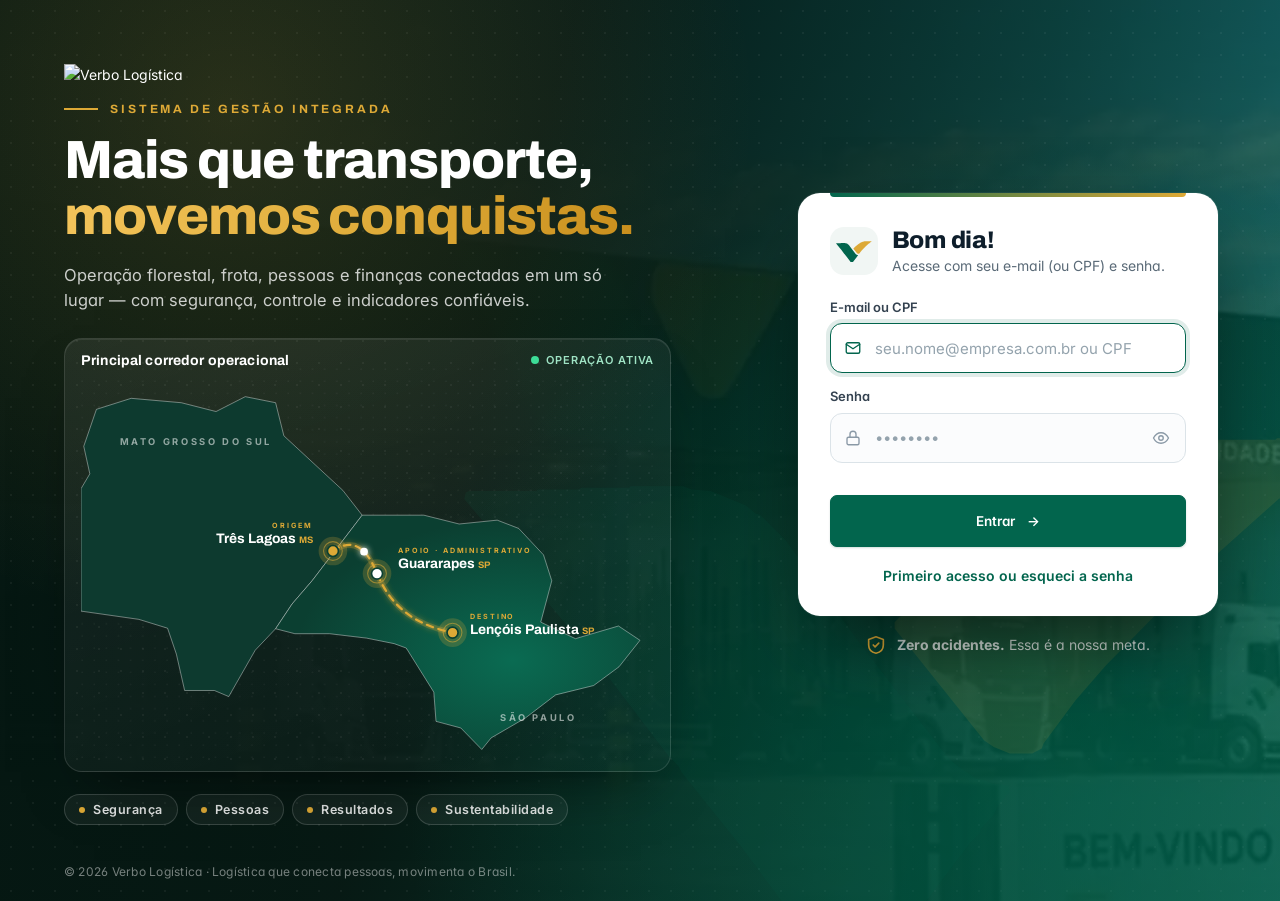
==== commit aad129f5: "v247: colaboradores — Excel/PDF com escolha de todas as informações; CNH em campos separados" ====
--- a/gestao/index.html
+++ b/gestao/index.html
@@ -15,55 +15,55 @@
 <link rel="apple-touch-icon" href="apple-touch-icon.png">
 <meta name="apple-mobile-web-app-status-bar-style" content="black-translucent">
 <meta name="mobile-web-app-capable" content="yes">
-<link rel="stylesheet" href="app.css?v=246">
+<link rel="stylesheet" href="app.css?v=247">
 </head>
 <body>
 <div id="app"><div class="carregando">Carregando…</div></div>
 <div id="modal" class="modal-fundo" hidden></div>
 <div id="aviso" class="aviso" hidden></div>
-<script src="api.js?v=246"></script>
-<script src="app.js?v=246"></script>
-<script src="reembolsos.js?v=246"></script>
-<script src="adiantamentos.js?v=246"></script>
-<script src="compras.js?v=246"></script>
-<script src="financeiro.js?v=246"></script>
-<script src="cadastros.js?v=246"></script>
-<script src="parceiros.js?v=246"></script>
-<script src="empresas.js?v=246"></script>
-<script src="equipamentos.js?v=246"></script>
-<script src="frota-rel.js?v=246"></script>
-<script src="engates.js?v=246"></script>
-<script src="modelos.js?v=246"></script>
-<script src="relatorios.js?v=246"></script>
-<script src="rh.js?v=246"></script>
-<script src="rh2.js?v=246"></script>
-<script src="cracha.js?v=246"></script>
-<script src="almox.js?v=246"></script>
-<script src="manut.js?v=246"></script>
-<script src="ssma.js?v=246"></script>
-<script src="operacao.js?v=246"></script>
-<script src="painel-logistico.js?v=246"></script>
-<script src="dm.js?v=246"></script>
-<script src="jornada-creare.js?v=246"></script>
-<script src="km-motoristas.js?v=246"></script>
-<script src="fechamento-viagens.js?v=246"></script>
-<script src="cliente-receitas.js?v=246"></script>
-<script src="abastecimentos.js?v=246"></script>
-<script src="dp.js?v=246"></script>
-<script src="multas.js?v=246"></script>
-<script src="qualidade.js?v=246"></script>
-<script src="orcamento.js?v=246"></script>
-<script src="migracao.js?v=246"></script>
-<script src="paineis.js?v=246"></script>
-<script src="ssma2.js?v=246"></script>
-<script src="chamados.js?v=246"></script>
-<script src="relatorio-acoes.js?v=246"></script>
-<script src="fechamentos.js?v=246"></script>
-<script src="geo-br.js?v=246"></script>
-<script src="apresentacoes-core.js?v=246"></script>
-<script src="apresentacoes.js?v=246"></script>
-<script src="admissao.js?v=246"></script>
-<script src="desligamento.js?v=246"></script>
-<script src="feriados.js?v=246"></script>
+<script src="api.js?v=247"></script>
+<script src="app.js?v=247"></script>
+<script src="reembolsos.js?v=247"></script>
+<script src="adiantamentos.js?v=247"></script>
+<script src="compras.js?v=247"></script>
+<script src="financeiro.js?v=247"></script>
+<script src="cadastros.js?v=247"></script>
+<script src="parceiros.js?v=247"></script>
+<script src="empresas.js?v=247"></script>
+<script src="equipamentos.js?v=247"></script>
+<script src="frota-rel.js?v=247"></script>
+<script src="engates.js?v=247"></script>
+<script src="modelos.js?v=247"></script>
+<script src="relatorios.js?v=247"></script>
+<script src="rh.js?v=247"></script>
+<script src="rh2.js?v=247"></script>
+<script src="cracha.js?v=247"></script>
+<script src="almox.js?v=247"></script>
+<script src="manut.js?v=247"></script>
+<script src="ssma.js?v=247"></script>
+<script src="operacao.js?v=247"></script>
+<script src="painel-logistico.js?v=247"></script>
+<script src="dm.js?v=247"></script>
+<script src="jornada-creare.js?v=247"></script>
+<script src="km-motoristas.js?v=247"></script>
+<script src="fechamento-viagens.js?v=247"></script>
+<script src="cliente-receitas.js?v=247"></script>
+<script src="abastecimentos.js?v=247"></script>
+<script src="dp.js?v=247"></script>
+<script src="multas.js?v=247"></script>
+<script src="qualidade.js?v=247"></script>
+<script src="orcamento.js?v=247"></script>
+<script src="migracao.js?v=247"></script>
+<script src="paineis.js?v=247"></script>
+<script src="ssma2.js?v=247"></script>
+<script src="chamados.js?v=247"></script>
+<script src="relatorio-acoes.js?v=247"></script>
+<script src="fechamentos.js?v=247"></script>
+<script src="geo-br.js?v=247"></script>
+<script src="apresentacoes-core.js?v=247"></script>
+<script src="apresentacoes.js?v=247"></script>
+<script src="admissao.js?v=247"></script>
+<script src="desligamento.js?v=247"></script>
+<script src="feriados.js?v=247"></script>
 </body>
 </html>
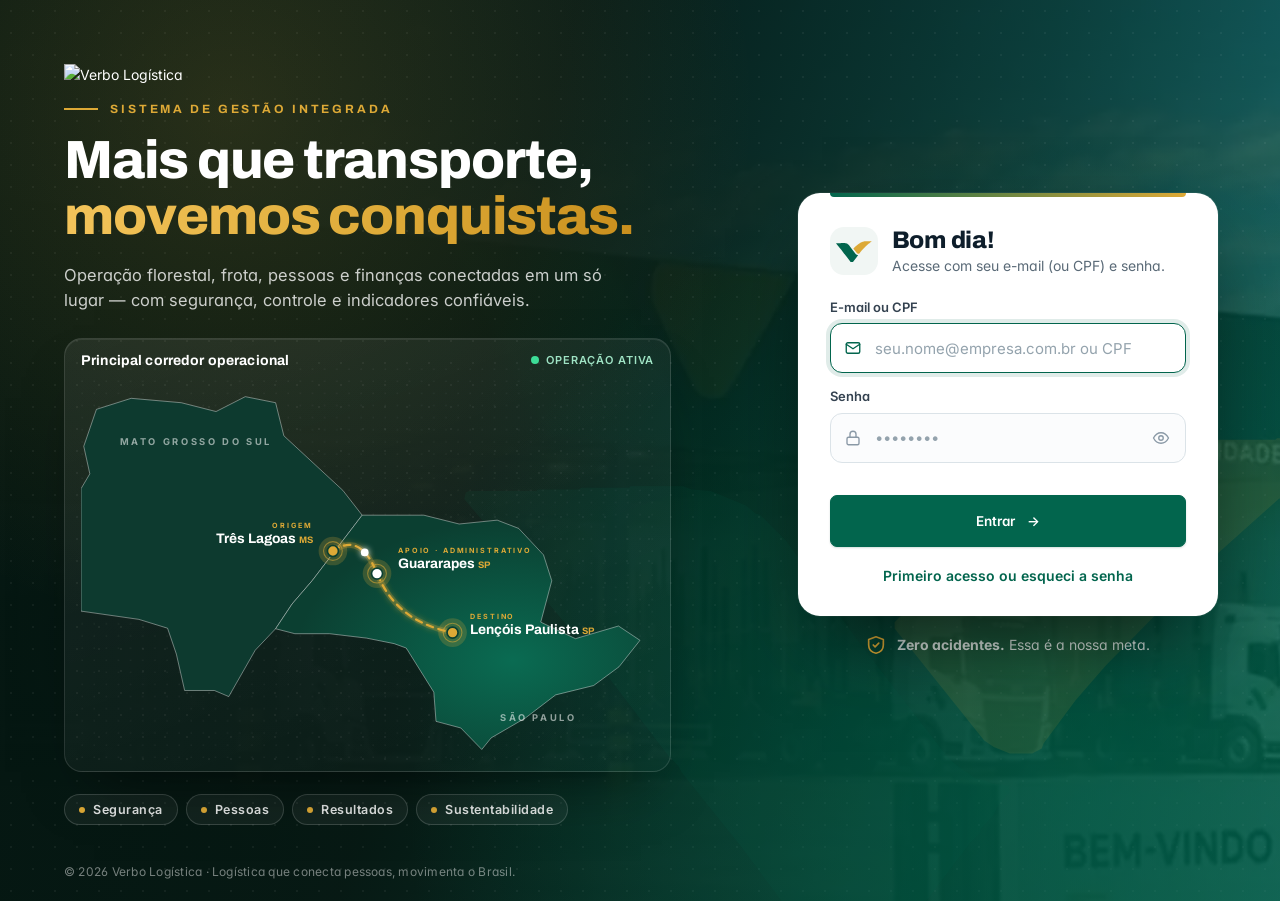
==== commit 36bc48d5: "v248: exportar colaboradores no modelo CSV do Creare; data de emissão da CNH" ====
--- a/gestao/index.html
+++ b/gestao/index.html
@@ -15,55 +15,55 @@
 <link rel="apple-touch-icon" href="apple-touch-icon.png">
 <meta name="apple-mobile-web-app-status-bar-style" content="black-translucent">
 <meta name="mobile-web-app-capable" content="yes">
-<link rel="stylesheet" href="app.css?v=247">
+<link rel="stylesheet" href="app.css?v=248">
 </head>
 <body>
 <div id="app"><div class="carregando">Carregando…</div></div>
 <div id="modal" class="modal-fundo" hidden></div>
 <div id="aviso" class="aviso" hidden></div>
-<script src="api.js?v=247"></script>
-<script src="app.js?v=247"></script>
-<script src="reembolsos.js?v=247"></script>
-<script src="adiantamentos.js?v=247"></script>
-<script src="compras.js?v=247"></script>
-<script src="financeiro.js?v=247"></script>
-<script src="cadastros.js?v=247"></script>
-<script src="parceiros.js?v=247"></script>
-<script src="empresas.js?v=247"></script>
-<script src="equipamentos.js?v=247"></script>
-<script src="frota-rel.js?v=247"></script>
-<script src="engates.js?v=247"></script>
-<script src="modelos.js?v=247"></script>
-<script src="relatorios.js?v=247"></script>
-<script src="rh.js?v=247"></script>
-<script src="rh2.js?v=247"></script>
-<script src="cracha.js?v=247"></script>
-<script src="almox.js?v=247"></script>
-<script src="manut.js?v=247"></script>
-<script src="ssma.js?v=247"></script>
-<script src="operacao.js?v=247"></script>
-<script src="painel-logistico.js?v=247"></script>
-<script src="dm.js?v=247"></script>
-<script src="jornada-creare.js?v=247"></script>
-<script src="km-motoristas.js?v=247"></script>
-<script src="fechamento-viagens.js?v=247"></script>
-<script src="cliente-receitas.js?v=247"></script>
-<script src="abastecimentos.js?v=247"></script>
-<script src="dp.js?v=247"></script>
-<script src="multas.js?v=247"></script>
-<script src="qualidade.js?v=247"></script>
-<script src="orcamento.js?v=247"></script>
-<script src="migracao.js?v=247"></script>
-<script src="paineis.js?v=247"></script>
-<script src="ssma2.js?v=247"></script>
-<script src="chamados.js?v=247"></script>
-<script src="relatorio-acoes.js?v=247"></script>
-<script src="fechamentos.js?v=247"></script>
-<script src="geo-br.js?v=247"></script>
-<script src="apresentacoes-core.js?v=247"></script>
-<script src="apresentacoes.js?v=247"></script>
-<script src="admissao.js?v=247"></script>
-<script src="desligamento.js?v=247"></script>
-<script src="feriados.js?v=247"></script>
+<script src="api.js?v=248"></script>
+<script src="app.js?v=248"></script>
+<script src="reembolsos.js?v=248"></script>
+<script src="adiantamentos.js?v=248"></script>
+<script src="compras.js?v=248"></script>
+<script src="financeiro.js?v=248"></script>
+<script src="cadastros.js?v=248"></script>
+<script src="parceiros.js?v=248"></script>
+<script src="empresas.js?v=248"></script>
+<script src="equipamentos.js?v=248"></script>
+<script src="frota-rel.js?v=248"></script>
+<script src="engates.js?v=248"></script>
+<script src="modelos.js?v=248"></script>
+<script src="relatorios.js?v=248"></script>
+<script src="rh.js?v=248"></script>
+<script src="rh2.js?v=248"></script>
+<script src="cracha.js?v=248"></script>
+<script src="almox.js?v=248"></script>
+<script src="manut.js?v=248"></script>
+<script src="ssma.js?v=248"></script>
+<script src="operacao.js?v=248"></script>
+<script src="painel-logistico.js?v=248"></script>
+<script src="dm.js?v=248"></script>
+<script src="jornada-creare.js?v=248"></script>
+<script src="km-motoristas.js?v=248"></script>
+<script src="fechamento-viagens.js?v=248"></script>
+<script src="cliente-receitas.js?v=248"></script>
+<script src="abastecimentos.js?v=248"></script>
+<script src="dp.js?v=248"></script>
+<script src="multas.js?v=248"></script>
+<script src="qualidade.js?v=248"></script>
+<script src="orcamento.js?v=248"></script>
+<script src="migracao.js?v=248"></script>
+<script src="paineis.js?v=248"></script>
+<script src="ssma2.js?v=248"></script>
+<script src="chamados.js?v=248"></script>
+<script src="relatorio-acoes.js?v=248"></script>
+<script src="fechamentos.js?v=248"></script>
+<script src="geo-br.js?v=248"></script>
+<script src="apresentacoes-core.js?v=248"></script>
+<script src="apresentacoes.js?v=248"></script>
+<script src="admissao.js?v=248"></script>
+<script src="desligamento.js?v=248"></script>
+<script src="feriados.js?v=248"></script>
 </body>
 </html>
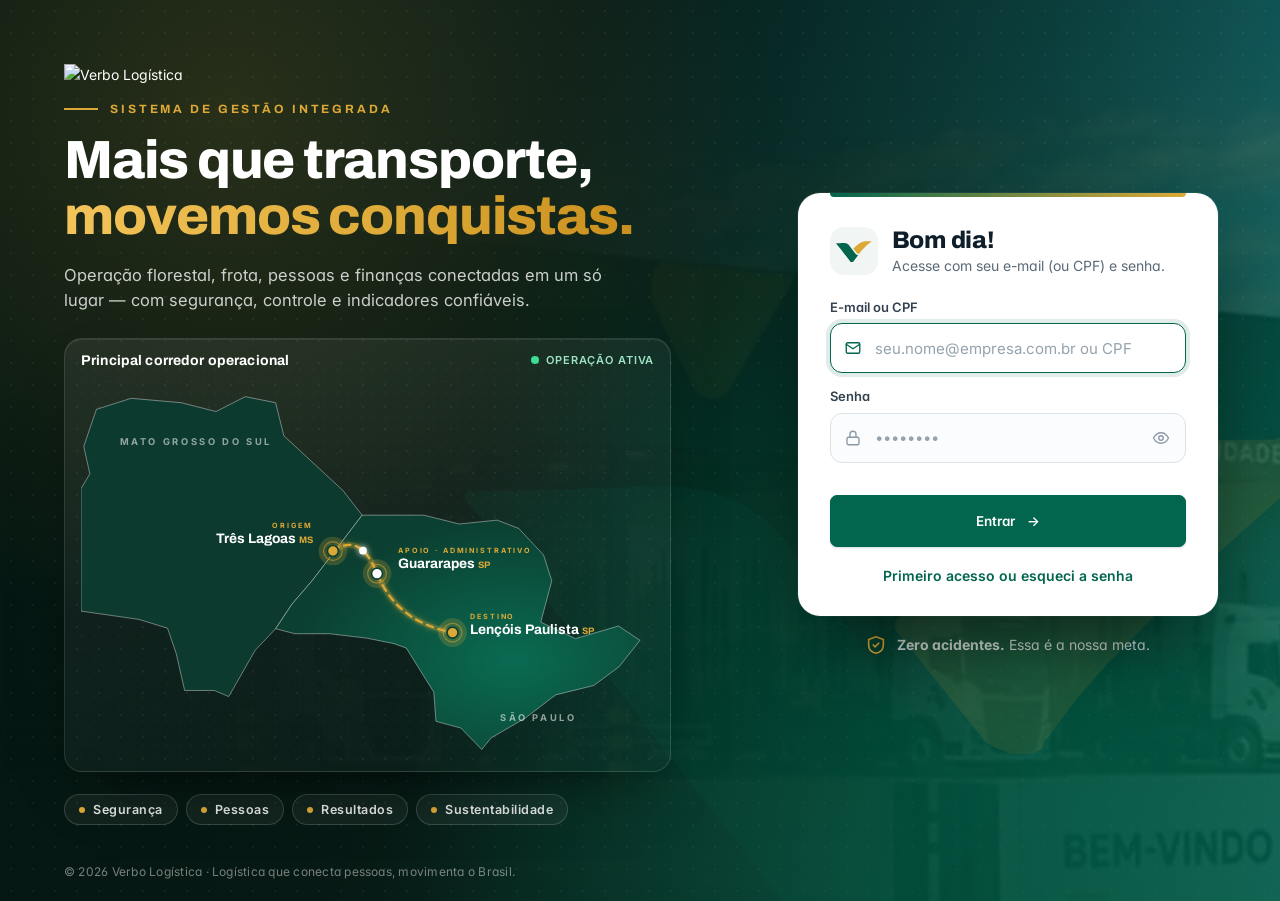
==== commit cf42b150: "v249: recusa foto do colaborador abaixo de 400x530 px" ====
--- a/gestao/index.html
+++ b/gestao/index.html
@@ -15,55 +15,55 @@
 <link rel="apple-touch-icon" href="apple-touch-icon.png">
 <meta name="apple-mobile-web-app-status-bar-style" content="black-translucent">
 <meta name="mobile-web-app-capable" content="yes">
-<link rel="stylesheet" href="app.css?v=248">
+<link rel="stylesheet" href="app.css?v=249">
 </head>
 <body>
 <div id="app"><div class="carregando">Carregando…</div></div>
 <div id="modal" class="modal-fundo" hidden></div>
 <div id="aviso" class="aviso" hidden></div>
-<script src="api.js?v=248"></script>
-<script src="app.js?v=248"></script>
-<script src="reembolsos.js?v=248"></script>
-<script src="adiantamentos.js?v=248"></script>
-<script src="compras.js?v=248"></script>
-<script src="financeiro.js?v=248"></script>
-<script src="cadastros.js?v=248"></script>
-<script src="parceiros.js?v=248"></script>
-<script src="empresas.js?v=248"></script>
-<script src="equipamentos.js?v=248"></script>
-<script src="frota-rel.js?v=248"></script>
-<script src="engates.js?v=248"></script>
-<script src="modelos.js?v=248"></script>
-<script src="relatorios.js?v=248"></script>
-<script src="rh.js?v=248"></script>
-<script src="rh2.js?v=248"></script>
-<script src="cracha.js?v=248"></script>
-<script src="almox.js?v=248"></script>
-<script src="manut.js?v=248"></script>
-<script src="ssma.js?v=248"></script>
-<script src="operacao.js?v=248"></script>
-<script src="painel-logistico.js?v=248"></script>
-<script src="dm.js?v=248"></script>
-<script src="jornada-creare.js?v=248"></script>
-<script src="km-motoristas.js?v=248"></script>
-<script src="fechamento-viagens.js?v=248"></script>
-<script src="cliente-receitas.js?v=248"></script>
-<script src="abastecimentos.js?v=248"></script>
-<script src="dp.js?v=248"></script>
-<script src="multas.js?v=248"></script>
-<script src="qualidade.js?v=248"></script>
-<script src="orcamento.js?v=248"></script>
-<script src="migracao.js?v=248"></script>
-<script src="paineis.js?v=248"></script>
-<script src="ssma2.js?v=248"></script>
-<script src="chamados.js?v=248"></script>
-<script src="relatorio-acoes.js?v=248"></script>
-<script src="fechamentos.js?v=248"></script>
-<script src="geo-br.js?v=248"></script>
-<script src="apresentacoes-core.js?v=248"></script>
-<script src="apresentacoes.js?v=248"></script>
-<script src="admissao.js?v=248"></script>
-<script src="desligamento.js?v=248"></script>
-<script src="feriados.js?v=248"></script>
+<script src="api.js?v=249"></script>
+<script src="app.js?v=249"></script>
+<script src="reembolsos.js?v=249"></script>
+<script src="adiantamentos.js?v=249"></script>
+<script src="compras.js?v=249"></script>
+<script src="financeiro.js?v=249"></script>
+<script src="cadastros.js?v=249"></script>
+<script src="parceiros.js?v=249"></script>
+<script src="empresas.js?v=249"></script>
+<script src="equipamentos.js?v=249"></script>
+<script src="frota-rel.js?v=249"></script>
+<script src="engates.js?v=249"></script>
+<script src="modelos.js?v=249"></script>
+<script src="relatorios.js?v=249"></script>
+<script src="rh.js?v=249"></script>
+<script src="rh2.js?v=249"></script>
+<script src="cracha.js?v=249"></script>
+<script src="almox.js?v=249"></script>
+<script src="manut.js?v=249"></script>
+<script src="ssma.js?v=249"></script>
+<script src="operacao.js?v=249"></script>
+<script src="painel-logistico.js?v=249"></script>
+<script src="dm.js?v=249"></script>
+<script src="jornada-creare.js?v=249"></script>
+<script src="km-motoristas.js?v=249"></script>
+<script src="fechamento-viagens.js?v=249"></script>
+<script src="cliente-receitas.js?v=249"></script>
+<script src="abastecimentos.js?v=249"></script>
+<script src="dp.js?v=249"></script>
+<script src="multas.js?v=249"></script>
+<script src="qualidade.js?v=249"></script>
+<script src="orcamento.js?v=249"></script>
+<script src="migracao.js?v=249"></script>
+<script src="paineis.js?v=249"></script>
+<script src="ssma2.js?v=249"></script>
+<script src="chamados.js?v=249"></script>
+<script src="relatorio-acoes.js?v=249"></script>
+<script src="fechamentos.js?v=249"></script>
+<script src="geo-br.js?v=249"></script>
+<script src="apresentacoes-core.js?v=249"></script>
+<script src="apresentacoes.js?v=249"></script>
+<script src="admissao.js?v=249"></script>
+<script src="desligamento.js?v=249"></script>
+<script src="feriados.js?v=249"></script>
 </body>
 </html>
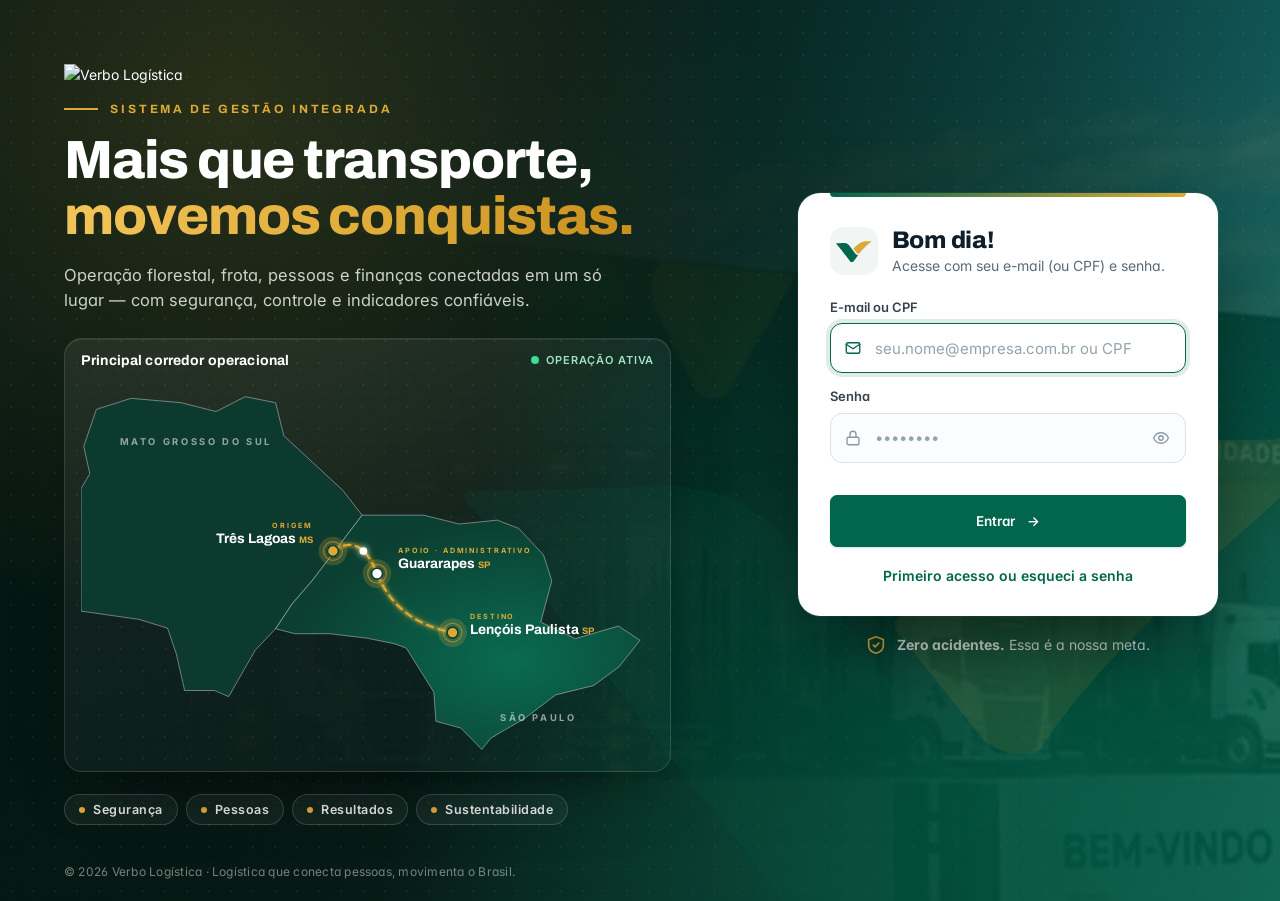
==== commit d9185dab: "v250: OS completa (abertura, falhas por unidade, pneus, serviços com peças, terceiro/inspeção, liber" ====
--- a/gestao/index.html
+++ b/gestao/index.html
@@ -15,55 +15,56 @@
 <link rel="apple-touch-icon" href="apple-touch-icon.png">
 <meta name="apple-mobile-web-app-status-bar-style" content="black-translucent">
 <meta name="mobile-web-app-capable" content="yes">
-<link rel="stylesheet" href="app.css?v=249">
+<link rel="stylesheet" href="app.css?v=250">
 </head>
 <body>
 <div id="app"><div class="carregando">Carregando…</div></div>
 <div id="modal" class="modal-fundo" hidden></div>
 <div id="aviso" class="aviso" hidden></div>
-<script src="api.js?v=249"></script>
-<script src="app.js?v=249"></script>
-<script src="reembolsos.js?v=249"></script>
-<script src="adiantamentos.js?v=249"></script>
-<script src="compras.js?v=249"></script>
-<script src="financeiro.js?v=249"></script>
-<script src="cadastros.js?v=249"></script>
-<script src="parceiros.js?v=249"></script>
-<script src="empresas.js?v=249"></script>
-<script src="equipamentos.js?v=249"></script>
-<script src="frota-rel.js?v=249"></script>
-<script src="engates.js?v=249"></script>
-<script src="modelos.js?v=249"></script>
-<script src="relatorios.js?v=249"></script>
-<script src="rh.js?v=249"></script>
-<script src="rh2.js?v=249"></script>
-<script src="cracha.js?v=249"></script>
-<script src="almox.js?v=249"></script>
-<script src="manut.js?v=249"></script>
-<script src="ssma.js?v=249"></script>
-<script src="operacao.js?v=249"></script>
-<script src="painel-logistico.js?v=249"></script>
-<script src="dm.js?v=249"></script>
-<script src="jornada-creare.js?v=249"></script>
-<script src="km-motoristas.js?v=249"></script>
-<script src="fechamento-viagens.js?v=249"></script>
-<script src="cliente-receitas.js?v=249"></script>
-<script src="abastecimentos.js?v=249"></script>
-<script src="dp.js?v=249"></script>
-<script src="multas.js?v=249"></script>
-<script src="qualidade.js?v=249"></script>
-<script src="orcamento.js?v=249"></script>
-<script src="migracao.js?v=249"></script>
-<script src="paineis.js?v=249"></script>
-<script src="ssma2.js?v=249"></script>
-<script src="chamados.js?v=249"></script>
-<script src="relatorio-acoes.js?v=249"></script>
-<script src="fechamentos.js?v=249"></script>
-<script src="geo-br.js?v=249"></script>
-<script src="apresentacoes-core.js?v=249"></script>
-<script src="apresentacoes.js?v=249"></script>
-<script src="admissao.js?v=249"></script>
-<script src="desligamento.js?v=249"></script>
-<script src="feriados.js?v=249"></script>
+<script src="api.js?v=250"></script>
+<script src="app.js?v=250"></script>
+<script src="reembolsos.js?v=250"></script>
+<script src="adiantamentos.js?v=250"></script>
+<script src="compras.js?v=250"></script>
+<script src="financeiro.js?v=250"></script>
+<script src="cadastros.js?v=250"></script>
+<script src="parceiros.js?v=250"></script>
+<script src="empresas.js?v=250"></script>
+<script src="equipamentos.js?v=250"></script>
+<script src="frota-rel.js?v=250"></script>
+<script src="engates.js?v=250"></script>
+<script src="modelos.js?v=250"></script>
+<script src="relatorios.js?v=250"></script>
+<script src="rh.js?v=250"></script>
+<script src="rh2.js?v=250"></script>
+<script src="cracha.js?v=250"></script>
+<script src="almox.js?v=250"></script>
+<script src="manut.js?v=250"></script>
+<script src="manut-os.js?v=250"></script>
+<script src="ssma.js?v=250"></script>
+<script src="operacao.js?v=250"></script>
+<script src="painel-logistico.js?v=250"></script>
+<script src="dm.js?v=250"></script>
+<script src="jornada-creare.js?v=250"></script>
+<script src="km-motoristas.js?v=250"></script>
+<script src="fechamento-viagens.js?v=250"></script>
+<script src="cliente-receitas.js?v=250"></script>
+<script src="abastecimentos.js?v=250"></script>
+<script src="dp.js?v=250"></script>
+<script src="multas.js?v=250"></script>
+<script src="qualidade.js?v=250"></script>
+<script src="orcamento.js?v=250"></script>
+<script src="migracao.js?v=250"></script>
+<script src="paineis.js?v=250"></script>
+<script src="ssma2.js?v=250"></script>
+<script src="chamados.js?v=250"></script>
+<script src="relatorio-acoes.js?v=250"></script>
+<script src="fechamentos.js?v=250"></script>
+<script src="geo-br.js?v=250"></script>
+<script src="apresentacoes-core.js?v=250"></script>
+<script src="apresentacoes.js?v=250"></script>
+<script src="admissao.js?v=250"></script>
+<script src="desligamento.js?v=250"></script>
+<script src="feriados.js?v=250"></script>
 </body>
 </html>
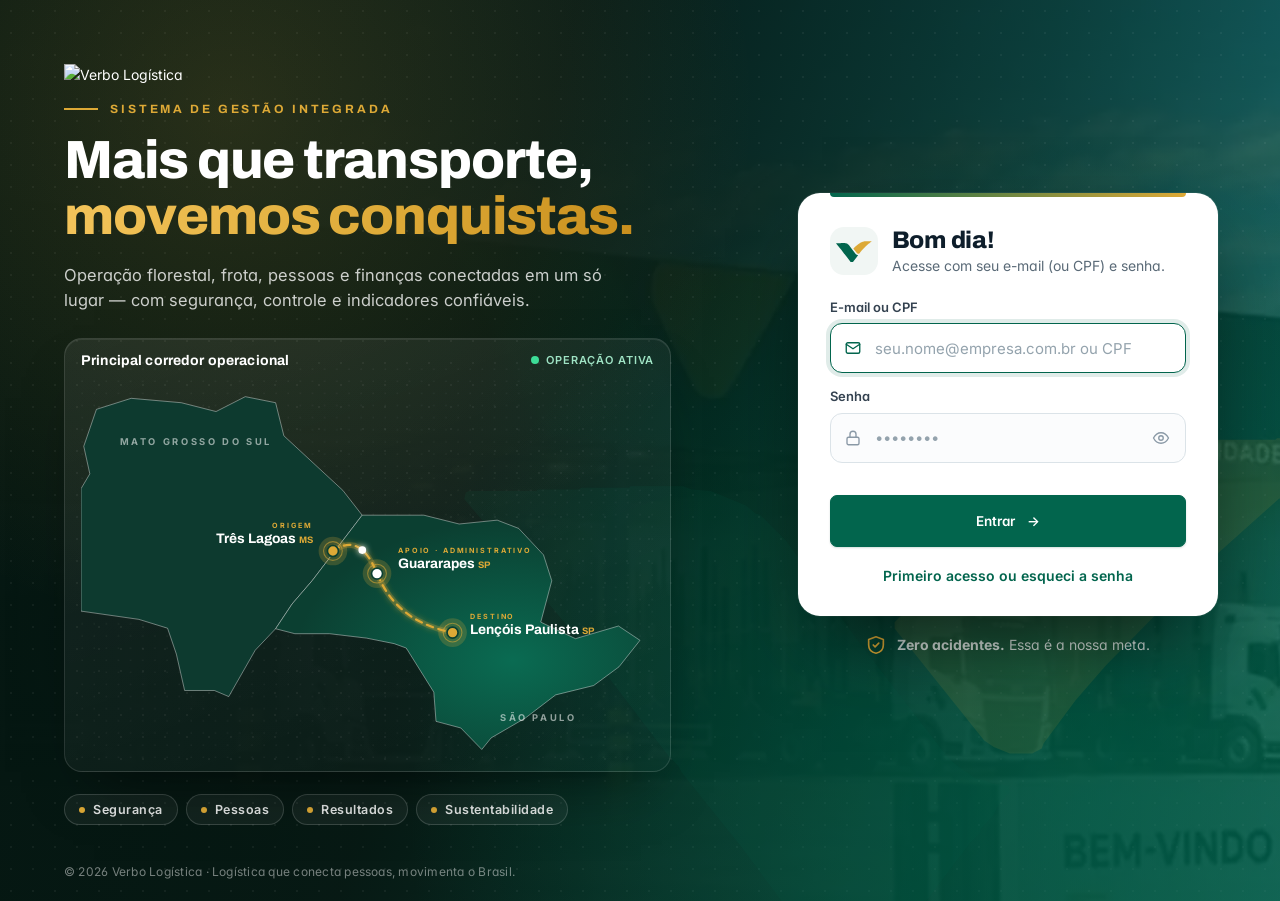
==== commit 055bc3b9: "v251: OS — peça só do cadastro do almoxarifado (estoque ou do terceiro com valor e estado); km final" ====
--- a/gestao/index.html
+++ b/gestao/index.html
@@ -15,56 +15,56 @@
 <link rel="apple-touch-icon" href="apple-touch-icon.png">
 <meta name="apple-mobile-web-app-status-bar-style" content="black-translucent">
 <meta name="mobile-web-app-capable" content="yes">
-<link rel="stylesheet" href="app.css?v=250">
+<link rel="stylesheet" href="app.css?v=251">
 </head>
 <body>
 <div id="app"><div class="carregando">Carregando…</div></div>
 <div id="modal" class="modal-fundo" hidden></div>
 <div id="aviso" class="aviso" hidden></div>
-<script src="api.js?v=250"></script>
-<script src="app.js?v=250"></script>
-<script src="reembolsos.js?v=250"></script>
-<script src="adiantamentos.js?v=250"></script>
-<script src="compras.js?v=250"></script>
-<script src="financeiro.js?v=250"></script>
-<script src="cadastros.js?v=250"></script>
-<script src="parceiros.js?v=250"></script>
-<script src="empresas.js?v=250"></script>
-<script src="equipamentos.js?v=250"></script>
-<script src="frota-rel.js?v=250"></script>
-<script src="engates.js?v=250"></script>
-<script src="modelos.js?v=250"></script>
-<script src="relatorios.js?v=250"></script>
-<script src="rh.js?v=250"></script>
-<script src="rh2.js?v=250"></script>
-<script src="cracha.js?v=250"></script>
-<script src="almox.js?v=250"></script>
-<script src="manut.js?v=250"></script>
-<script src="manut-os.js?v=250"></script>
-<script src="ssma.js?v=250"></script>
-<script src="operacao.js?v=250"></script>
-<script src="painel-logistico.js?v=250"></script>
-<script src="dm.js?v=250"></script>
-<script src="jornada-creare.js?v=250"></script>
-<script src="km-motoristas.js?v=250"></script>
-<script src="fechamento-viagens.js?v=250"></script>
-<script src="cliente-receitas.js?v=250"></script>
-<script src="abastecimentos.js?v=250"></script>
-<script src="dp.js?v=250"></script>
-<script src="multas.js?v=250"></script>
-<script src="qualidade.js?v=250"></script>
-<script src="orcamento.js?v=250"></script>
-<script src="migracao.js?v=250"></script>
-<script src="paineis.js?v=250"></script>
-<script src="ssma2.js?v=250"></script>
-<script src="chamados.js?v=250"></script>
-<script src="relatorio-acoes.js?v=250"></script>
-<script src="fechamentos.js?v=250"></script>
-<script src="geo-br.js?v=250"></script>
-<script src="apresentacoes-core.js?v=250"></script>
-<script src="apresentacoes.js?v=250"></script>
-<script src="admissao.js?v=250"></script>
-<script src="desligamento.js?v=250"></script>
-<script src="feriados.js?v=250"></script>
+<script src="api.js?v=251"></script>
+<script src="app.js?v=251"></script>
+<script src="reembolsos.js?v=251"></script>
+<script src="adiantamentos.js?v=251"></script>
+<script src="compras.js?v=251"></script>
+<script src="financeiro.js?v=251"></script>
+<script src="cadastros.js?v=251"></script>
+<script src="parceiros.js?v=251"></script>
+<script src="empresas.js?v=251"></script>
+<script src="equipamentos.js?v=251"></script>
+<script src="frota-rel.js?v=251"></script>
+<script src="engates.js?v=251"></script>
+<script src="modelos.js?v=251"></script>
+<script src="relatorios.js?v=251"></script>
+<script src="rh.js?v=251"></script>
+<script src="rh2.js?v=251"></script>
+<script src="cracha.js?v=251"></script>
+<script src="almox.js?v=251"></script>
+<script src="manut.js?v=251"></script>
+<script src="manut-os.js?v=251"></script>
+<script src="ssma.js?v=251"></script>
+<script src="operacao.js?v=251"></script>
+<script src="painel-logistico.js?v=251"></script>
+<script src="dm.js?v=251"></script>
+<script src="jornada-creare.js?v=251"></script>
+<script src="km-motoristas.js?v=251"></script>
+<script src="fechamento-viagens.js?v=251"></script>
+<script src="cliente-receitas.js?v=251"></script>
+<script src="abastecimentos.js?v=251"></script>
+<script src="dp.js?v=251"></script>
+<script src="multas.js?v=251"></script>
+<script src="qualidade.js?v=251"></script>
+<script src="orcamento.js?v=251"></script>
+<script src="migracao.js?v=251"></script>
+<script src="paineis.js?v=251"></script>
+<script src="ssma2.js?v=251"></script>
+<script src="chamados.js?v=251"></script>
+<script src="relatorio-acoes.js?v=251"></script>
+<script src="fechamentos.js?v=251"></script>
+<script src="geo-br.js?v=251"></script>
+<script src="apresentacoes-core.js?v=251"></script>
+<script src="apresentacoes.js?v=251"></script>
+<script src="admissao.js?v=251"></script>
+<script src="desligamento.js?v=251"></script>
+<script src="feriados.js?v=251"></script>
 </body>
 </html>
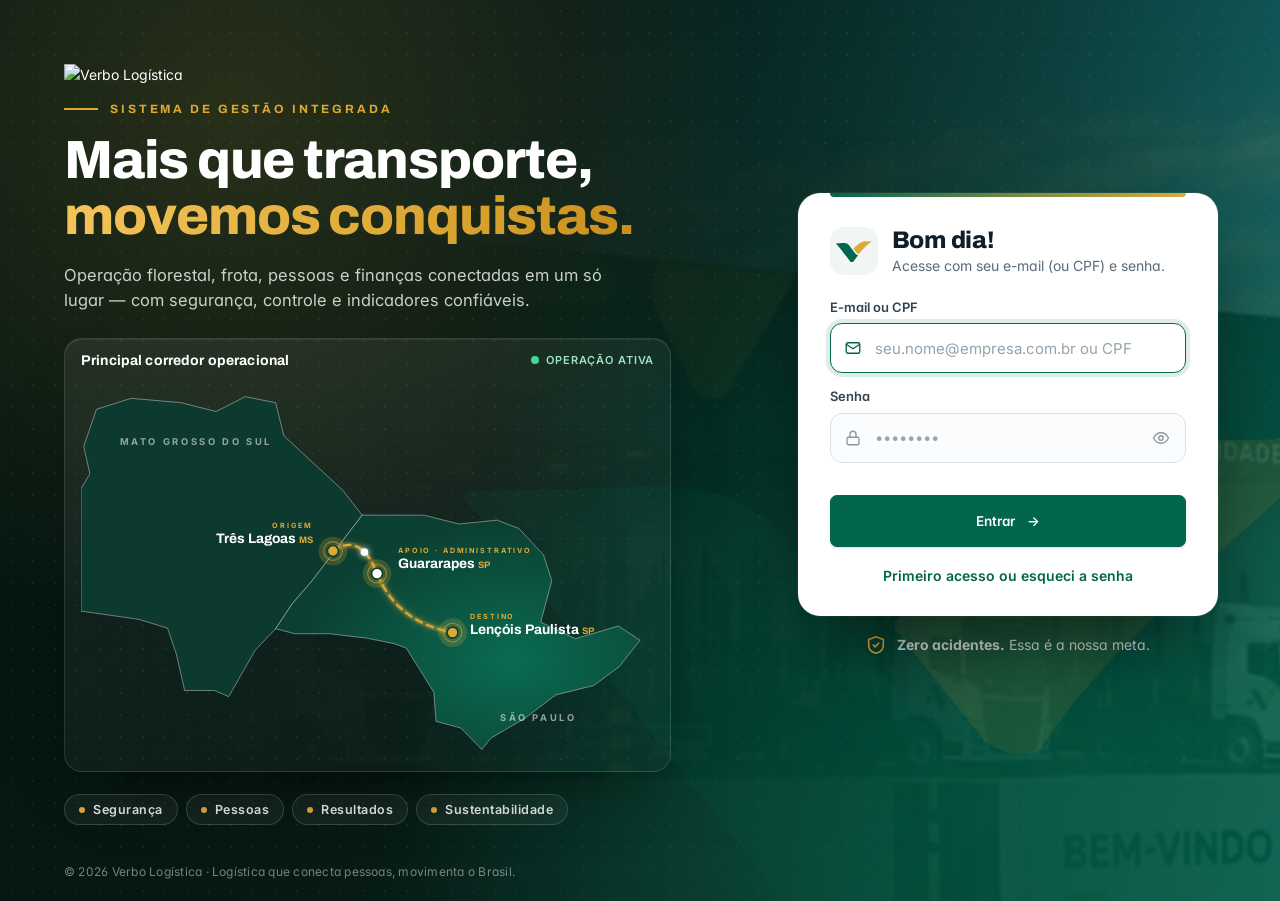
==== commit 8de6b9fb: "v252: checklists da OS (recebimento/liberação) e pedido de cadastro de peça ao almoxarifado" ====
--- a/gestao/index.html
+++ b/gestao/index.html
@@ -15,56 +15,57 @@
 <link rel="apple-touch-icon" href="apple-touch-icon.png">
 <meta name="apple-mobile-web-app-status-bar-style" content="black-translucent">
 <meta name="mobile-web-app-capable" content="yes">
-<link rel="stylesheet" href="app.css?v=251">
+<link rel="stylesheet" href="app.css?v=252">
 </head>
 <body>
 <div id="app"><div class="carregando">Carregando…</div></div>
 <div id="modal" class="modal-fundo" hidden></div>
 <div id="aviso" class="aviso" hidden></div>
-<script src="api.js?v=251"></script>
-<script src="app.js?v=251"></script>
-<script src="reembolsos.js?v=251"></script>
-<script src="adiantamentos.js?v=251"></script>
-<script src="compras.js?v=251"></script>
-<script src="financeiro.js?v=251"></script>
-<script src="cadastros.js?v=251"></script>
-<script src="parceiros.js?v=251"></script>
-<script src="empresas.js?v=251"></script>
-<script src="equipamentos.js?v=251"></script>
-<script src="frota-rel.js?v=251"></script>
-<script src="engates.js?v=251"></script>
-<script src="modelos.js?v=251"></script>
-<script src="relatorios.js?v=251"></script>
-<script src="rh.js?v=251"></script>
-<script src="rh2.js?v=251"></script>
-<script src="cracha.js?v=251"></script>
-<script src="almox.js?v=251"></script>
-<script src="manut.js?v=251"></script>
-<script src="manut-os.js?v=251"></script>
-<script src="ssma.js?v=251"></script>
-<script src="operacao.js?v=251"></script>
-<script src="painel-logistico.js?v=251"></script>
-<script src="dm.js?v=251"></script>
-<script src="jornada-creare.js?v=251"></script>
-<script src="km-motoristas.js?v=251"></script>
-<script src="fechamento-viagens.js?v=251"></script>
-<script src="cliente-receitas.js?v=251"></script>
-<script src="abastecimentos.js?v=251"></script>
-<script src="dp.js?v=251"></script>
-<script src="multas.js?v=251"></script>
-<script src="qualidade.js?v=251"></script>
-<script src="orcamento.js?v=251"></script>
-<script src="migracao.js?v=251"></script>
-<script src="paineis.js?v=251"></script>
-<script src="ssma2.js?v=251"></script>
-<script src="chamados.js?v=251"></script>
-<script src="relatorio-acoes.js?v=251"></script>
-<script src="fechamentos.js?v=251"></script>
-<script src="geo-br.js?v=251"></script>
-<script src="apresentacoes-core.js?v=251"></script>
-<script src="apresentacoes.js?v=251"></script>
-<script src="admissao.js?v=251"></script>
-<script src="desligamento.js?v=251"></script>
-<script src="feriados.js?v=251"></script>
+<script src="api.js?v=252"></script>
+<script src="app.js?v=252"></script>
+<script src="reembolsos.js?v=252"></script>
+<script src="adiantamentos.js?v=252"></script>
+<script src="compras.js?v=252"></script>
+<script src="financeiro.js?v=252"></script>
+<script src="cadastros.js?v=252"></script>
+<script src="parceiros.js?v=252"></script>
+<script src="empresas.js?v=252"></script>
+<script src="equipamentos.js?v=252"></script>
+<script src="frota-rel.js?v=252"></script>
+<script src="engates.js?v=252"></script>
+<script src="modelos.js?v=252"></script>
+<script src="relatorios.js?v=252"></script>
+<script src="rh.js?v=252"></script>
+<script src="rh2.js?v=252"></script>
+<script src="cracha.js?v=252"></script>
+<script src="almox.js?v=252"></script>
+<script src="manut.js?v=252"></script>
+<script src="manut-os.js?v=252"></script>
+<script src="manut-chk.js?v=252"></script>
+<script src="ssma.js?v=252"></script>
+<script src="operacao.js?v=252"></script>
+<script src="painel-logistico.js?v=252"></script>
+<script src="dm.js?v=252"></script>
+<script src="jornada-creare.js?v=252"></script>
+<script src="km-motoristas.js?v=252"></script>
+<script src="fechamento-viagens.js?v=252"></script>
+<script src="cliente-receitas.js?v=252"></script>
+<script src="abastecimentos.js?v=252"></script>
+<script src="dp.js?v=252"></script>
+<script src="multas.js?v=252"></script>
+<script src="qualidade.js?v=252"></script>
+<script src="orcamento.js?v=252"></script>
+<script src="migracao.js?v=252"></script>
+<script src="paineis.js?v=252"></script>
+<script src="ssma2.js?v=252"></script>
+<script src="chamados.js?v=252"></script>
+<script src="relatorio-acoes.js?v=252"></script>
+<script src="fechamentos.js?v=252"></script>
+<script src="geo-br.js?v=252"></script>
+<script src="apresentacoes-core.js?v=252"></script>
+<script src="apresentacoes.js?v=252"></script>
+<script src="admissao.js?v=252"></script>
+<script src="desligamento.js?v=252"></script>
+<script src="feriados.js?v=252"></script>
 </body>
 </html>
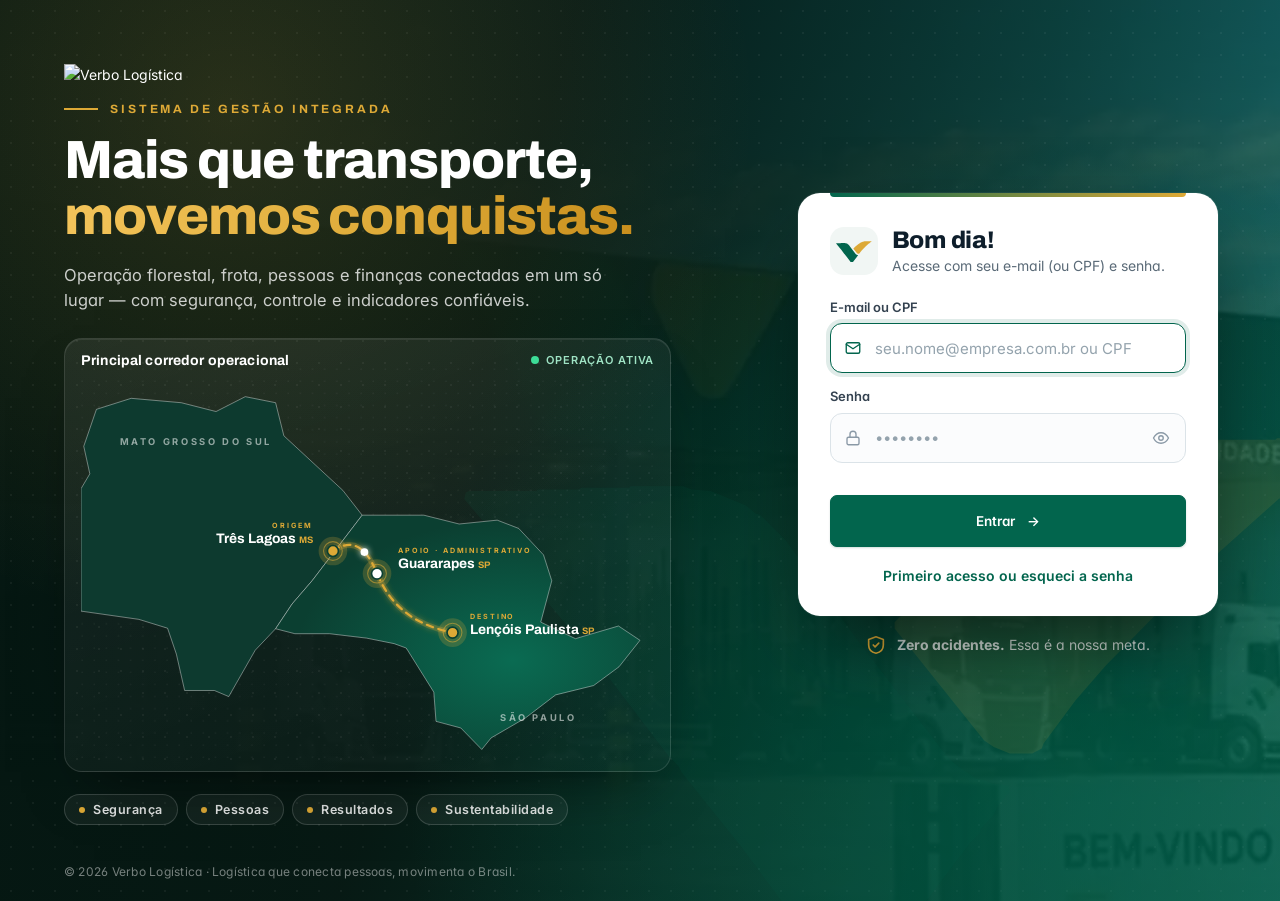
==== commit dfb3fd04: "v253: preventivas (planos, km Creare, calendário, inspeções 90 dias), OS preventiva com plano sugeri" ====
--- a/gestao/index.html
+++ b/gestao/index.html
@@ -15,57 +15,58 @@
 <link rel="apple-touch-icon" href="apple-touch-icon.png">
 <meta name="apple-mobile-web-app-status-bar-style" content="black-translucent">
 <meta name="mobile-web-app-capable" content="yes">
-<link rel="stylesheet" href="app.css?v=252">
+<link rel="stylesheet" href="app.css?v=253">
 </head>
 <body>
 <div id="app"><div class="carregando">Carregando…</div></div>
 <div id="modal" class="modal-fundo" hidden></div>
 <div id="aviso" class="aviso" hidden></div>
-<script src="api.js?v=252"></script>
-<script src="app.js?v=252"></script>
-<script src="reembolsos.js?v=252"></script>
-<script src="adiantamentos.js?v=252"></script>
-<script src="compras.js?v=252"></script>
-<script src="financeiro.js?v=252"></script>
-<script src="cadastros.js?v=252"></script>
-<script src="parceiros.js?v=252"></script>
-<script src="empresas.js?v=252"></script>
-<script src="equipamentos.js?v=252"></script>
-<script src="frota-rel.js?v=252"></script>
-<script src="engates.js?v=252"></script>
-<script src="modelos.js?v=252"></script>
-<script src="relatorios.js?v=252"></script>
-<script src="rh.js?v=252"></script>
-<script src="rh2.js?v=252"></script>
-<script src="cracha.js?v=252"></script>
-<script src="almox.js?v=252"></script>
-<script src="manut.js?v=252"></script>
-<script src="manut-os.js?v=252"></script>
-<script src="manut-chk.js?v=252"></script>
-<script src="ssma.js?v=252"></script>
-<script src="operacao.js?v=252"></script>
-<script src="painel-logistico.js?v=252"></script>
-<script src="dm.js?v=252"></script>
-<script src="jornada-creare.js?v=252"></script>
-<script src="km-motoristas.js?v=252"></script>
-<script src="fechamento-viagens.js?v=252"></script>
-<script src="cliente-receitas.js?v=252"></script>
-<script src="abastecimentos.js?v=252"></script>
-<script src="dp.js?v=252"></script>
-<script src="multas.js?v=252"></script>
-<script src="qualidade.js?v=252"></script>
-<script src="orcamento.js?v=252"></script>
-<script src="migracao.js?v=252"></script>
-<script src="paineis.js?v=252"></script>
-<script src="ssma2.js?v=252"></script>
-<script src="chamados.js?v=252"></script>
-<script src="relatorio-acoes.js?v=252"></script>
-<script src="fechamentos.js?v=252"></script>
-<script src="geo-br.js?v=252"></script>
-<script src="apresentacoes-core.js?v=252"></script>
-<script src="apresentacoes.js?v=252"></script>
-<script src="admissao.js?v=252"></script>
-<script src="desligamento.js?v=252"></script>
-<script src="feriados.js?v=252"></script>
+<script src="api.js?v=253"></script>
+<script src="app.js?v=253"></script>
+<script src="reembolsos.js?v=253"></script>
+<script src="adiantamentos.js?v=253"></script>
+<script src="compras.js?v=253"></script>
+<script src="financeiro.js?v=253"></script>
+<script src="cadastros.js?v=253"></script>
+<script src="parceiros.js?v=253"></script>
+<script src="empresas.js?v=253"></script>
+<script src="equipamentos.js?v=253"></script>
+<script src="frota-rel.js?v=253"></script>
+<script src="engates.js?v=253"></script>
+<script src="modelos.js?v=253"></script>
+<script src="relatorios.js?v=253"></script>
+<script src="rh.js?v=253"></script>
+<script src="rh2.js?v=253"></script>
+<script src="cracha.js?v=253"></script>
+<script src="almox.js?v=253"></script>
+<script src="manut.js?v=253"></script>
+<script src="manut-os.js?v=253"></script>
+<script src="manut-chk.js?v=253"></script>
+<script src="manut-prev.js?v=253"></script>
+<script src="ssma.js?v=253"></script>
+<script src="operacao.js?v=253"></script>
+<script src="painel-logistico.js?v=253"></script>
+<script src="dm.js?v=253"></script>
+<script src="jornada-creare.js?v=253"></script>
+<script src="km-motoristas.js?v=253"></script>
+<script src="fechamento-viagens.js?v=253"></script>
+<script src="cliente-receitas.js?v=253"></script>
+<script src="abastecimentos.js?v=253"></script>
+<script src="dp.js?v=253"></script>
+<script src="multas.js?v=253"></script>
+<script src="qualidade.js?v=253"></script>
+<script src="orcamento.js?v=253"></script>
+<script src="migracao.js?v=253"></script>
+<script src="paineis.js?v=253"></script>
+<script src="ssma2.js?v=253"></script>
+<script src="chamados.js?v=253"></script>
+<script src="relatorio-acoes.js?v=253"></script>
+<script src="fechamentos.js?v=253"></script>
+<script src="geo-br.js?v=253"></script>
+<script src="apresentacoes-core.js?v=253"></script>
+<script src="apresentacoes.js?v=253"></script>
+<script src="admissao.js?v=253"></script>
+<script src="desligamento.js?v=253"></script>
+<script src="feriados.js?v=253"></script>
 </body>
 </html>
